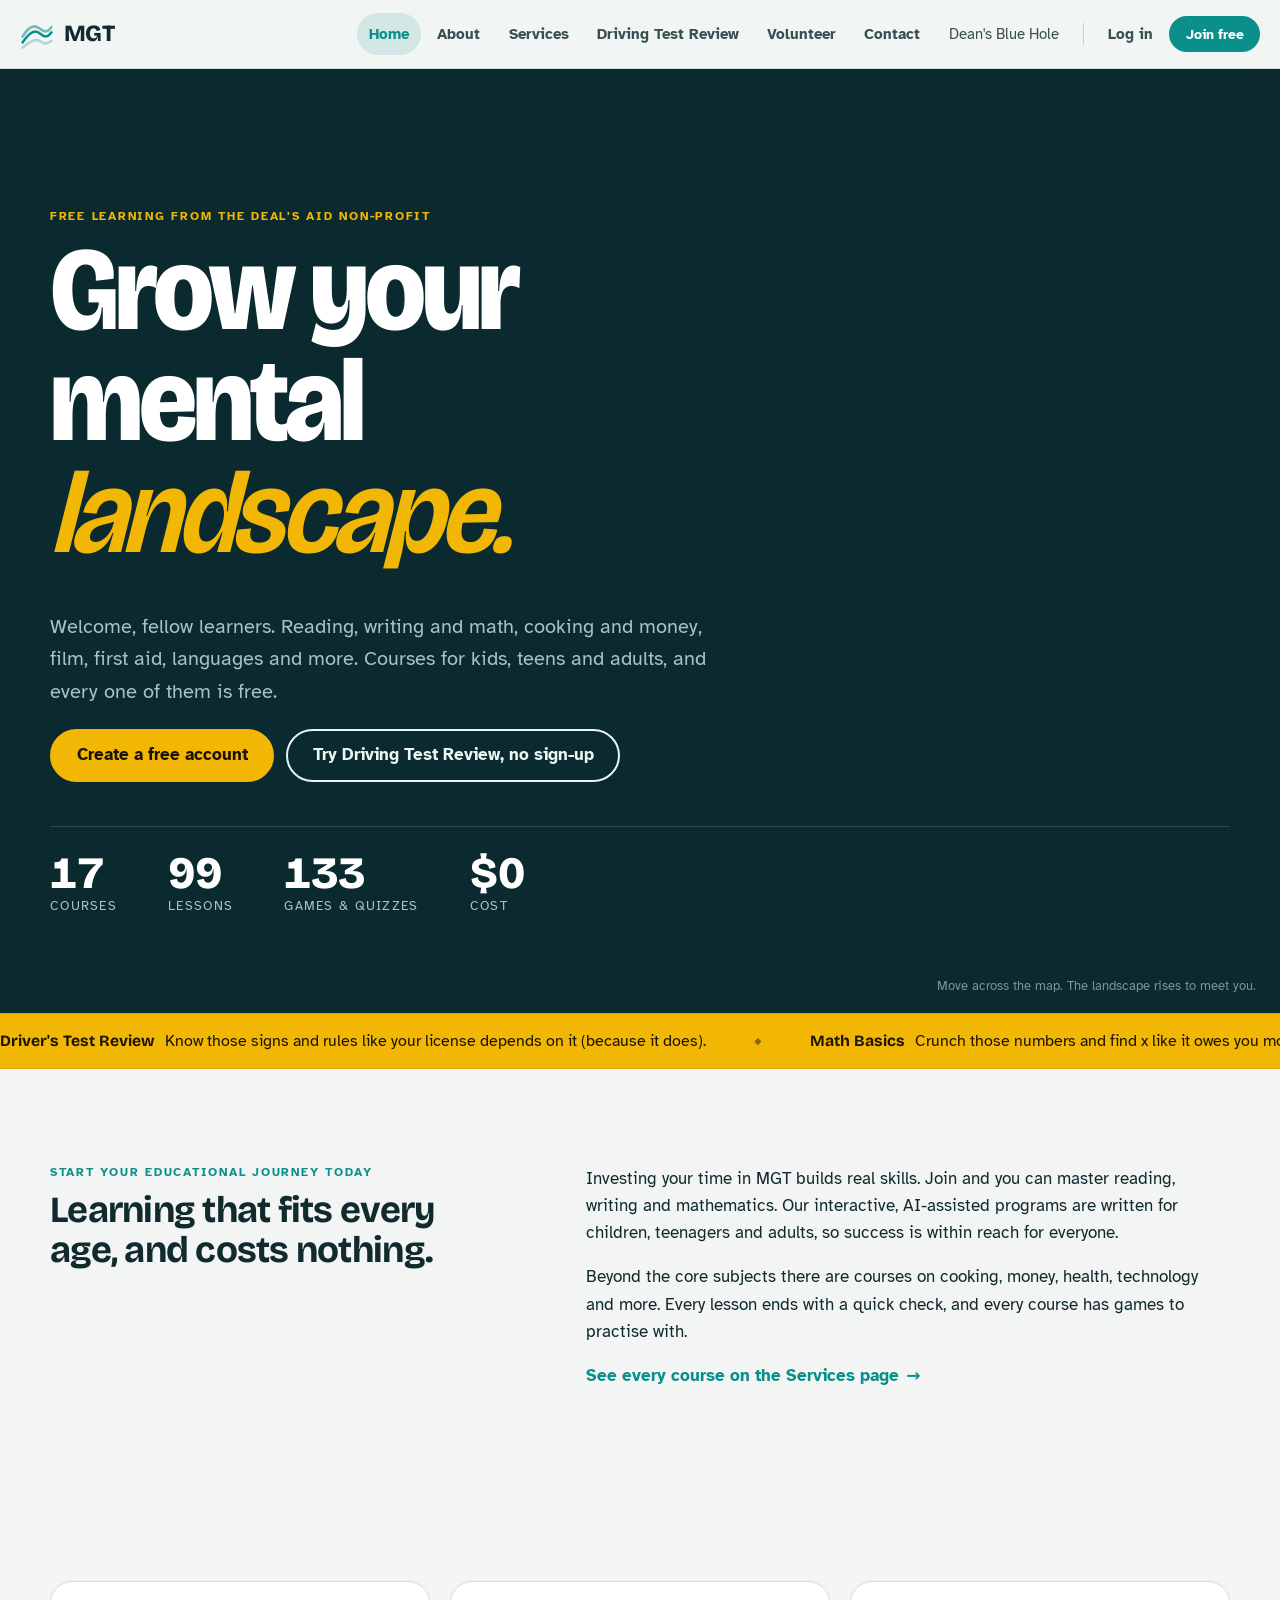
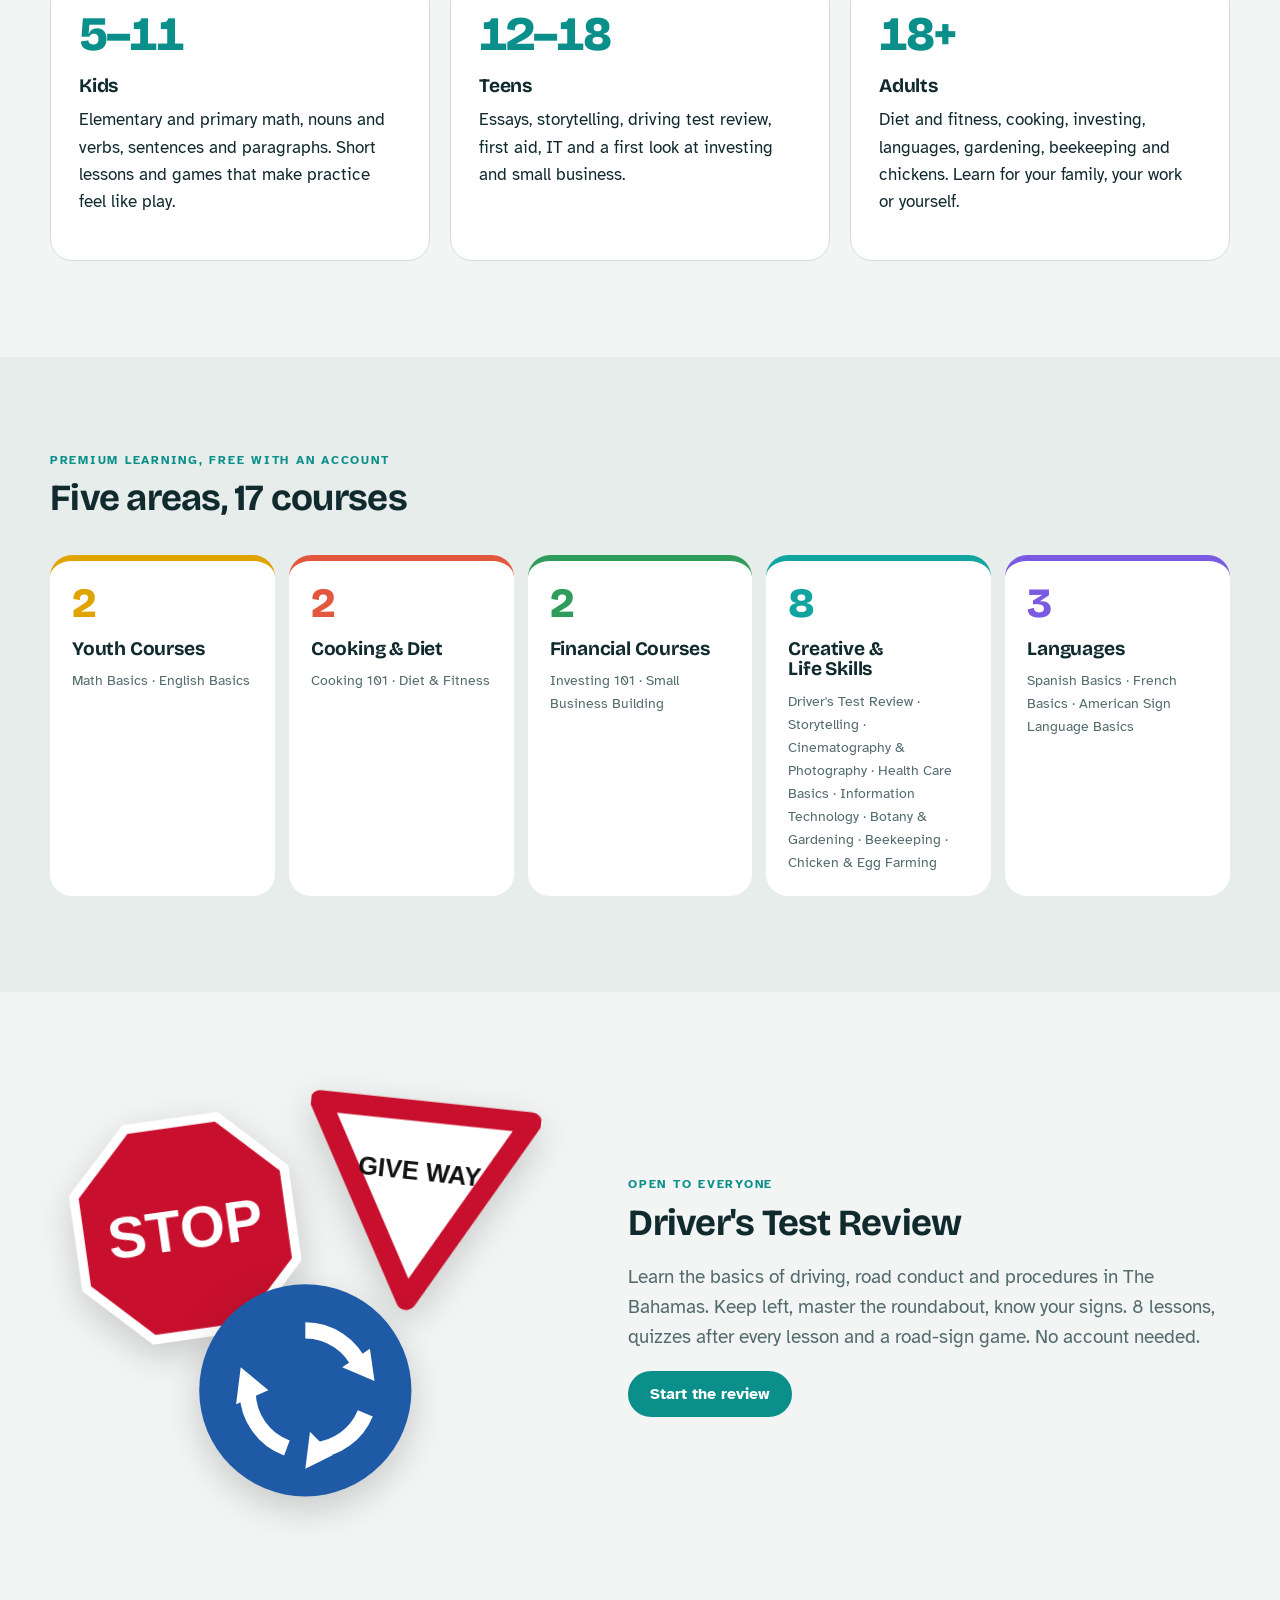
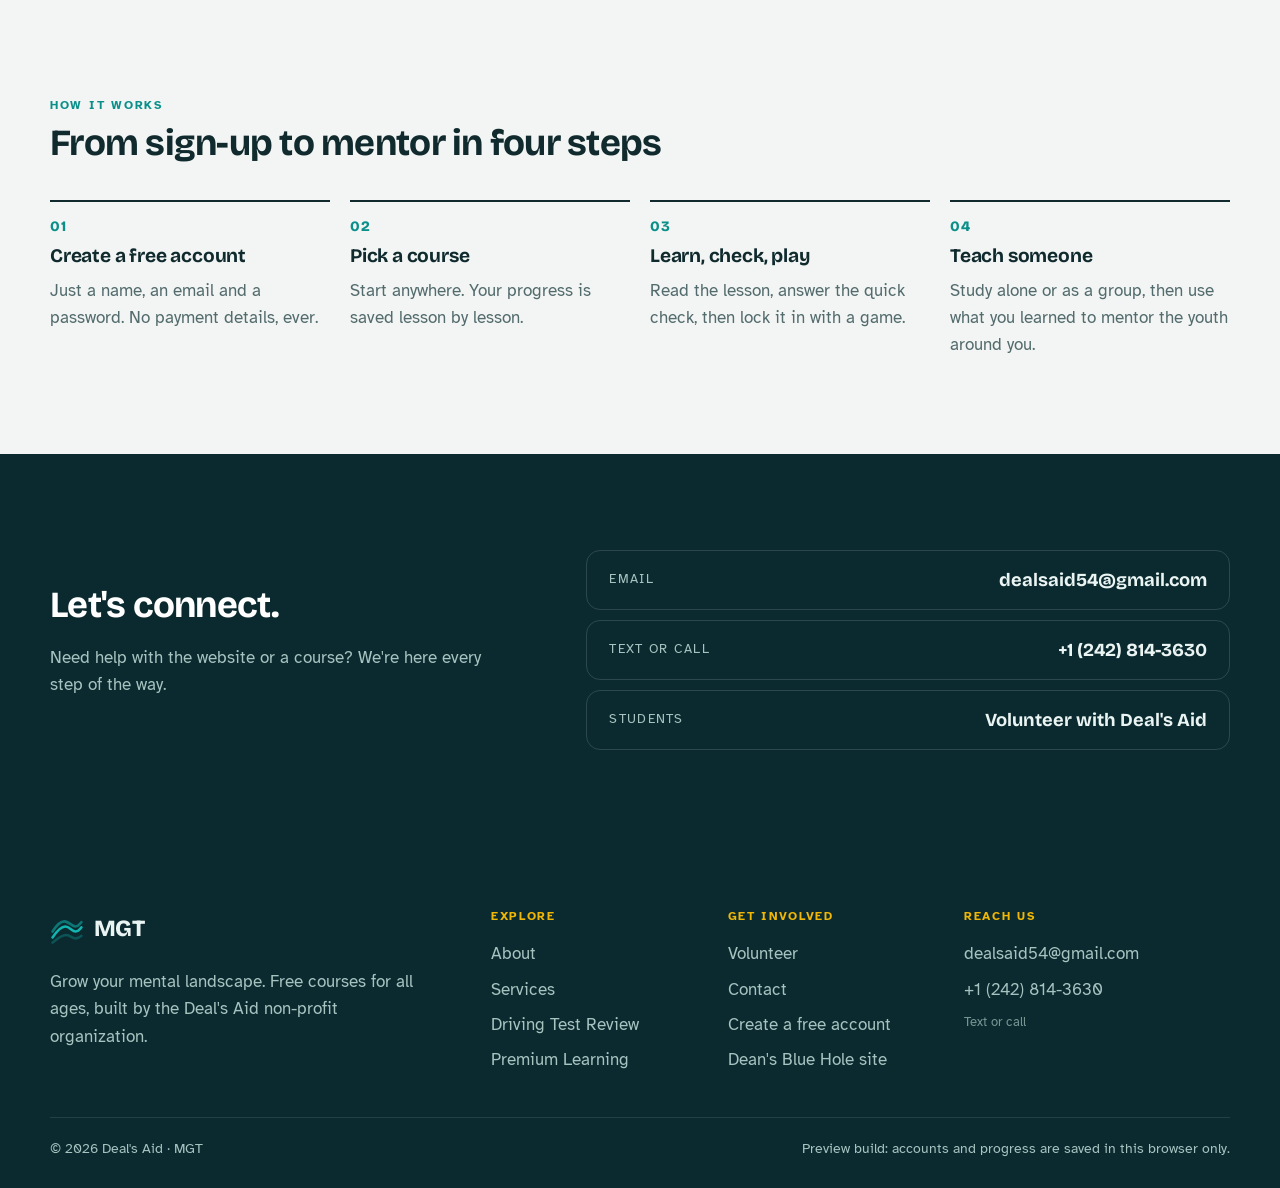
==== learn/index.html @ 65dcae87 "Add MGT Learning courses at /learn with a Learn Free tab Co-Authored-By: Claude Opus 5.5 <noreply@an" ====
<!DOCTYPE html>
<html lang="en">
<head>
<meta charset="utf-8">
<meta name="viewport" content="width=device-width, initial-scale=1">
<title>MGT Learning</title>
<meta name="description" content="Free courses for all ages from the Deal's Aid non-profit: reading, writing, math, cooking, financial literacy, languages and more.">
<link rel="preconnect" href="https://fonts.googleapis.com">
<link rel="preconnect" href="https://fonts.gstatic.com" crossorigin>
<link rel="stylesheet" href="https://fonts.googleapis.com/css2?family=Atkinson+Hyperlegible:ital,wght@0,400;0,700;1,400&family=Bricolage+Grotesque:opsz,wdth,wght@12..96,75..100,400..800&display=swap">
<link rel="stylesheet" href="css/site.css">
</head>
<body>
<header id="site-header"></header>
<main id="view" tabindex="-1"></main>
<script src="js/courses-1.js"></script>
<script src="js/courses-2.js"></script>
<script src="js/courses-3.js"></script>
<script src="js/app.js"></script>
</body>
</html>
---- learn/css/site.css ----
/* MGT — "mental landscape": topographic contour lines over Bahamian sea and sand.
   Layout idea: deep-sea bands carry living contour maps; light pages read like a well-kept field notebook. */
:root {
  --bg: #F2F5F3;
  --surface: #FFFFFF;
  --soft: #E6EDEA;
  --text: #102A2E;
  --muted: #536B6D;
  --line: #CFDCD8;
  --band: #0A2A2F;
  --band-2: #0F3A40;
  --on-band: #EAF4F2;
  --on-band-muted: #A7C3C0;
  --aqua: #12B5B0;
  --accent: #0A8F8B;
  --gold: #F2B705;
  --ok: #1E8A4F;
  --bad: #C2352B;
  --c-youth: #E0A400;
  --c-wellness: #E2583E;
  --c-money: #2E9D5B;
  --c-creative: #12A5A0;
  --c-lang: #7A5AE0;
  --font-display: "Bricolage Grotesque", "Avenir Next", "Segoe UI", system-ui, sans-serif;
  --font-body: "Atkinson Hyperlegible", "Segoe UI", system-ui, -apple-system, sans-serif;
  --r: 14px;
  --r-lg: 22px;
  --shadow: 0 1px 2px rgba(10, 42, 47, .06), 0 8px 24px -12px rgba(10, 42, 47, .18);
  --ease: cubic-bezier(.2, .8, .2, 1);
  color-scheme: light;
}
@media (prefers-color-scheme: dark) {
  :root:not([data-theme="light"]) {
    --bg: #07191C; --surface: #0D2428; --soft: #112E33; --text: #E4F0EE; --muted: #93AFAD; --line: #1E3F44;
    --band: #041215; --band-2: #0A2529; --accent: #2CCBC5; --ok: #45C07B; --bad: #F06A5E;
    --c-youth: #F2BE2E; --c-wellness: #F27A62; --c-money: #4CC17C; --c-creative: #2CCBC5; --c-lang: #A08BF5;
    --shadow: 0 1px 2px rgba(0,0,0,.3), 0 10px 30px -14px rgba(0,0,0,.6);
    color-scheme: dark;
  }
}
:root[data-theme="dark"] {
  --bg: #07191C; --surface: #0D2428; --soft: #112E33; --text: #E4F0EE; --muted: #93AFAD; --line: #1E3F44;
  --band: #041215; --band-2: #0A2529; --accent: #2CCBC5; --ok: #45C07B; --bad: #F06A5E;
  --c-youth: #F2BE2E; --c-wellness: #F27A62; --c-money: #4CC17C; --c-creative: #2CCBC5; --c-lang: #A08BF5;
  --shadow: 0 1px 2px rgba(0,0,0,.3), 0 10px 30px -14px rgba(0,0,0,.6);
  color-scheme: dark;
}

*, *::before, *::after { box-sizing: border-box; }
html { -webkit-text-size-adjust: 100%; scroll-behavior: smooth; }
body { margin: 0; background: var(--bg); color: var(--text); font: 17px/1.6 var(--font-body); -webkit-font-smoothing: antialiased; }
img, svg, canvas { max-width: 100%; }
a { color: inherit; }
h1, h2, h3 { font-family: var(--font-display); line-height: 1.08; letter-spacing: -0.02em; text-wrap: balance; margin: 0 0 .5em; }
h1 { font-size: clamp(2.2rem, 5vw, 3.6rem); font-weight: 750; font-variation-settings: "opsz" 96; }
h2 { font-size: clamp(1.6rem, 3vw, 2.3rem); font-weight: 700; }
h3 { font-size: 1.2rem; font-weight: 700; letter-spacing: -0.01em; }
p { margin: 0 0 1em; }
:focus-visible { outline: 3px solid var(--gold); outline-offset: 2px; border-radius: 6px; }
.sr { position: absolute; width: 1px; height: 1px; overflow: hidden; clip: rect(0 0 0 0); white-space: nowrap; }
.mono { font-variant-numeric: tabular-nums; font-family: ui-monospace, "SF Mono", Menlo, monospace; font-size: .9em; }
.muted { color: var(--muted); }
.wrap { width: min(1180px, 100% - 40px); margin-inline: auto; }
.sec { padding-block: clamp(48px, 8vw, 96px); }
.sec-tight { padding-block: 36px; }
.row { display: flex; flex-wrap: wrap; gap: 12px; align-items: center; }
.row.center { justify-content: center; }
.eyebrow { font: 700 .78rem/1.2 var(--font-body); letter-spacing: .14em; text-transform: uppercase; color: var(--accent); margin-bottom: .9em; }
.band .eyebrow { color: var(--gold); }
.lead { font-size: 1.18rem; color: var(--muted); max-width: 62ch; }
.on-dark-p { color: var(--on-band-muted); }
.prose { max-width: 66ch; }
.prose p, .prose li { color: var(--text); }
.link-arrow { font-weight: 700; color: var(--accent); text-decoration: none; display: inline-flex; gap: .4em; align-items: center; }
.link-arrow::after { content: "→"; transition: transform .25s var(--ease); }
.link-arrow:hover::after { transform: translateX(4px); }

/* buttons */
.btn { --b: var(--accent); appearance: none; border: 2px solid var(--b); background: var(--b); color: #fff; font: 700 1rem/1 var(--font-body); padding: .8em 1.25em; border-radius: 999px; cursor: pointer; text-decoration: none; display: inline-flex; align-items: center; gap: .5em; transition: transform .2s var(--ease), background .2s, box-shadow .2s; }
.btn:hover { transform: translateY(-2px); box-shadow: 0 8px 20px -10px var(--b); }
.btn:active { transform: translateY(0) scale(.98); }
.btn:disabled { opacity: .65; cursor: default; transform: none; box-shadow: none; }
.btn.ghost { background: transparent; color: var(--b); }
.btn.on-dark { --b: var(--on-band); }
.btn.big { font-size: 1.06rem; padding: .95em 1.45em; }
.btn.sm { font-size: .9rem; padding: .6em 1em; }
.btn.danger { --b: var(--bad); }
.band .btn:not(.ghost) { --b: var(--gold); color: #1a1400; }
[data-theme="dark"] .btn:not(.ghost), :root:not([data-theme="light"]) .btn:not(.ghost) { color: #fff; }
@media (prefers-color-scheme: dark) { :root:not([data-theme="light"]) .btn:not(.ghost) { color: #04201f; } }
:root[data-theme="dark"] .btn:not(.ghost) { color: #04201f; }
.band .btn:not(.ghost) { color: #1a1400 !important; }

/* header */
#site-header { position: sticky; top: 0; z-index: 50; background: color-mix(in srgb, var(--bg) 86%, transparent); backdrop-filter: blur(14px) saturate(1.4); -webkit-backdrop-filter: blur(14px) saturate(1.4); border-bottom: 1px solid var(--line); }
body[data-area="member"] #site-header { background: color-mix(in srgb, var(--band) 92%, transparent); border-color: rgba(255,255,255,.08); color: var(--on-band); }
.bar { width: min(1240px, 100% - 32px); margin-inline: auto; display: flex; align-items: center; gap: 20px; min-height: 68px; }
.logo { display: inline-flex; align-items: center; gap: 10px; text-decoration: none; font-family: var(--font-display); }
.logo-mark { width: 34px; height: 34px; fill: none; stroke: var(--accent); stroke-width: 3; stroke-linecap: round; }
body[data-area="member"] .logo-mark, .foot .logo-mark { stroke: var(--aqua); }
.logo-word { font-weight: 800; font-size: 1.45rem; letter-spacing: -0.03em; }
.logo-tag { font: 700 .66rem/1 var(--font-body); letter-spacing: .14em; text-transform: uppercase; background: var(--gold); color: #1a1400; padding: .35em .6em; border-radius: 999px; }
.nav { display: flex; align-items: center; gap: 4px; margin-left: auto; }
.nav > a:not(.btn), .mega summary { text-decoration: none; padding: .55em .8em; border-radius: 999px; font-weight: 700; font-size: .95rem; color: inherit; opacity: .82; transition: opacity .2s, background .2s; cursor: pointer; }
.nav > a:not(.btn):hover, .mega summary:hover { opacity: 1; background: color-mix(in srgb, currentColor 8%, transparent); }
.nav > a[aria-current="page"] { opacity: 1; background: color-mix(in srgb, var(--accent) 14%, transparent); color: var(--accent); }
body[data-area="member"] .nav > a[aria-current="page"] { color: var(--gold); background: rgba(242,183,5,.12); }
.nav .quiet { font-weight: 400 !important; }
.nav-sep { width: 1px; height: 22px; background: currentColor; opacity: .18; margin: 0 8px; }
body[data-area="member"] .nav .btn.ghost { --b: var(--on-band); }
.nav-toggle { display: none; margin-left: auto; background: none; border: 0; width: 44px; height: 44px; cursor: pointer; color: inherit; position: relative; }
.nav-toggle span:not(.sr) { position: absolute; left: 11px; right: 11px; height: 2px; background: currentColor; border-radius: 2px; transition: transform .3s var(--ease); }
.nav-toggle span:nth-child(1) { top: 17px; } .nav-toggle span:nth-child(2) { top: 25px; }
.nav-toggle[aria-expanded="true"] span:nth-child(1) { transform: translateY(4px) rotate(45deg); }
.nav-toggle[aria-expanded="true"] span:nth-child(2) { transform: translateY(-4px) rotate(-45deg); }
.mega { position: relative; }
.mega summary { list-style: none; } .mega summary::-webkit-details-marker { display: none; }
.mega summary::after { content: ""; display: inline-block; width: 6px; height: 6px; border-right: 2px solid currentColor; border-bottom: 2px solid currentColor; transform: rotate(45deg); margin-left: 8px; vertical-align: 3px; }
.mega-panel { position: absolute; top: calc(100% + 12px); left: 50%; transform: translateX(-50%); width: min(880px, 92vw); background: var(--surface); color: var(--text); border: 1px solid var(--line); border-radius: var(--r-lg); box-shadow: var(--shadow); padding: 24px; display: grid; grid-template-columns: repeat(5, 1fr); gap: 20px; animation: drop .25s var(--ease); }
.mm-h { font: 700 .72rem/1 var(--font-body); letter-spacing: .14em; text-transform: uppercase; color: var(--muted); margin-bottom: 10px; }
.mm-col a { display: block; text-decoration: none; padding: 5px 0; font-weight: 700; font-size: .93rem; }
.mm-col a:hover { color: var(--accent); }
@keyframes drop { from { opacity: 0; transform: translate(-50%, -6px); } }

@media (max-width: 980px) {
  .nav-toggle { display: block; }
  .nav { position: fixed; inset: 68px 0 auto 0; flex-direction: column; align-items: stretch; background: var(--surface); color: var(--text); padding: 12px 20px 24px; border-bottom: 1px solid var(--line); box-shadow: var(--shadow); max-height: calc(100vh - 68px); overflow: auto; transform: translateY(-8px); opacity: 0; pointer-events: none; transition: .25s var(--ease); }
  .nav.open { transform: none; opacity: 1; pointer-events: auto; }
  .nav > a:not(.btn), .mega summary { padding: .85em .6em; border-radius: 10px; }
  .nav-sep { width: auto; height: 1px; margin: 8px 0; }
  .nav .btn { justify-content: center; margin-top: 6px; }
  body[data-area="member"] .nav .btn.ghost { --b: var(--accent); }
  .mega-panel { position: static; transform: none; width: auto; grid-template-columns: 1fr 1fr; box-shadow: none; padding: 12px 6px; border: 0; animation: none; }
}

/* entry animation */
#view.enter > * { animation: viewIn .5s var(--ease) both; }
#view.enter > *:nth-child(2) { animation-delay: .05s; } #view.enter > *:nth-child(3) { animation-delay: .1s; }
@keyframes viewIn { from { opacity: .001; transform: translateY(12px); } }

/* bands */
.band { background: var(--band); color: var(--on-band); position: relative; overflow: hidden; isolation: isolate; }
.band h1, .band h2 { color: #fff; }
.band-soft { background: var(--soft); }

/* hero */
.hero { padding: clamp(64px, 11vw, 140px) 0 clamp(56px, 8vw, 96px); }
#hero-topo { position: absolute; inset: 0; width: 100%; height: 100%; z-index: -1; }
.hero::after { content: ""; position: absolute; inset: 0; z-index: -1; background: radial-gradient(80% 90% at 15% 60%, var(--band) 30%, transparent 75%); pointer-events: none; }
.hero-in { position: relative; }
.hero-h { font-size: clamp(3rem, 9.5vw, 7.4rem); font-weight: 800; letter-spacing: -0.035em; line-height: .94; margin-bottom: .35em; font-variation-settings: "opsz" 96, "wdth" 92; max-width: 11ch; }
.hero-h span { display: inline-block; }
.hero-h .hl { color: var(--gold); font-style: italic; font-weight: 600; }
.hero-p { font-size: clamp(1.1rem, 1.6vw, 1.3rem); max-width: 52ch; color: var(--on-band-muted); }
.hero-hint { position: absolute; right: 24px; bottom: 16px; margin: 0; font-size: .8rem; color: var(--on-band-muted); opacity: .7; }
.hero-stats { display: flex; flex-wrap: wrap; gap: clamp(20px, 4vw, 52px); margin: 44px 0 0; padding-top: 24px; border-top: 1px solid rgba(255,255,255,.14); }
.hero-stats div { display: flex; flex-direction: column-reverse; }
.hero-stats dt { font-size: .8rem; letter-spacing: .1em; text-transform: uppercase; color: var(--on-band-muted); }
.hero-stats dd { margin: 0; font: 800 clamp(2rem, 4vw, 2.8rem)/1 var(--font-display); color: #fff; font-variant-numeric: tabular-nums; }
.hero-stats small { font-size: .45em; color: var(--on-band-muted); font-weight: 600; }
.rise { animation: rise .9s var(--ease) both; animation-delay: calc(var(--d) * 90ms + 80ms); }
@keyframes rise { from { opacity: .001; transform: translateY(26px); filter: blur(4px); } }

/* ticker */
.ticker { overflow: hidden; background: var(--gold); color: #1a1400; border-block: 1px solid rgba(0,0,0,.08); }
.ticker-track { display: flex; gap: 48px; width: max-content; padding: 14px 0; animation: tick 70s linear infinite; }
.ticker:hover .ticker-track { animation-play-state: paused; }
.ticker span { white-space: nowrap; font-size: .98rem; }
.ticker b { font-family: var(--font-display); margin-right: .4em; }
.ticker span::after { content: "◆"; margin-left: 48px; font-size: .6em; vertical-align: 2px; opacity: .5; }
@keyframes tick { to { transform: translateX(-50%); } }

/* split + sections */
.split { display: grid; grid-template-columns: minmax(0, 5fr) minmax(0, 7fr); gap: clamp(28px, 6vw, 90px); align-items: start; }
.sec-head { max-width: 760px; margin-bottom: 36px; }
@media (max-width: 820px) { .split { grid-template-columns: 1fr; } }

.aud { display: grid; grid-template-columns: repeat(3, 1fr); gap: 20px; }
.aud-card { background: var(--surface); border: 1px solid var(--line); border-radius: var(--r-lg); padding: 28px; transition: transform .3s var(--ease), box-shadow .3s; }
.aud-card:hover { transform: translateY(-4px); box-shadow: var(--shadow); }
.aud-n { display: block; font: 800 3rem/1 var(--font-display); color: var(--accent); letter-spacing: -0.04em; margin-bottom: 18px; font-variant-numeric: tabular-nums; }
@media (max-width: 820px) { .aud { grid-template-columns: 1fr; } }

.cat-grid { display: grid; grid-template-columns: repeat(5, 1fr); gap: 14px; }
.cat-tile { text-decoration: none; background: var(--surface); border-radius: var(--r-lg); padding: 22px; border-top: 6px solid var(--cc); display: flex; flex-direction: column; transition: transform .3s var(--ease), box-shadow .3s; }
.cat-tile:hover { transform: translateY(-5px) rotate(-.4deg); box-shadow: var(--shadow); }
.cat-count { font: 800 2.6rem/1 var(--font-display); color: var(--cc); margin-bottom: 14px; }
.cat-tile p { font-size: .9rem; color: var(--muted); margin: 0; }
@media (max-width: 1000px) { .cat-grid { grid-template-columns: repeat(2, 1fr); } }
@media (max-width: 480px) { .cat-grid { grid-template-columns: 1fr; } }

.drive-feature { display: grid; grid-template-columns: 1fr 1.2fr; gap: clamp(28px, 6vw, 80px); align-items: center; }
.drive-art { position: relative; aspect-ratio: 1.2; }
.drive-art .sign { position: absolute; width: 46%; filter: drop-shadow(0 12px 18px rgba(0,0,0,.18)); transition: transform .5s var(--ease); }
.drive-art .sign:nth-child(1) { left: 4%; top: 6%; transform: rotate(-8deg); animation: bob 6s ease-in-out infinite; }
.drive-art .sign:nth-child(2) { right: 4%; top: 0; transform: rotate(6deg); animation: bob 7s ease-in-out -2s infinite; }
.drive-art .sign:nth-child(3) { left: 28%; bottom: 0; animation: bob 6.5s ease-in-out -4s infinite; }
.drive-feature:hover .sign:nth-child(3) { transform: rotate(120deg); }
@keyframes bob { 50% { translate: 0 -10px; } }
@media (max-width: 820px) { .drive-feature { grid-template-columns: 1fr; } .drive-art { max-width: 380px; } }

.steps { list-style: none; padding: 0; margin: 0; display: grid; grid-template-columns: repeat(4, 1fr); gap: 20px; counter-reset: s; }
.steps li { counter-increment: s; border-top: 2px solid var(--text); padding-top: 18px; }
.steps li::before { content: "0" counter(s); font: 800 .9rem/1 var(--font-display); color: var(--accent); display: block; margin-bottom: 12px; letter-spacing: .05em; }
.steps p { color: var(--muted); margin: 0; }
.steps.compact { grid-template-columns: 1fr 1fr; }
@media (max-width: 900px) { .steps { grid-template-columns: 1fr 1fr; } }
@media (max-width: 520px) { .steps, .steps.compact { grid-template-columns: 1fr; } }

.cta-band { align-items: center; }
.contact-mini { display: grid; gap: 10px; }
.contact-mini a { display: flex; justify-content: space-between; gap: 16px; flex-wrap: wrap; text-decoration: none; padding: 18px 22px; border: 1px solid rgba(255,255,255,.14); border-radius: var(--r); font: 700 1.15rem/1.2 var(--font-display); transition: background .25s, border-color .25s, transform .25s var(--ease); overflow-wrap: anywhere; }
.contact-mini a span { font: 400 .8rem/1.6 var(--font-body); letter-spacing: .1em; text-transform: uppercase; color: var(--on-band-muted); }
.contact-mini a:hover { background: rgba(255,255,255,.06); border-color: var(--gold); transform: translateX(4px); }

/* footer */
.foot { background: var(--band); color: var(--on-band); padding-top: 64px; }
.foot-grid { display: grid; grid-template-columns: 2fr 1fr 1fr 1.3fr; gap: 32px; padding-bottom: 40px; }
.foot-grid a:not(.logo) { display: block; text-decoration: none; color: var(--on-band-muted); padding: 4px 0; overflow-wrap: anywhere; }
.foot-grid a:not(.logo):hover { color: #fff; }
.foot-h { font: 700 .75rem/1 var(--font-body); letter-spacing: .14em; text-transform: uppercase; color: var(--gold); margin-bottom: 14px; }
.foot-note { color: var(--on-band-muted); max-width: 34ch; margin-top: 14px; }
.foot-small { font-size: .8rem; color: var(--on-band-muted); opacity: .7; }
.foot-base { display: flex; flex-wrap: wrap; justify-content: space-between; gap: 12px; border-top: 1px solid rgba(255,255,255,.1); padding: 20px 0 28px; font-size: .85rem; color: var(--on-band-muted); }
@media (max-width: 820px) { .foot-grid { grid-template-columns: 1fr 1fr; } }
@media (max-width: 480px) { .foot-grid { grid-template-columns: 1fr; } }

/* page heads */
.page-head { padding: clamp(56px, 9vw, 112px) 0 clamp(44px, 7vw, 80px); }
.page-head h1 { max-width: 18ch; }
canvas.topo-head { position: absolute; inset: 0; width: 100%; height: 100%; z-index: -1; opacity: .5; --cc: var(--aqua); }
.page-head::after, .course-head::after, .m-hero::after, .auth-art::after { content: ""; position: absolute; inset: 0; z-index: -1; background: linear-gradient(90deg, var(--band) 25%, transparent 90%); }

.values { display: grid; grid-template-columns: repeat(3, 1fr); gap: 24px; }
.values article { background: var(--surface); border-radius: var(--r-lg); padding: 30px; }
.v-n { font: 800 .9rem/1 var(--font-display); color: var(--accent); display: block; margin-bottom: 24px; }
.values p { color: var(--muted); margin: 0; }
@media (max-width: 820px) { .values { grid-template-columns: 1fr; } }
.big-stats { display: grid; grid-template-columns: repeat(4, 1fr); gap: 20px; margin: 0; }
.big-stats div { display: flex; flex-direction: column-reverse; border-left: 3px solid var(--accent); padding-left: 18px; }
.big-stats dt { color: var(--muted); }
.big-stats dd { margin: 0; font: 800 clamp(2.2rem, 5vw, 3.6rem)/1 var(--font-display); letter-spacing: -0.03em; font-variant-numeric: tabular-nums; }
@media (max-width: 700px) { .big-stats { grid-template-columns: 1fr 1fr; } }

/* cards / forms */
.card { background: var(--surface); border: 1px solid var(--line); border-radius: var(--r-lg); padding: clamp(20px, 3vw, 32px); }
.card.soft { background: var(--soft); border-color: transparent; }
.card.caution { border-left: 4px solid var(--c-wellness); }
.card > :last-child { margin-bottom: 0; }
.ticks { list-style: none; padding: 0; margin: 0 0 1.4em; display: grid; gap: 10px; }
.ticks li { position: relative; padding-left: 30px; }
.ticks li::before { content: ""; position: absolute; left: 0; top: .3em; width: 18px; height: 18px; border-radius: 50%; background: var(--accent) url("data:image/svg+xml,%3Csvg xmlns='http://www.w3.org/2000/svg' viewBox='0 0 20 20'%3E%3Cpath d='M5 10.5l3 3 7-7' fill='none' stroke='white' stroke-width='2.5' stroke-linecap='round' stroke-linejoin='round'/%3E%3C/svg%3E") center/14px no-repeat; }
.band .ticks li::before, .auth-art .ticks li::before { background-color: var(--gold); }
.form { display: grid; gap: 18px; }
.field { display: grid; gap: 6px; border: 0; padding: 0; margin: 0; }
.field label, .field legend { font-weight: 700; font-size: .95rem; }
.field small { color: var(--muted); }
input, textarea { font: inherit; color: var(--text); background: var(--bg); border: 1.5px solid var(--line); border-radius: 12px; padding: .75em .9em; width: 100%; transition: border-color .2s, box-shadow .2s; }
input:focus, textarea:focus { outline: none; border-color: var(--accent); box-shadow: 0 0 0 4px color-mix(in srgb, var(--accent) 20%, transparent); }
input[type="checkbox"] { width: auto; accent-color: var(--accent); }
input[type="range"] { padding: 0; accent-color: var(--accent); border: 0; background: none; }
.checks { display: flex; flex-wrap: wrap; gap: 8px 20px; }
.checks label { font-weight: 400; display: flex; gap: 8px; align-items: center; }
.form-err { color: var(--bad); font-weight: 700; margin: 0; }
.ready { background: var(--soft); border-radius: var(--r); padding: 16px 18px; animation: viewIn .4s var(--ease); }
.notice { background: color-mix(in srgb, var(--gold) 22%, var(--surface)); border: 1px solid color-mix(in srgb, var(--gold) 60%, transparent); padding: 12px 16px; border-radius: 12px; margin: 20px 0 0; }

.contact h1 { font-size: clamp(2.6rem, 7vw, 5rem); }
.contact-cards { display: grid; gap: 12px; margin-top: 28px; }
.contact-card { text-decoration: none; display: grid; gap: 4px; transition: transform .25s var(--ease), border-color .25s; }
.contact-card strong { font: 700 1.3rem/1.2 var(--font-display); overflow-wrap: anywhere; }
.contact-card .eyebrow { margin: 0; }
.contact-card:hover { transform: translateY(-3px); border-color: var(--accent); }
.roles { display: grid; gap: 16px; }

/* services */
.plan-sec { display: grid; grid-template-columns: 1.4fr 1fr; gap: 24px; }
.plan { border: 2px solid var(--accent); position: relative; overflow: hidden; }
.plan::before { content: ""; position: absolute; right: -60px; top: -60px; width: 200px; height: 200px; border-radius: 50%; background: radial-gradient(circle, color-mix(in srgb, var(--gold) 45%, transparent), transparent 70%); }
.price { display: inline-block; background: var(--gold); color: #1a1400; font-size: .55em; padding: .2em .6em; border-radius: 999px; vertical-align: middle; margin-left: .3em; transform: rotate(-4deg); }
.plan-side { display: grid; gap: 16px; }
@media (max-width: 820px) { .plan-sec { grid-template-columns: 1fr; } }
.cat-block { display: grid; grid-template-columns: 1fr 2fr; gap: 28px; padding: 32px 0; border-top: 1px solid var(--line); }
.cat-block-h h3 { font-size: 1.5rem; color: var(--cc); }
.cat-block-h p { color: var(--muted); font-size: .95rem; }
.catalog { list-style: none; margin: 0; padding: 0; display: grid; gap: 8px; }
.catalog a { display: grid; grid-template-columns: 220px 1fr auto; gap: 16px; align-items: baseline; text-decoration: none; padding: 14px 16px; border-radius: 12px; background: var(--surface); border: 1px solid var(--line); transition: border-color .2s, transform .25s var(--ease); }
.catalog a:hover { border-color: var(--cc); transform: translateX(4px); }
.catalog b { font-family: var(--font-display); }
.catalog span { color: var(--muted); }
.catalog em { font-style: normal; font-size: .82rem; color: var(--muted); white-space: nowrap; }
@media (max-width: 820px) { .cat-block { grid-template-columns: 1fr; } .catalog a { grid-template-columns: 1fr; gap: 4px; } }
.faq { display: grid; gap: 10px; max-width: 820px; }
.faq details { background: var(--surface); border-radius: var(--r); padding: 4px 20px; border: 1px solid var(--line); }
.faq summary { cursor: pointer; font-weight: 700; padding: 14px 0; list-style: none; display: flex; justify-content: space-between; gap: 12px; }
.faq summary::after { content: "+"; font: 700 1.4rem/1 var(--font-display); color: var(--accent); transition: transform .3s var(--ease); }
.faq details[open] summary::after { transform: rotate(45deg); }
.faq details p { color: var(--muted); animation: viewIn .35s var(--ease); }

/* auth */
.auth { display: grid; grid-template-columns: 1fr 1fr; min-height: calc(100vh - 68px); }
.auth-art { display: flex; align-items: flex-end; padding: clamp(32px, 6vw, 72px); }
.auth-copy h2 { font-size: clamp(2rem, 4vw, 3.2rem); max-width: 12ch; }
.auth-form { display: grid; place-items: center; padding: clamp(32px, 6vw, 72px) 20px; }
.auth-form .form { width: min(420px, 100%); }
.auth-form h1 { font-size: 2.1rem; }
.switch { margin: 0; color: var(--muted); }
.switch a { color: var(--accent); font-weight: 700; }
.demo-note { font-size: .82rem; color: var(--muted); margin: 0; }
@media (max-width: 820px) { .auth { grid-template-columns: 1fr; } .auth-art { min-height: 260px; } }

/* member home */
.m-hero { padding: clamp(44px, 7vw, 80px) 0; }
.m-hero-in { display: grid; grid-template-columns: 1.4fr 1fr; gap: 32px; align-items: end; }
.m-hero h1 { font-size: clamp(2.2rem, 5vw, 3.8rem); max-width: 16ch; }
.m-hero .hero-stats { margin-top: 24px; }
.continue { position: relative; display: grid; gap: 4px; text-decoration: none; background: var(--surface); color: var(--text); border-radius: var(--r-lg); padding: 24px 90px 24px 24px; border-left: 6px solid var(--cc); transition: transform .3s var(--ease), box-shadow .3s; box-shadow: 0 20px 40px -24px rgba(0,0,0,.6); }
.continue:hover { transform: translateY(-4px) rotate(-.5deg); }
.continue .eyebrow { margin: 0 0 4px; color: var(--accent); }
.continue strong { font: 750 1.45rem/1.15 var(--font-display); }
.continue > span:not(.eyebrow) { color: var(--muted); font-size: .92rem; }
.continue .ring { position: absolute; right: 22px; top: 50%; transform: translateY(-50%); }
@media (max-width: 820px) { .m-hero-in { grid-template-columns: 1fr; } }
.filters { display: flex; flex-wrap: wrap; gap: 8px; padding-top: 28px; }
.fchip { --cc: var(--text); appearance: none; border: 1.5px solid var(--line); background: var(--surface); color: var(--text); border-radius: 999px; padding: .5em 1em; font: 700 .9rem var(--font-body); cursor: pointer; transition: all .2s; }
.fchip:hover { border-color: var(--cc); }
.fchip[aria-pressed="true"] { background: var(--cc); border-color: var(--cc); color: var(--bg); }
.m-cat-h { display: grid; grid-template-columns: auto 1fr auto; gap: 8px 28px; align-items: baseline; margin-bottom: 20px; }
.m-cat-h h2 { margin: 0; font-size: 1.7rem; position: relative; padding-left: 18px; }
.m-cat-h h2::before { content: ""; position: absolute; left: 0; top: .2em; bottom: .2em; width: 6px; border-radius: 3px; background: var(--cc); }
.m-cat-h p { margin: 0; color: var(--muted); font-size: .95rem; max-width: 70ch; }
@media (max-width: 820px) { .m-cat-h { grid-template-columns: 1fr; } }

.cgrid { display: grid; grid-template-columns: repeat(auto-fill, minmax(250px, 1fr)); gap: 16px; }
.ccard { position: relative; display: flex; flex-direction: column; text-decoration: none; background: var(--surface); border: 1px solid var(--line); border-radius: var(--r-lg); overflow: hidden; transition: transform .35s var(--ease), box-shadow .35s, border-color .35s; }
.ccard .topo { display: block; width: 100%; height: 110px; background: color-mix(in srgb, var(--cc) 10%, var(--surface)); transition: transform .8s var(--ease); }
.ccard:hover { transform: translateY(-6px); box-shadow: var(--shadow); border-color: color-mix(in srgb, var(--cc) 60%, var(--line)); }
.ccard:hover .topo { transform: scale(1.08) translateY(-4px); }
.ccard-body { padding: 18px 20px 18px; display: flex; flex-direction: column; flex: 1; position: relative; background: var(--surface); }
.ccard h3 { font-size: 1.3rem; margin: 8px 0 6px; }
.ccard p { color: var(--muted); font-size: .92rem; margin-bottom: 14px; }
.ccard-meta { margin-top: auto; display: flex; justify-content: space-between; align-items: center; gap: 8px; font-size: .82rem; color: var(--muted); }
.chip { display: inline-block; align-self: flex-start; font: 700 .7rem/1 var(--font-body); letter-spacing: .1em; text-transform: uppercase; padding: .45em .7em; border-radius: 999px; background: color-mix(in srgb, var(--cc, var(--accent)) 16%, transparent); color: var(--cc, var(--accent)); }
.band .chip { background: color-mix(in srgb, var(--cc) 28%, transparent); color: #fff; }

.ring { flex: none; }
.ring circle { fill: none; stroke-width: 4; }
.ring-bg { stroke: color-mix(in srgb, var(--cc, var(--accent)) 18%, transparent); }
.ring-fg { stroke: var(--cc, var(--accent)); stroke-linecap: round; transform: rotate(-90deg); transform-origin: center; animation: ringIn 1.2s var(--ease) both; }
.ring text { font: 800 11px var(--font-display); fill: currentColor; text-anchor: middle; font-variant-numeric: tabular-nums; }
.course-stats .ring text { font-size: 26px; fill: #fff; }
.continue .ring text { font-size: 14px; }
@keyframes ringIn { from { stroke-dashoffset: var(--c); } }

.lang-grid { display: grid; grid-template-columns: repeat(3, 1fr); gap: 20px; }
.lang-card { text-decoration: none; background: var(--surface); border: 1px solid var(--line); border-radius: var(--r-lg); padding: 28px; display: flex; flex-direction: column; transition: transform .35s var(--ease), box-shadow .35s; }
.lang-card:hover { transform: translateY(-6px) rotate(-.6deg); box-shadow: var(--shadow); }
.lang-hello { font: 800 clamp(2.4rem, 5vw, 3.4rem)/1 var(--font-display); color: var(--c-lang); letter-spacing: -0.04em; margin-bottom: 20px; }
.lang-card p { color: var(--muted); }
.asl-wave { font-size: .5em; color: var(--on-band-muted); font-weight: 400; }
@media (max-width: 820px) { .lang-grid { grid-template-columns: 1fr; } }

/* account */
.acct-head { display: flex; gap: 20px; align-items: center; margin: 24px 0 28px; }
.acct-head h1 { margin: 0; font-size: 2.4rem; }
.avatar { width: 72px; height: 72px; border-radius: 50%; background: var(--gold); color: #1a1400; display: grid; place-items: center; font: 800 2rem var(--font-display); flex: none; }
.prog-list { list-style: none; padding: 0; margin: 0; display: grid; gap: 12px; }
.prog-list li { display: grid; grid-template-columns: 240px 1fr 60px; gap: 16px; align-items: center; }
.prog-list a { font-weight: 700; text-decoration: none; }
.prog-list a:hover { color: var(--accent); }
.bar-track { height: 8px; background: color-mix(in srgb, var(--cc, var(--accent)) 16%, transparent); border-radius: 99px; overflow: hidden; }
.bar-track span { display: block; height: 100%; background: var(--cc, var(--accent)); border-radius: 99px; transition: width .8s var(--ease); }
.danger-zone { margin-top: 20px; }
.confirm { margin-top: 16px; padding: 16px; border-radius: 12px; background: color-mix(in srgb, var(--bad) 10%, var(--surface)); }
@media (max-width: 640px) { .prog-list li { grid-template-columns: 1fr 50px; } .prog-list .bar-track { grid-column: 1 / -1; grid-row: 2; } }

/* crumbs */
.crumbs { display: flex; flex-wrap: wrap; gap: 8px; font-size: .88rem; margin-bottom: 18px; color: var(--muted); }
.band .crumbs { color: var(--on-band-muted); }
.crumbs a { text-decoration: none; font-weight: 700; color: inherit; }
.crumbs a:hover { color: var(--accent); }
.band .crumbs a:hover { color: var(--gold); }
.crumbs .sep { opacity: .5; }

/* course page */
.course-head { padding: clamp(40px, 6vw, 72px) 0; }
.course-head canvas.topo-head { --cc: var(--cc); opacity: .7; }
.course-head::after { background: linear-gradient(90deg, var(--band) 35%, color-mix(in srgb, var(--band) 30%, transparent) 100%); }
.course-head-in { display: grid; grid-template-columns: 1fr auto; gap: 40px; align-items: end; }
.course-head h1 { font-size: clamp(2.4rem, 6vw, 4.6rem); margin-top: 14px; margin-bottom: .2em; }
.course-tag { font: 600 italic clamp(1.1rem, 2vw, 1.35rem)/1.3 var(--font-display); color: var(--cc); margin-bottom: 14px; filter: brightness(1.25); }
.course-stats { display: grid; justify-items: center; gap: 18px; }
.course-stats .ring circle { stroke-width: 7; }
.course-stats .ring-bg { stroke: rgba(255,255,255,.12); }
.course-stats dl { display: flex; gap: 22px; margin: 0; }
.course-stats dl div { display: flex; flex-direction: column-reverse; text-align: center; }
.course-stats dt { font-size: .72rem; letter-spacing: .1em; text-transform: uppercase; color: var(--on-band-muted); }
.course-stats dd { margin: 0; font: 700 1.05rem var(--font-display); color: #fff; }
@media (max-width: 820px) { .course-head-in { grid-template-columns: 1fr; } .course-stats { justify-items: start; grid-template-columns: auto 1fr; align-items: center; } }
.finished { margin-top: 24px; padding: 18px 22px; border-radius: var(--r); background: color-mix(in srgb, var(--cc) 16%, var(--surface)); border: 1.5px solid var(--cc); animation: viewIn .6s var(--ease); }
.course-body { display: grid; grid-template-columns: minmax(0, 1fr) 340px; gap: 40px; align-items: start; }
@media (max-width: 960px) { .course-body { grid-template-columns: 1fr; } }
.units { display: grid; gap: 28px; }
.unit h3 { display: flex; align-items: baseline; gap: 14px; font-size: 1.4rem; margin-bottom: 14px; }
.unit-n { font: 700 .74rem/1 var(--font-body); letter-spacing: .12em; text-transform: uppercase; color: var(--cc, var(--accent)); white-space: nowrap; }
.course-body { --cc: inherit; }
.lessons { list-style: none; margin: 0; padding: 0; display: grid; gap: 8px; }
.lessons a { display: grid; grid-template-columns: 40px 1fr auto; gap: 16px; align-items: center; text-decoration: none; background: var(--surface); border: 1px solid var(--line); border-radius: var(--r); padding: 14px 18px; transition: border-color .2s, transform .25s var(--ease), box-shadow .25s; }
.lessons a:hover { border-color: var(--accent); transform: translateX(4px); box-shadow: var(--shadow); }
.ln { width: 36px; height: 36px; border-radius: 50%; display: grid; place-items: center; font: 800 .95rem var(--font-display); border: 2px solid var(--line); color: var(--muted); }
.is-done .ln { background: var(--ok); border-color: var(--ok); }
.ln svg { width: 20px; height: 20px; fill: none; stroke: #fff; stroke-width: 2.6; stroke-linecap: round; stroke-linejoin: round; }
.lt { display: grid; gap: 2px; }
.lt span { color: var(--muted); font-size: .9rem; display: -webkit-box; -webkit-line-clamp: 2; -webkit-box-orient: vertical; overflow: hidden; }
.lq { font-size: .78rem; color: var(--muted); white-space: nowrap; }
@media (max-width: 560px) { .lessons a { grid-template-columns: 36px 1fr; } .lq { display: none; } }
.course-side { display: grid; gap: 16px; position: sticky; top: 90px; }
.side-h { font-size: 1.3rem; margin: 0; }
.games { display: grid; gap: 10px; }
.game-card { display: grid; gap: 4px; text-decoration: none; padding: 18px 20px; border-radius: var(--r); background: var(--band); color: var(--on-band); position: relative; overflow: hidden; transition: transform .3s var(--ease); }
.game-card::after { content: "Play →"; position: absolute; right: 18px; top: 18px; font-weight: 700; font-size: .85rem; color: var(--gold); transition: transform .3s var(--ease); }
.game-card:hover { transform: translateY(-3px); }
.game-card:hover::after { transform: translateX(4px); }
.game-card b { font: 700 1.15rem/1.2 var(--font-display); color: #fff; padding-right: 60px; }
.game-card > span:not(.g-type) { font-size: .88rem; color: var(--on-band-muted); }
.g-type { font: 700 .7rem/1 var(--font-body); letter-spacing: .14em; text-transform: uppercase; color: var(--aqua); }
.g-best { font-size: .78rem !important; color: var(--gold) !important; }

/* lesson page */
.lesson-top { border-bottom: 1px solid var(--line); background: var(--surface); padding: 18px 0 14px; }
.lesson-top .crumbs { margin-bottom: 10px; }
.lesson-progress { display: flex; align-items: center; gap: 14px; font-size: .85rem; color: var(--muted); }
.lesson-progress .bar-track { flex: 1; max-width: 420px; }
.lesson-wrap { display: grid; grid-template-columns: 270px minmax(0, 1fr); gap: clamp(28px, 5vw, 64px); padding-block: 40px 80px; }
.lesson-nav { position: sticky; top: 90px; align-self: start; max-height: calc(100vh - 110px); overflow: auto; font-size: .9rem; padding-right: 6px; }
.lesson-nav .back { font: 700 1.05rem var(--font-display); text-decoration: none; display: block; margin-bottom: 14px; }
.lesson-nav .back::before { content: "← "; color: var(--cc); }
.ln-unit { font: 700 .7rem/1.3 var(--font-body); letter-spacing: .1em; text-transform: uppercase; color: var(--muted); margin: 18px 0 6px; }
.lesson-nav ol { list-style: none; margin: 0; padding: 0; }
.lesson-nav li a { display: flex; gap: 10px; align-items: baseline; text-decoration: none; padding: 6px 8px; border-radius: 8px; color: var(--muted); transition: background .2s, color .2s; }
.lesson-nav li a:hover { background: var(--soft); color: var(--text); }
.lesson-nav li a.cur { background: color-mix(in srgb, var(--cc) 14%, transparent); color: var(--text); font-weight: 700; }
.dot { flex: none; width: 9px; height: 9px; border-radius: 50%; border: 2px solid currentColor; transform: translateY(-1px); }
.lesson-nav a.done .dot { background: var(--ok); border-color: var(--ok); }
.dot.g { border-radius: 2px; transform: rotate(45deg); border-color: var(--cc); }
@media (max-width: 900px) { .lesson-wrap { grid-template-columns: 1fr; } .lesson-nav { position: static; max-height: none; order: 2; border-top: 1px solid var(--line); padding-top: 20px; } }
.lesson { max-width: 760px; }
.lesson h1 { font-size: clamp(2.1rem, 4.5vw, 3.2rem); }
.lesson-body { font-size: 1.06rem; }
.lesson-body h3 { font-size: 1.35rem; margin-top: 1.6em; }
.lesson-body ul, .lesson-body ol { padding-left: 1.3em; display: grid; gap: .35em; margin: 0 0 1.2em; }
.lesson-body strong { color: var(--text); }
.lesson-body table { border-collapse: collapse; width: 100%; margin: 0 0 1.4em; font-size: .95rem; }
.tbl { overflow-x: auto; }
.lesson-body th, .lesson-body td { text-align: left; padding: 10px 12px; border-bottom: 1px solid var(--line); vertical-align: top; }
.lesson-body th { font-family: var(--font-display); background: var(--soft); }
.tip, .warn, .ex { border-radius: var(--r); padding: 16px 20px; margin: 0 0 1.3em; }
.tip { background: color-mix(in srgb, var(--cc, var(--accent)) 12%, var(--surface)); border-left: 4px solid var(--cc, var(--accent)); }
.warn { background: color-mix(in srgb, var(--bad) 9%, var(--surface)); border-left: 4px solid var(--bad); }
.ex { background: var(--soft); font-variant-numeric: tabular-nums; }
.tip > :last-child, .warn > :last-child, .ex > :last-child { margin-bottom: 0; }
.tip b:first-child, .warn b:first-child, .ex b:first-child { display: block; font-family: var(--font-display); margin-bottom: 4px; }
.vocab { display: grid; grid-template-columns: repeat(auto-fill, minmax(200px, 1fr)); gap: 8px; margin: 0 0 1.3em; padding: 0 !important; list-style: none; }
.vocab li { background: var(--surface); border: 1px solid var(--line); border-radius: 10px; padding: 10px 14px; display: grid; }
.vocab li b { font-family: var(--font-display); font-size: 1.1rem; color: var(--cc, var(--accent)); }
.vocab li span { color: var(--muted); font-size: .92rem; }
.lesson-body details { background: var(--surface); border: 1px solid var(--line); border-radius: 10px; padding: 8px 14px; margin-bottom: 8px; }
.lesson-body details summary { cursor: pointer; font-weight: 700; }
.lesson-body .sign-row { display: flex; flex-wrap: wrap; gap: 18px; margin: 0 0 1.3em; }
.lesson-body .sign-row figure { margin: 0; width: 120px; text-align: center; font-size: .85rem; color: var(--muted); }
.lesson-body .sign-row .sign { width: 84px; height: 84px; display: block; margin: 0 auto 6px; }

.check { margin-top: 48px; padding-top: 32px; border-top: 2px dashed var(--line); }
.quiz { display: grid; gap: 18px; }
.qq { border: 1px solid var(--line); background: var(--surface); border-radius: var(--r-lg); padding: 20px 22px; margin: 0; min-width: 0; }
.qq legend { display: contents; }
.qq legend > span:last-child { display: block; font-weight: 700; font-size: 1.08rem; margin-bottom: 14px; }
.qn { float: left; width: 28px; height: 28px; border-radius: 50%; background: var(--cc, var(--accent)); color: #fff; display: grid; place-items: center; font: 800 .85rem var(--font-display); margin: 0 12px 6px 0; }
.qq .sign { width: 96px; height: 96px; display: block; margin: 4px 0 14px; clear: both; }
.opts { display: grid; gap: 8px; clear: both; }
.opt { appearance: none; text-align: left; font: inherit; color: var(--text); background: var(--bg); border: 1.5px solid var(--line); border-radius: 12px; padding: 12px 16px; cursor: pointer; transition: border-color .2s, background .2s, transform .2s var(--ease); }
.opt:hover:not(:disabled) { border-color: var(--cc, var(--accent)); transform: translateX(3px); }
.opt:disabled { cursor: default; opacity: .7; }
.opt.right { opacity: 1; border-color: var(--ok); background: color-mix(in srgb, var(--ok) 14%, var(--surface)); font-weight: 700; animation: pulse .5s var(--ease); }
.opt.wrong { opacity: 1; border-color: var(--bad); background: color-mix(in srgb, var(--bad) 12%, var(--surface)); animation: shake .4s; }
.why { margin: 12px 0 0; font-size: .95rem; color: var(--muted); animation: viewIn .3s var(--ease); }
.why strong { color: var(--bad); }
.why.ok strong { color: var(--ok); }
.quiz-result { display: flex; flex-wrap: wrap; align-items: center; gap: 16px; padding: 18px 22px; border-radius: var(--r-lg); animation: viewIn .4s var(--ease); }
.quiz-result.pass { background: color-mix(in srgb, var(--ok) 14%, var(--surface)); }
.quiz-result.fail { background: color-mix(in srgb, var(--gold) 18%, var(--surface)); }
.quiz-result .score { font: 800 2rem/1 var(--font-display); }
.quiz-result .btn { margin-left: auto; }
.lesson-foot { display: flex; flex-wrap: wrap; gap: 12px; justify-content: space-between; margin-top: 40px; padding-top: 24px; border-top: 1px solid var(--line); }
@keyframes pulse { 40% { transform: scale(1.02); } }
@keyframes shake { 20%, 60% { transform: translateX(-6px); } 40%, 80% { transform: translateX(6px); } }
.pop { animation: popIt .45s var(--ease); }
@keyframes popIt { 40% { transform: scale(1.08); } }

/* games */
.game-page { max-width: 900px; }
.game-head h1 { font-size: clamp(2rem, 4.5vw, 3rem); margin-top: 10px; }
.game { margin: 28px 0 32px; }
.game-nav { margin-top: 12px; }
.g-bar { display: flex; flex-wrap: wrap; gap: 10px 28px; font-size: .95rem; color: var(--muted); margin-bottom: 16px; }
.g-bar b { color: var(--text); font-variant-numeric: tabular-nums; font-family: var(--font-display); font-size: 1.1rem; }
.g-done { margin-top: 20px; display: flex; flex-wrap: wrap; align-items: center; gap: 16px; padding: 20px 24px; border-radius: var(--r-lg); background: var(--band); color: #fff; animation: viewIn .5s var(--ease); }
.g-done strong { font: 700 1.25rem var(--font-display); }
.g-done .btn { margin-left: auto; }
.match-grid { display: grid; grid-template-columns: repeat(auto-fill, minmax(180px, 1fr)); gap: 10px; }
.tile { appearance: none; font: inherit; min-height: 92px; padding: 14px; border-radius: var(--r); border: 2px solid var(--line); background: var(--surface); color: var(--text); cursor: pointer; transition: transform .25s var(--ease), border-color .2s, background .2s, opacity .3s; animation: tileIn .45s var(--ease) both; animation-delay: calc(var(--i) * 30ms); font-size: .95rem; line-height: 1.35; }
.tile.a { font-family: var(--font-display); font-weight: 700; font-size: 1.05rem; }
.tile.b { background: var(--soft); }
.tile:hover { transform: translateY(-3px); border-color: var(--cc, var(--accent)); }
.tile.sel { border-color: var(--cc, var(--accent)); background: color-mix(in srgb, var(--cc, var(--accent)) 16%, var(--surface)); transform: translateY(-3px) scale(1.02); }
.tile.ok { border-color: var(--ok); background: color-mix(in srgb, var(--ok) 14%, var(--surface)); opacity: .55; transform: scale(.97); cursor: default; }
.tile.no { border-color: var(--bad); animation: shake .4s; }
@keyframes tileIn { from { opacity: .001; transform: translateY(14px) scale(.95); } }
.flash { display: grid; justify-items: center; gap: 14px; }
.flash .g-bar { justify-self: stretch; }
.card3d { appearance: none; border: 0; padding: 0; background: none; width: min(520px, 100%); aspect-ratio: 1.6; position: relative; perspective: 1200px; cursor: pointer; font: inherit; color: var(--text); }
.card3d .face { position: absolute; inset: 0; display: grid; place-content: center; gap: 10px; padding: 28px; text-align: center; border-radius: var(--r-lg); backface-visibility: hidden; -webkit-backface-visibility: hidden; transition: transform .6s var(--ease); font: 700 clamp(1.3rem, 3vw, 2rem)/1.25 var(--font-display); box-shadow: var(--shadow); }
.card3d .front { background: var(--surface); border: 2px solid var(--line); }
.card3d .back { background: var(--band); color: #fff; transform: rotateY(180deg); font-family: var(--font-body); font-weight: 400; font-size: clamp(1.05rem, 2.2vw, 1.3rem); }
.card3d.flipped .front { transform: rotateY(-180deg); }
.card3d.flipped .back { transform: rotateY(0); }
.card3d.is-known .front { border-color: var(--ok); }
.face small { font: 700 .7rem/1 var(--font-body); letter-spacing: .14em; text-transform: uppercase; color: var(--cc, var(--accent)); }
.back small { color: var(--gold); }
.flip-hint { margin: 0; font-size: .85rem; }
.sorter .sort-stage { min-height: 170px; display: grid; place-items: center; text-align: center; }
.sort-item { font: 700 clamp(1.3rem, 3vw, 1.9rem)/1.25 var(--font-display); background: var(--surface); border: 2px solid var(--cc, var(--accent)); border-radius: var(--r-lg); padding: 22px 30px; max-width: 560px; box-shadow: var(--shadow); }
.sort-item.in { animation: tileIn .4s var(--ease); }
.sort-item.fly { animation: flyDown .5s var(--ease) forwards; }
.sort-item.shake { animation: shake .45s; border-color: var(--bad); }
@keyframes flyDown { to { transform: translateY(80px) scale(.6); opacity: 0; } }
.sort-msg { min-height: 1.6em; margin: 12px 0 0; font-weight: 700; }
.sort-msg.ok { color: var(--ok); } .sort-msg.no { color: var(--bad); }
.bins { display: grid; grid-template-columns: repeat(var(--n), 1fr); gap: 12px; margin-top: 20px; }
.bin { appearance: none; font: inherit; color: var(--text); background: var(--soft); border: 2px dashed var(--line); border-radius: var(--r-lg); padding: 22px 14px; cursor: pointer; display: grid; gap: 6px; transition: border-color .2s, transform .2s var(--ease), background .2s; }
.bin:hover { border-color: var(--cc, var(--accent)); border-style: solid; transform: translateY(-3px); background: color-mix(in srgb, var(--cc, var(--accent)) 10%, var(--soft)); }
.bin b { font-family: var(--font-display); font-size: 1.1rem; }
.bin span { font: 800 1.6rem var(--font-display); color: var(--cc, var(--accent)); font-variant-numeric: tabular-nums; }
@media (max-width: 560px) { .bins { grid-template-columns: 1fr; } }
.order-list { list-style: none; margin: 0 0 18px; padding: 0; display: grid; gap: 8px; }
.order-list li { display: grid; grid-template-columns: 36px 1fr auto; gap: 14px; align-items: center; background: var(--surface); border: 2px solid var(--line); border-radius: var(--r); padding: 12px 14px; transition: border-color .2s; }
.order-list li.moved { animation: pulse .35s var(--ease); border-color: var(--cc, var(--accent)); }
.order-list li.ok { border-color: var(--ok); }
.order-list li.no { border-color: var(--bad); }
.on { font: 800 1.1rem var(--font-display); color: var(--cc, var(--accent)); text-align: center; }
.oc { display: flex; gap: 6px; }
.oc button { width: 40px; height: 40px; border-radius: 10px; border: 1.5px solid var(--line); background: var(--bg); color: var(--text); font-size: 1.1rem; cursor: pointer; }
.oc button:hover:not(:disabled) { border-color: var(--accent); }
.oc button:disabled { opacity: .3; cursor: default; }
.levels { display: flex; flex-wrap: wrap; gap: 10px; margin-bottom: 24px; }
.levels .btn { --b: var(--cc, var(--accent)); }
.math-q { display: flex; flex-wrap: wrap; gap: 14px; align-items: center; justify-content: center; padding: 36px 20px; background: var(--surface); border: 1px solid var(--line); border-radius: var(--r-lg); }
.eq { font: 800 clamp(2.2rem, 7vw, 4rem)/1 var(--font-display); letter-spacing: -0.03em; font-variant-numeric: tabular-nums; width: 100%; text-align: center; }
.eq.in { animation: tileIn .35s var(--ease); }
.eq.shake { animation: shake .4s; color: var(--bad); }
.math-q input { width: 160px; font: 700 1.6rem var(--font-display); text-align: center; }
.mathg .sort-msg { text-align: center; }
.calc { display: grid; grid-template-columns: 300px 1fr; gap: 28px; }
.calc-in { display: grid; gap: 16px; align-content: start; }
.calc-in output { font-weight: 700; color: var(--accent); }
.calc-out { background: var(--surface); border: 1px solid var(--line); border-radius: var(--r-lg); padding: 24px; }
.calc-nums { display: grid; grid-template-columns: 1fr 1fr 1.3fr; gap: 14px; margin: 0 0 18px; }
.calc-nums div { display: flex; flex-direction: column-reverse; }
.calc-nums dt { font-size: .8rem; color: var(--muted); text-transform: uppercase; letter-spacing: .08em; }
.calc-nums dd { margin: 0; font: 800 1.4rem var(--font-display); font-variant-numeric: tabular-nums; }
.calc-nums .big dd { font-size: 2rem; color: var(--c-money); }
.calc-chart { width: 100%; height: 220px; display: block; }
.a-tot { fill: color-mix(in srgb, var(--c-money) 30%, transparent); }
.a-in { fill: color-mix(in srgb, var(--muted) 30%, transparent); }
.l-tot { fill: none; stroke: var(--c-money); stroke-width: 2.5; vector-effect: non-scaling-stroke; }
@media (max-width: 760px) { .calc { grid-template-columns: 1fr; } .calc-nums { grid-template-columns: 1fr 1fr; } .calc-nums .big { grid-column: 1 / -1; } }

.confetti { position: fixed; inset: 0; width: 100vw; height: 100vh; pointer-events: none; z-index: 100; }

@media (prefers-reduced-motion: reduce) {
  *, *::before, *::after { animation-duration: .01ms !important; animation-iteration-count: 1 !important; transition-duration: .01ms !important; scroll-behavior: auto !important; }
  .ticker-track { animation: none; }
}
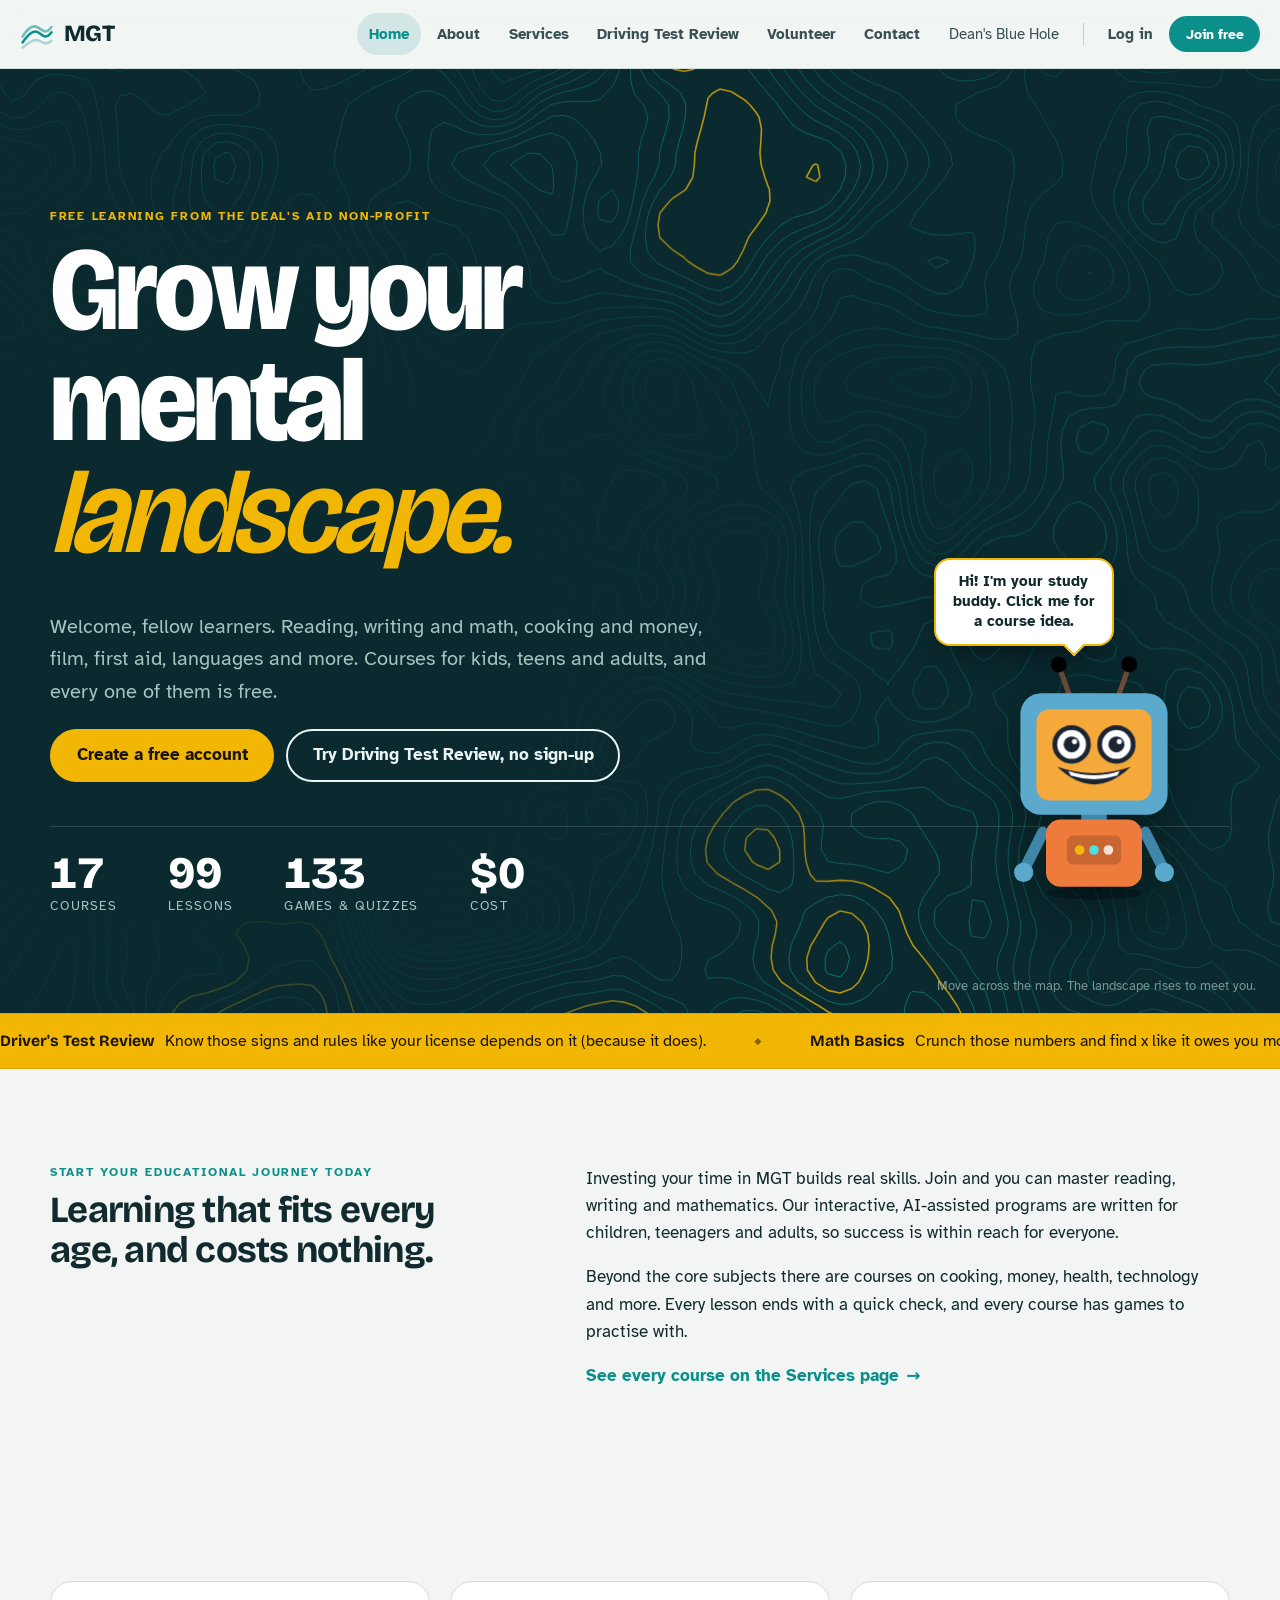
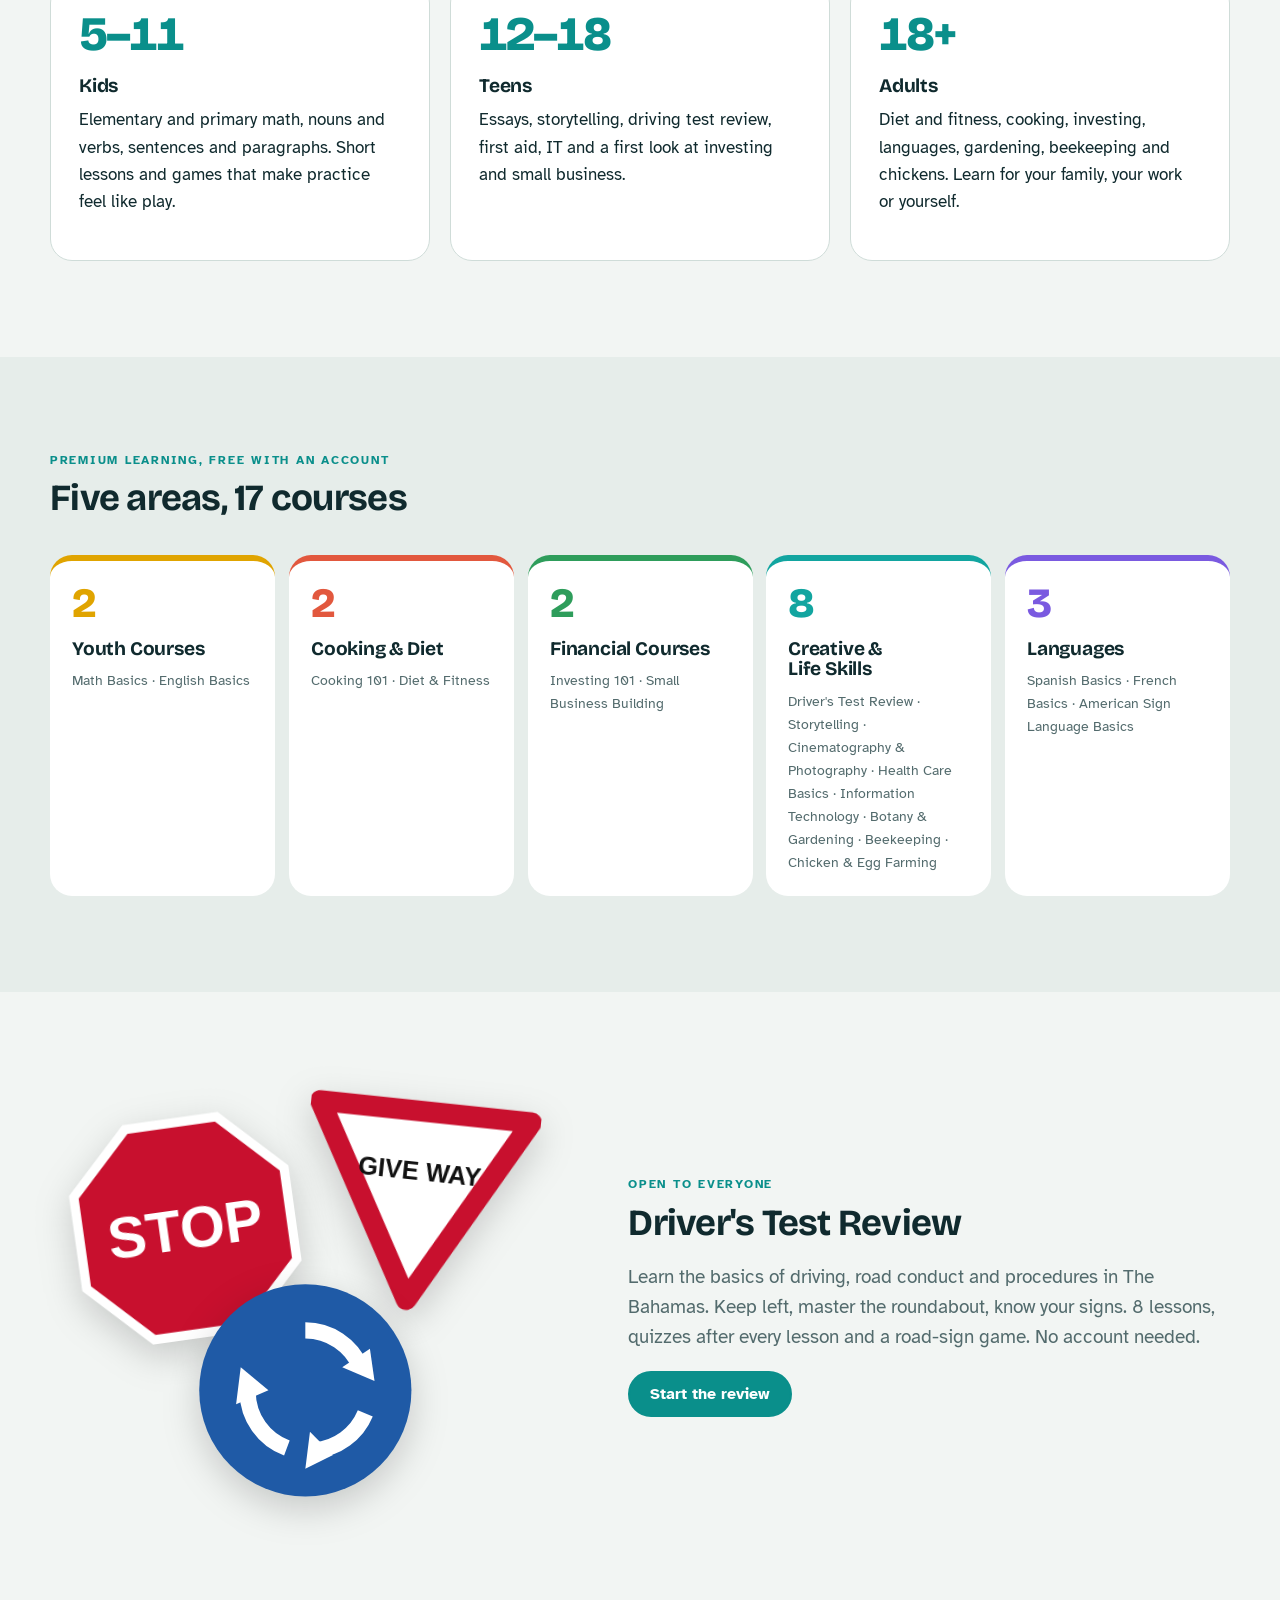
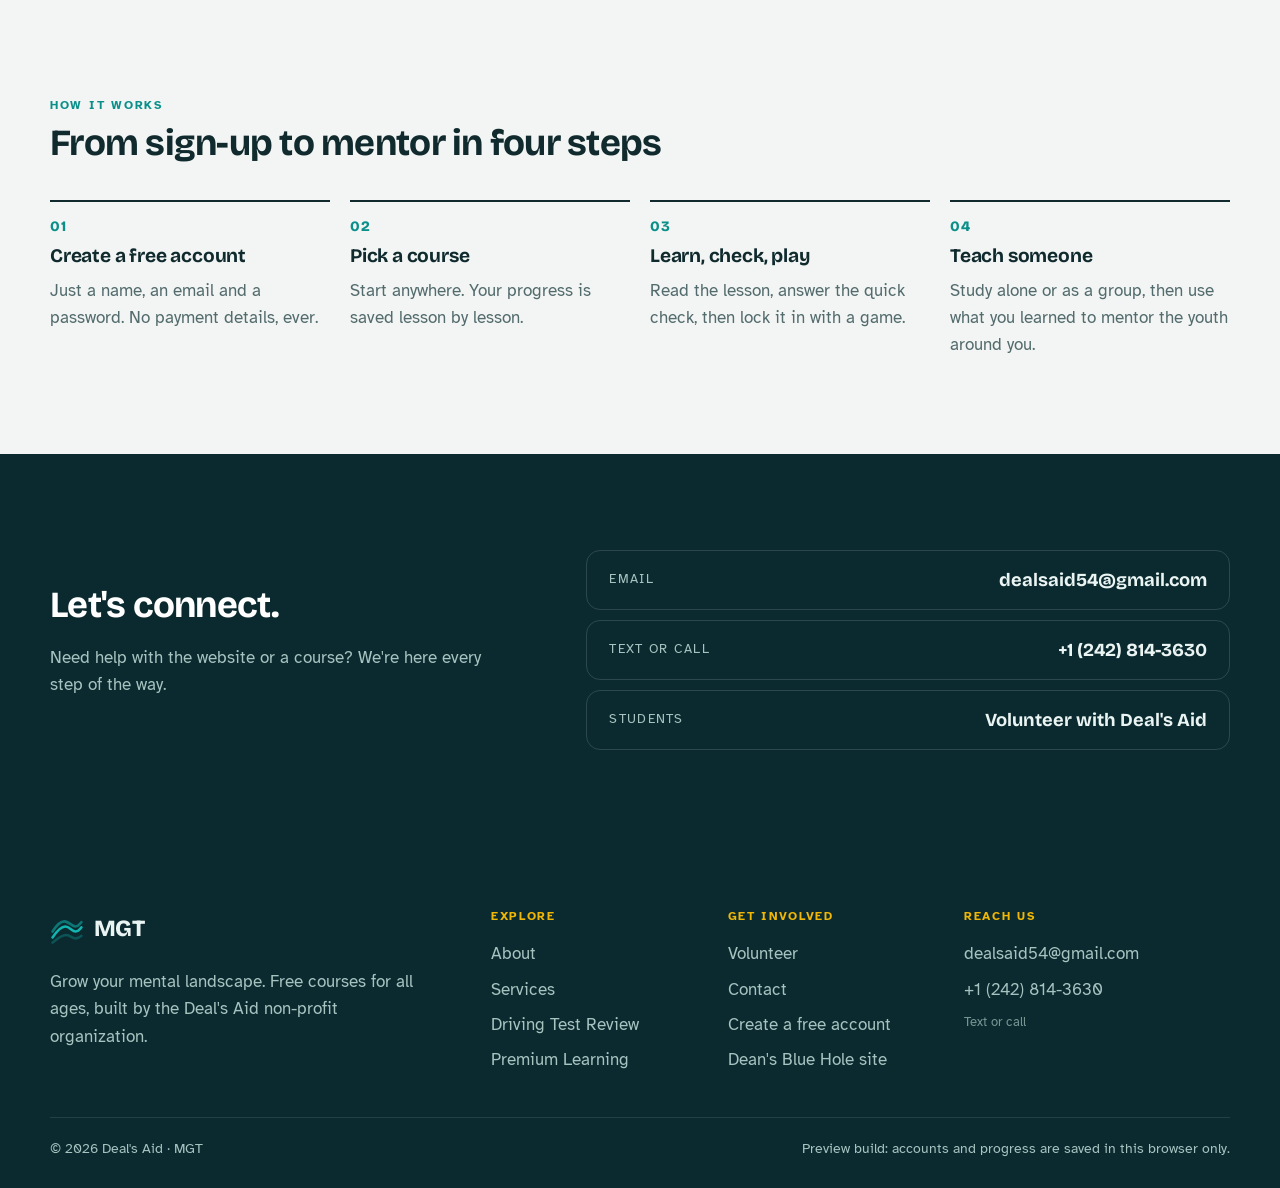
==== commit 418e67cb: "MGT courses: robot study buddy, robot favicon, growing headline, tilting cards, scroll reveals Co-Au" ====
--- a/learn/index.html
+++ b/learn/index.html
@@ -8,7 +8,10 @@
 <link rel="preconnect" href="https://fonts.googleapis.com">
 <link rel="preconnect" href="https://fonts.gstatic.com" crossorigin>
 <link rel="stylesheet" href="https://fonts.googleapis.com/css2?family=Atkinson+Hyperlegible:ital,wght@0,400;0,700;1,400&family=Bricolage+Grotesque:opsz,wdth,wght@12..96,75..100,400..800&display=swap">
+<link rel="icon" type="image/png" href="img/robot.png">
+<link rel="apple-touch-icon" href="img/robot.png">
 <link rel="stylesheet" href="css/site.css">
+<link rel="stylesheet" href="css/motion.css">
 </head>
 <body>
 <header id="site-header"></header>
@@ -17,5 +20,6 @@
 <script src="js/courses-2.js"></script>
 <script src="js/courses-3.js"></script>
 <script src="js/app.js"></script>
+<script src="js/motion.js"></script>
 </body>
 </html>
--- a/learn/css/motion.css
+++ b/learn/css/motion.css
@@ -0,0 +1,90 @@
+/* MGT motion layer: kinetic headline, tilting cards, scroll reveals, and the robot. Loaded after site.css. */
+:root { --robo-frame: #5BA9CC; --robo-frame-dark: #3F86A8; --robo-face: #F6A93B; --robo-body: #EE7A3C; --robo-ink: #1B2433; --robo-antenna: #6B4A3A; }
+
+/* ---------- kinetic headline: letters grow up out of the map ---------- */
+.hero-h .kw { display: inline-block; white-space: nowrap; }
+.hero-h .kg { display: inline-block; transform-origin: 50% 100%; animation: grow .95s cubic-bezier(.16,1,.3,1) both; animation-delay: calc(var(--i) * 38ms + 160ms); }
+@keyframes grow { 0% { opacity: 0; transform: translateY(.35em) scaleY(.2) skewX(-8deg); filter: blur(6px); } 55% { filter: blur(0); } 100% { opacity: 1; transform: none; } }
+.hero-h .kw.hl .kg { animation-name: growHl; }
+@keyframes growHl { 0% { opacity: 0; transform: translateY(.45em) scaleY(.1) rotate(-6deg); filter: blur(8px); } 60% { transform: translateY(-.06em) scaleY(1.06); filter: blur(0); } 100% { opacity: 1; transform: none; } }
+
+/* ---------- cards tilt toward the pointer, light follows ---------- */
+.tilt { transform-style: preserve-3d; will-change: transform; }
+.ccard.tilt:hover, .cat-tile.tilt:hover, .lang-card.tilt:hover, .aud-card.tilt:hover {
+  transform: perspective(900px) rotateX(var(--rx, 0deg)) rotateY(var(--ry, 0deg)) translateY(-6px);
+  transition: transform .12s linear, box-shadow .35s, border-color .35s;
+}
+.tilt::after { content: ""; position: absolute; inset: 0; border-radius: inherit; pointer-events: none; opacity: 0; transition: opacity .35s;
+  background: radial-gradient(220px circle at var(--sx, 50%) var(--sy, 30%), rgba(255,255,255,.28), transparent 65%); mix-blend-mode: soft-light; z-index: 3; }
+.tilt:hover::after { opacity: 1; }
+.cat-tile, .aud-card, .lang-card { position: relative; }
+
+/* ---------- reveal on scroll (only for things below the fold) ---------- */
+.rv { opacity: .001; transform: translateY(28px); }
+.rv.rv-in { opacity: 1; transform: none; transition: opacity .8s cubic-bezier(.16,1,.3,1), transform .9s cubic-bezier(.16,1,.3,1); transition-delay: var(--rd, 0ms); }
+
+/* ---------- the robot ---------- */
+.robo { position: relative; width: 100%; aspect-ratio: 120 / 156; cursor: pointer; -webkit-tap-highlight-color: transparent; }
+.robo svg { width: 100%; height: 100%; overflow: visible; display: block; filter: drop-shadow(0 18px 22px rgba(0,0,0,.35)); }
+.robo .r-all { transform-box: view-box; transform-origin: 60px 150px; animation: bob 4.2s ease-in-out infinite; }
+@keyframes bob { 50% { transform: translateY(-6px) rotate(1.2deg); } }
+.robo .r-bulb { animation: bulb 2.4s ease-in-out infinite; }
+.robo .r-bulb + .r-bulb { animation-delay: 1.2s; }
+@keyframes bulb { 0%, 100% { fill: #F2B705; } 50% { fill: #FFF3B0; } }
+.robo .r-lid { transform-box: fill-box; transform-origin: 50% 0; transform: scaleY(0); }
+.robo.blink .r-lid { animation: blink .18s ease-in-out; }
+@keyframes blink { 50% { transform: scaleY(1); } }
+.robo .r-arm-r { transform-box: view-box; transform-origin: 92px 114px; transition: transform .4s cubic-bezier(.16,1,.3,1); }
+.robo.wave .r-arm-r { animation: wave 1.3s ease-in-out; }
+@keyframes wave { 0%, 100% { transform: rotate(0); } 20% { transform: rotate(-150deg); } 35% { transform: rotate(-120deg); } 50% { transform: rotate(-155deg); } 65% { transform: rotate(-120deg); } 80% { transform: rotate(-150deg); } }
+.robo .r-arm-l { transform-box: view-box; transform-origin: 28px 114px; }
+.robo.cheer .r-arm-l { animation: cheerL .9s ease-in-out; }
+.robo.cheer .r-arm-r { animation: cheerR .9s ease-in-out; }
+@keyframes cheerL { 30%, 70% { transform: rotate(140deg); } }
+@keyframes cheerR { 30%, 70% { transform: rotate(-140deg); } }
+.robo.hop .r-jump { animation: hop .7s cubic-bezier(.3,1.6,.5,1); }
+.robo .r-jump { transform-box: view-box; transform-origin: 60px 150px; }
+@keyframes hop { 0% { transform: scale(1.05, .9); } 35% { transform: translateY(-26px) scale(.95, 1.06); } 70% { transform: translateY(0) scale(1.06, .92); } 100% { transform: none; } }
+.robo.spin .r-jump { animation: spin 1s cubic-bezier(.4,1.5,.5,1); }
+@keyframes spin { 0% { transform: none; } 40% { transform: translateY(-30px) rotate(200deg); } 100% { transform: rotate(360deg); } }
+.robo.sad .r-head { animation: sad 1.2s ease-in-out; transform-box: view-box; transform-origin: 60px 100px; }
+@keyframes sad { 25% { transform: rotate(-9deg) translateY(3px); } 50% { transform: rotate(7deg) translateY(3px); } 75% { transform: rotate(-4deg) translateY(2px); } }
+.robo .r-smile, .robo .r-o { transition: opacity .2s; }
+.robo .r-o { opacity: 0; }
+.robo.sad .r-smile { opacity: 0; } .robo.sad .r-o { opacity: 1; }
+.robo .r-face-glow { opacity: 0; }
+.robo.boot .r-face-glow { animation: boot 1.1s steps(6) both; }
+@keyframes boot { 0% { opacity: 1; } 30% { opacity: .2; } 45% { opacity: .9; } 70% { opacity: .1; } 100% { opacity: 0; } }
+
+.robo-say { position: absolute; z-index: 5; min-width: 180px; max-width: 250px; padding: 12px 14px; border-radius: 16px; background: var(--surface); color: var(--text);
+  font: 700 .92rem/1.35 var(--font-body); box-shadow: 0 16px 34px -12px rgba(0,0,0,.55); border: 2px solid var(--gold);
+  opacity: 0; transform: translateY(8px) scale(.92); transform-origin: 85% 100%; pointer-events: none; transition: opacity .25s, transform .35s cubic-bezier(.3,1.6,.5,1); }
+.robo-say.on { opacity: 1; transform: none; pointer-events: auto; }
+.robo-say a { color: var(--accent); }
+.robo-say::after { content: ""; position: absolute; right: 30px; bottom: -9px; width: 16px; height: 16px; background: inherit; border-right: 2px solid var(--gold); border-bottom: 2px solid var(--gold); transform: rotate(45deg); }
+
+/* in the home hero */
+.robo-slot { position: absolute; right: clamp(16px, 7vw, 120px); bottom: clamp(70px, 12%, 140px); width: clamp(150px, 15vw, 210px); z-index: 2; }
+.robo-slot .robo { animation: dropIn 1.2s cubic-bezier(.3,1.4,.5,1) .9s both; }
+@keyframes dropIn { 0% { opacity: 0; transform: translateY(-120px) rotate(-12deg); } 60% { opacity: 1; } 100% { opacity: 1; transform: none; } }
+.robo-slot .robo-say { right: 40%; bottom: 100%; margin-bottom: 4px; }
+@media (max-width: 760px) {
+  .robo-slot { width: 92px; right: 12px; bottom: 26px; }
+  .robo-slot .robo-say { right: 10%; min-width: 170px; }
+  .hero-hint { display: none; }
+}
+
+/* elsewhere: a buddy peeking up from the corner */
+.robo-buddy { position: fixed; right: max(14px, env(safe-area-inset-right, 0px)); bottom: 0; width: 78px; z-index: 60; transform: translateY(58%); transition: transform .6s cubic-bezier(.3,1.4,.5,1); }
+.robo-buddy:hover, .robo-buddy.up, .robo-buddy:focus-within { transform: translateY(6%); }
+.robo-buddy .robo-say { right: 20%; bottom: 100%; margin-bottom: 2px; }
+.robo-buddy.hidden { transform: translateY(110%); }
+.robo-buddy .r-x { position: absolute; top: -6px; left: -10px; width: 26px; height: 26px; border-radius: 50%; border: 0; background: var(--band); color: #fff; font: 700 14px/26px var(--font-body); cursor: pointer; opacity: 0; transition: opacity .2s; }
+.robo-buddy:hover .r-x, .robo-buddy:focus-within .r-x { opacity: 1; }
+@media (max-width: 560px) { .robo-buddy { width: 60px; } }
+
+@media (prefers-reduced-motion: reduce) {
+  .hero-h .kg, .robo-slot .robo, .robo .r-all, .robo .r-bulb { animation: none !important; }
+  .rv { opacity: 1; transform: none; }
+  .ccard.tilt:hover, .cat-tile.tilt:hover, .lang-card.tilt:hover, .aud-card.tilt:hover { transform: translateY(-4px); }
+}
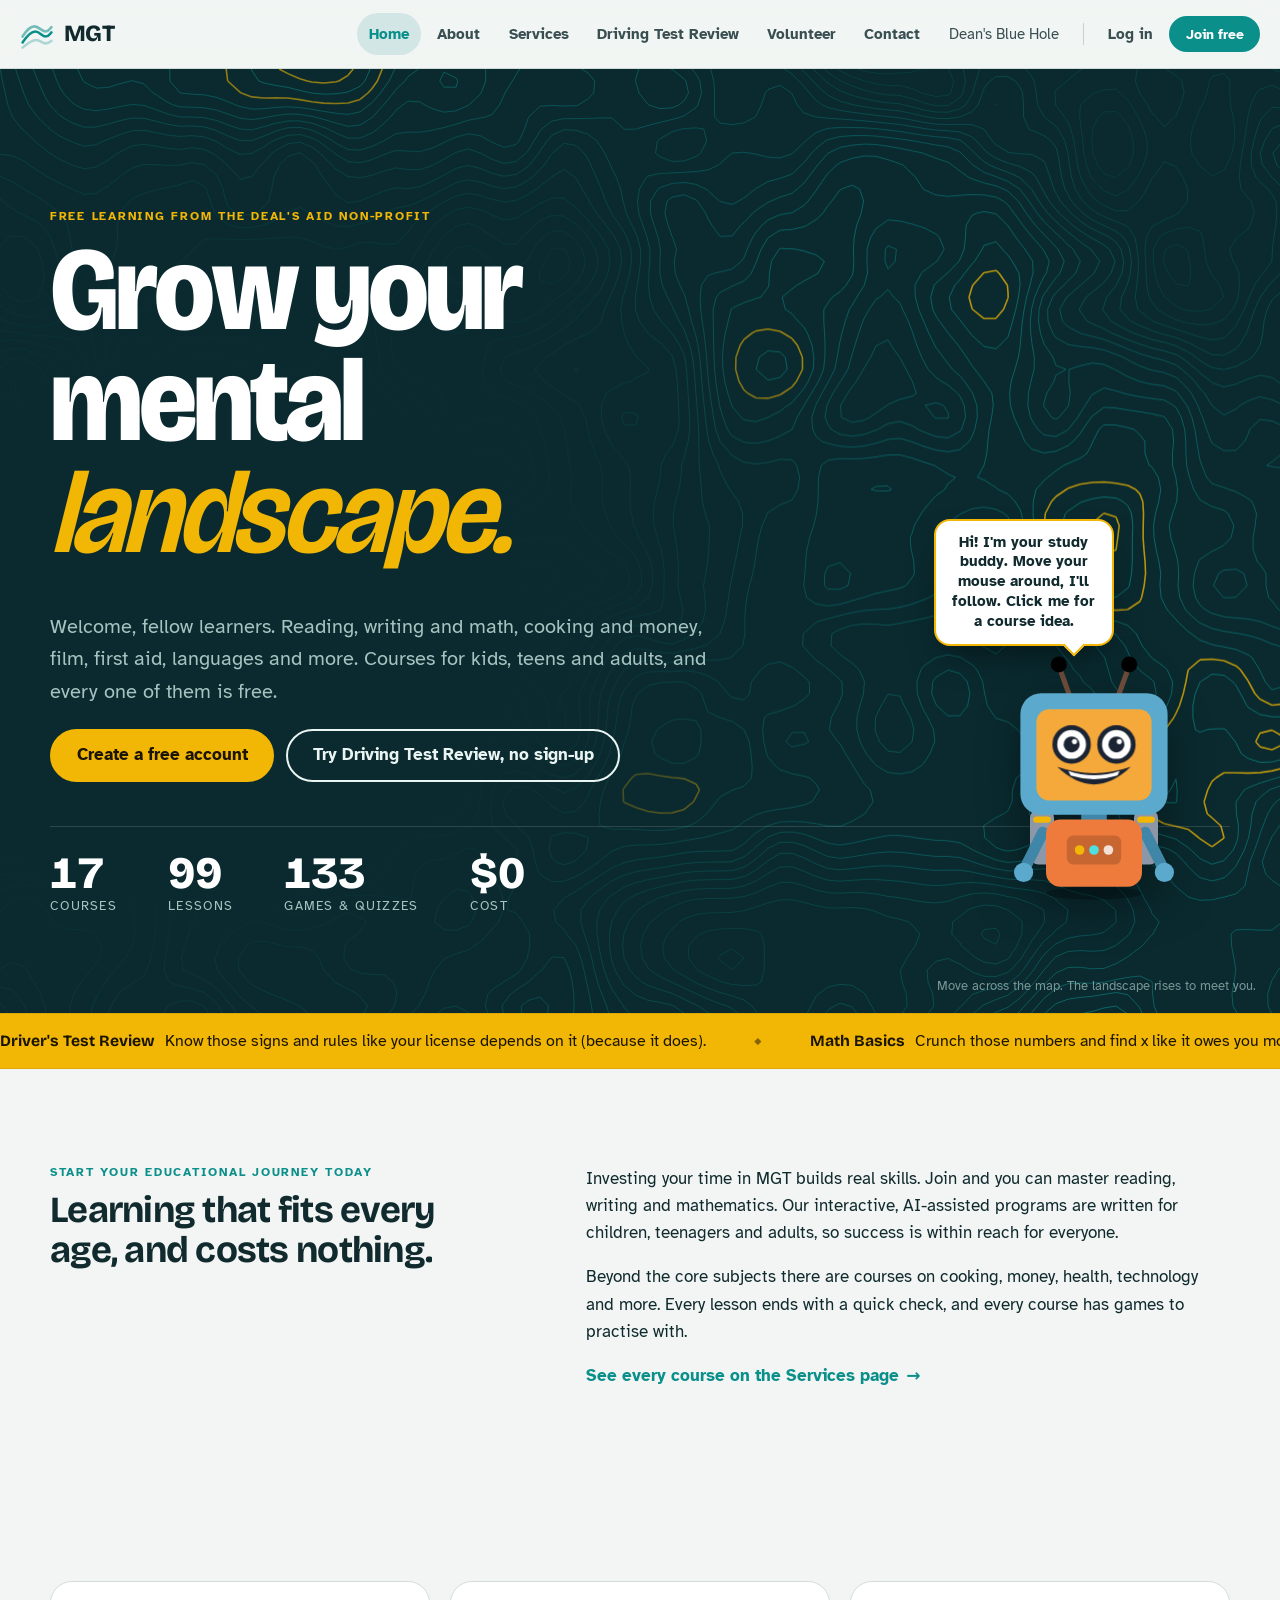
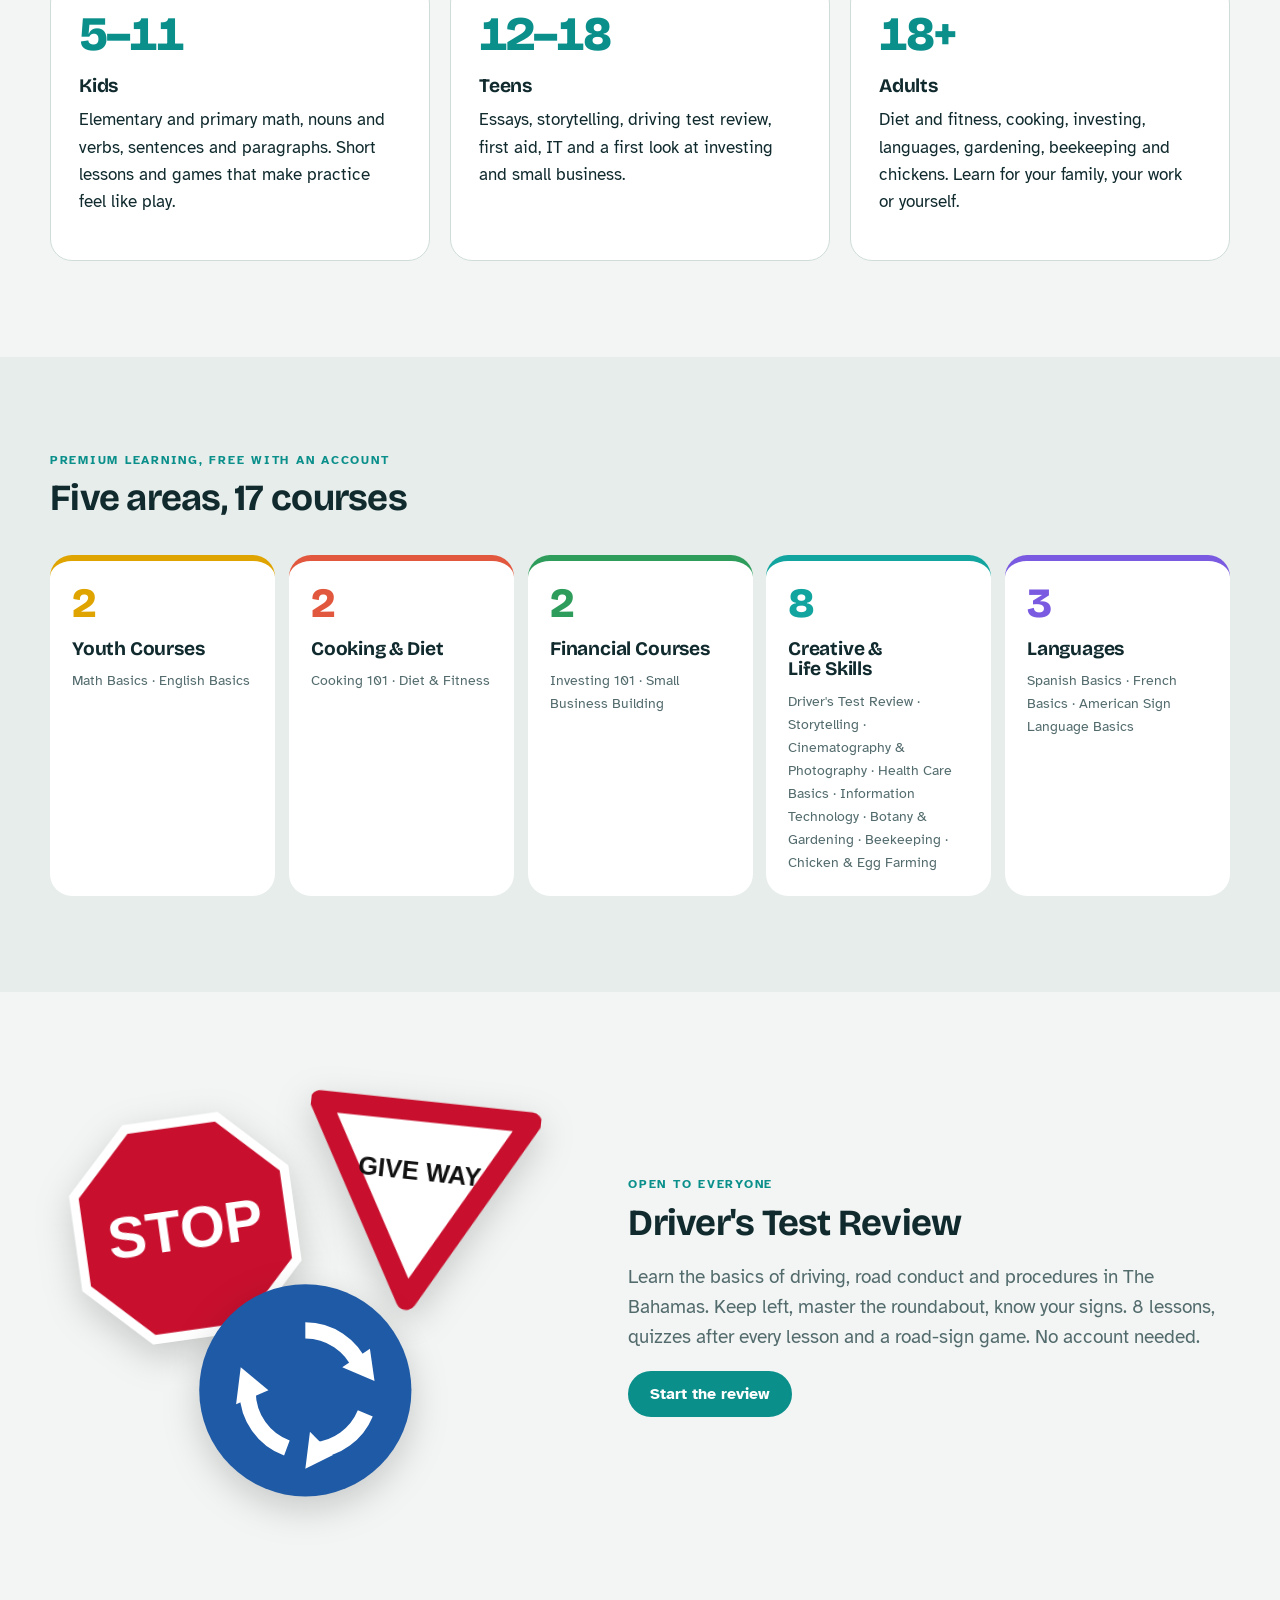
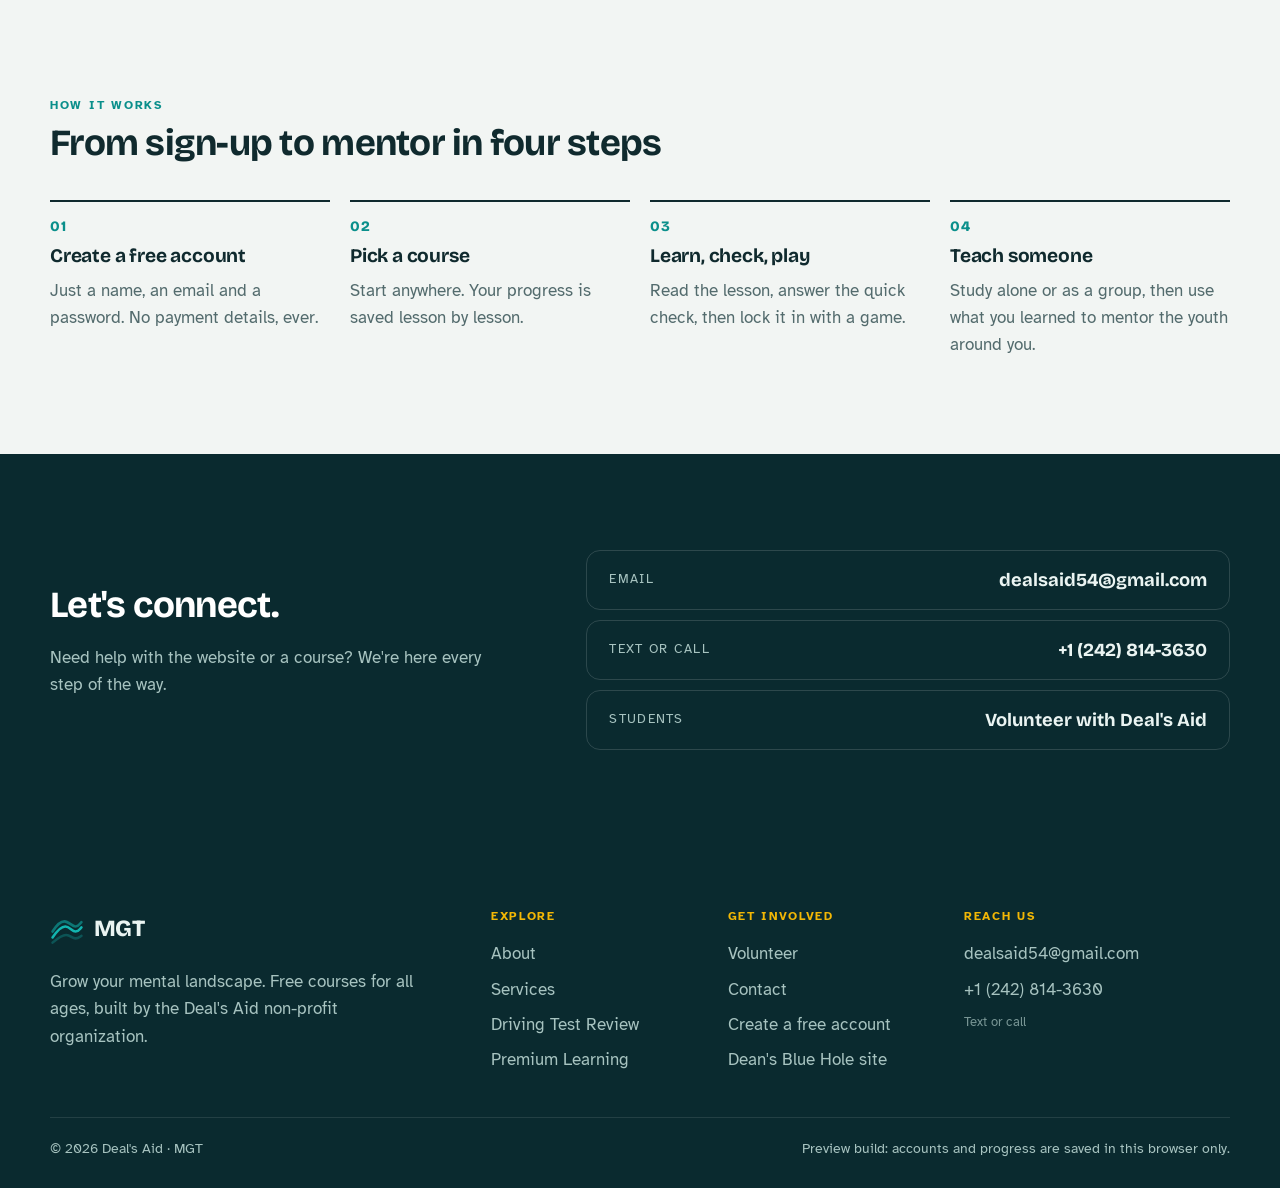
==== commit eade6fb5: "Snorkel robot on the dive hero, jetpack robot and more motion on MGT, round favicons Co-Authored-By:" ====
--- a/learn/index.html
+++ b/learn/index.html
@@ -8,7 +8,7 @@
 <link rel="preconnect" href="https://fonts.googleapis.com">
 <link rel="preconnect" href="https://fonts.gstatic.com" crossorigin>
 <link rel="stylesheet" href="https://fonts.googleapis.com/css2?family=Atkinson+Hyperlegible:ital,wght@0,400;0,700;1,400&family=Bricolage+Grotesque:opsz,wdth,wght@12..96,75..100,400..800&display=swap">
-<link rel="icon" type="image/png" href="img/robot.png">
+<link rel="icon" type="image/png" href="img/robot-round.png">
 <link rel="apple-touch-icon" href="img/robot.png">
 <link rel="stylesheet" href="css/site.css">
 <link rel="stylesheet" href="css/motion.css">
--- a/learn/css/motion.css
+++ b/learn/css/motion.css
@@ -83,8 +83,36 @@
 .robo-buddy:hover .r-x, .robo-buddy:focus-within .r-x { opacity: 1; }
 @media (max-width: 560px) { .robo-buddy { width: 60px; } }
 
+
+/* ---------- jetpack: flames only while flying ---------- */
+.robo .r-flame { opacity: 0; transform-box: fill-box; transform-origin: 50% 0; transition: opacity .2s; }
+.robo.fly .r-flame { opacity: 1; animation: flame .12s steps(2) infinite alternate; }
+@keyframes flame { from { transform: scaleY(.75) scaleX(.9); } to { transform: scaleY(1.25) scaleX(1.05); } }
+.robo.fly .r-all { animation-duration: 1.2s; }
+.robo-slot { will-change: translate; }
+.robo-slot .robo { transform-origin: 50% 70%; }
+.spark { position: absolute; z-index: 1; width: 7px; height: 7px; margin: -3px; border-radius: 50%; pointer-events: none;
+  background: radial-gradient(circle, #FFF3B0 0 35%, #F2B705 60%, transparent 70%); animation: spark .8s ease-out forwards; }
+.spark:nth-child(3n) { background: radial-gradient(circle, #e6fffd 0 35%, var(--aqua) 60%, transparent 70%); }
+@keyframes spark { to { transform: translate(var(--dx), 46px) scale(.1); opacity: 0; } }
+
+/* ---------- headings rise word by word ---------- */
+.kin .wm { display: inline-block; overflow: hidden; vertical-align: top; padding-bottom: .1em; margin-bottom: -.1em; }
+.kin .wi { display: inline-block; transform: translateY(110%) rotate(6deg); transform-origin: 0 100%; }
+.kin.kin-in .wi { transform: none; transition: transform .9s cubic-bezier(.16,1,.3,1); transition-delay: calc(var(--wi) * 60ms); }
+
+/* ---------- page change: a contour-line sweep crosses the screen ---------- */
+.wipe { position: fixed; inset: 0 -40vw; z-index: 90; pointer-events: none; transform: translateX(-120%) skewX(-14deg);
+  background:
+    repeating-radial-gradient(circle at 30% 40%, transparent 0 14px, rgba(18,181,176,.55) 15px 16px, transparent 17px 30px),
+    repeating-radial-gradient(circle at 75% 70%, transparent 0 20px, rgba(242,183,5,.4) 21px 22px, transparent 23px 40px),
+    var(--band);
+  animation: wipe .8s cubic-bezier(.6,0,.4,1) forwards; }
+@keyframes wipe { 0% { transform: translateX(-120%) skewX(-14deg); } 100% { transform: translateX(120%) skewX(-14deg); } }
+
 @media (prefers-reduced-motion: reduce) {
   .hero-h .kg, .robo-slot .robo, .robo .r-all, .robo .r-bulb { animation: none !important; }
   .rv { opacity: 1; transform: none; }
+  .kin .wi { transform: none; } .wipe, .spark { display: none; }
   .ccard.tilt:hover, .cat-tile.tilt:hover, .lang-card.tilt:hover, .aud-card.tilt:hover { transform: translateY(-4px); }
 }
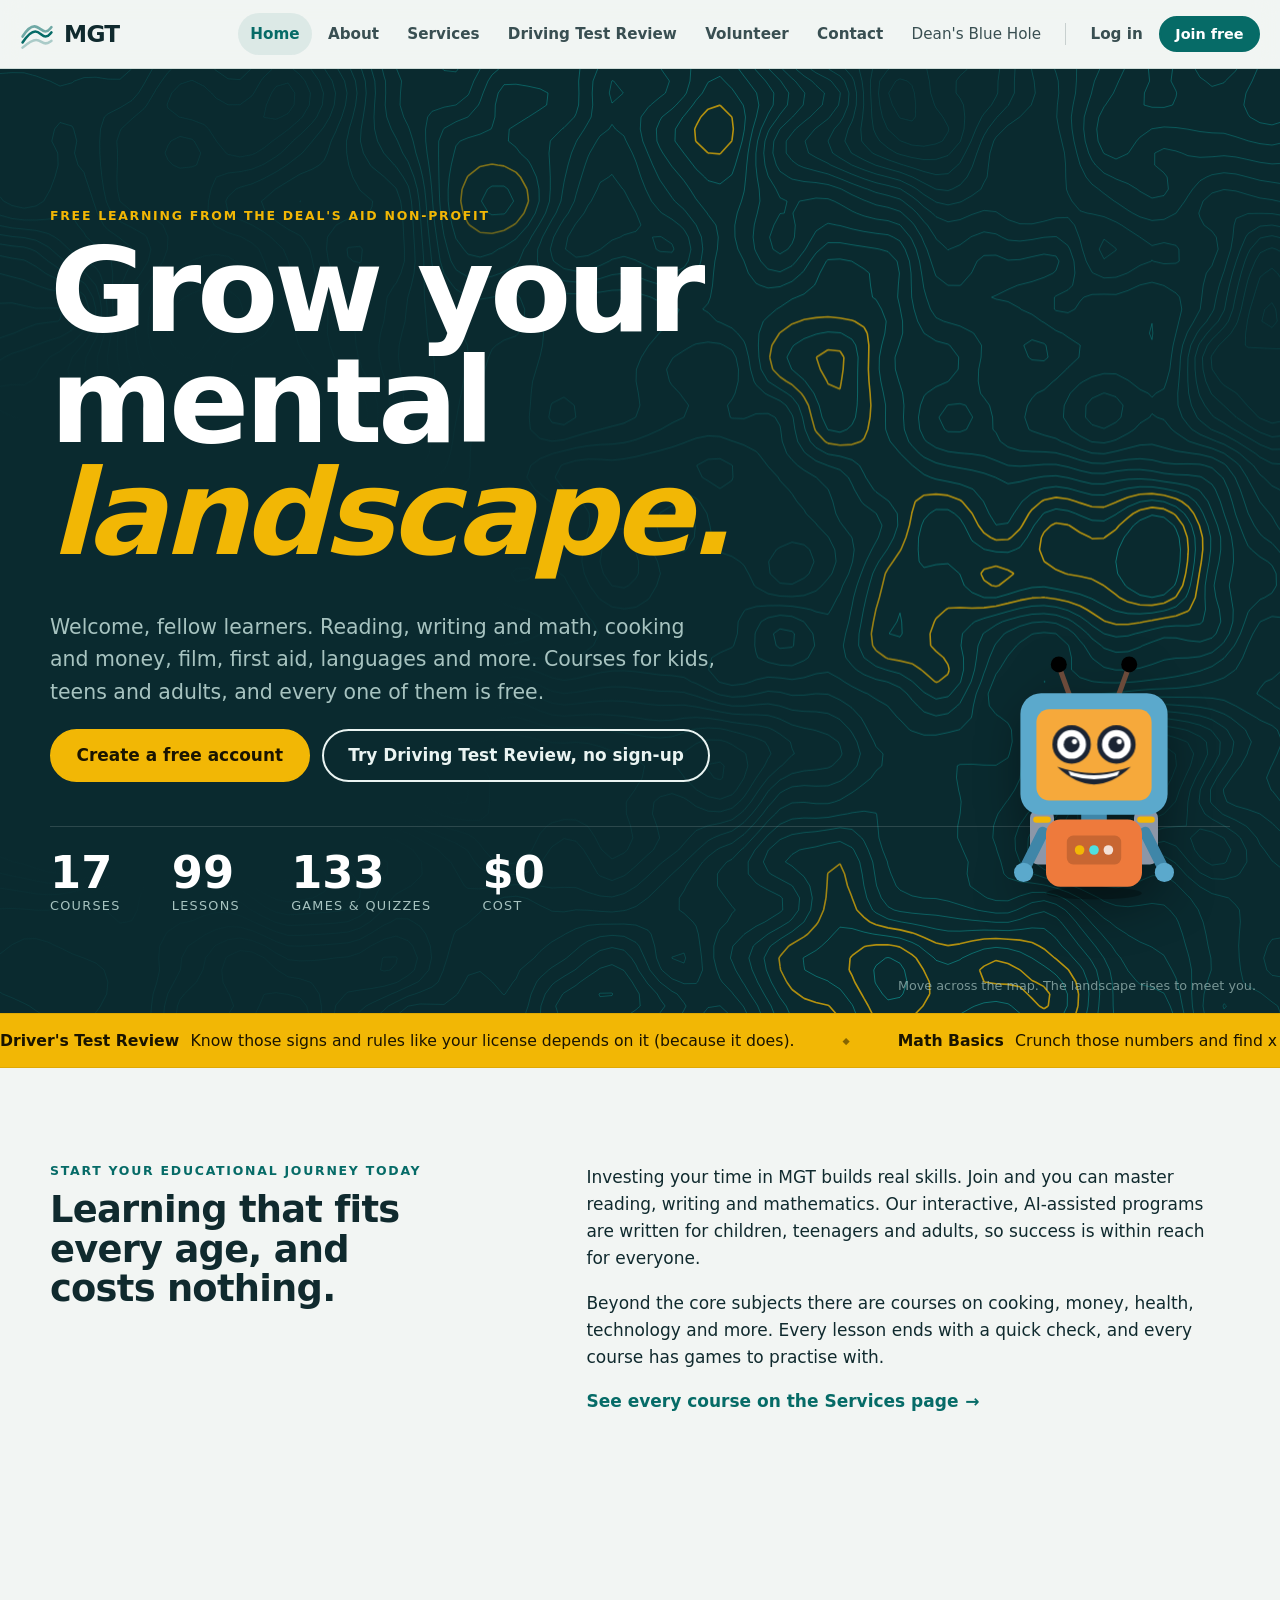
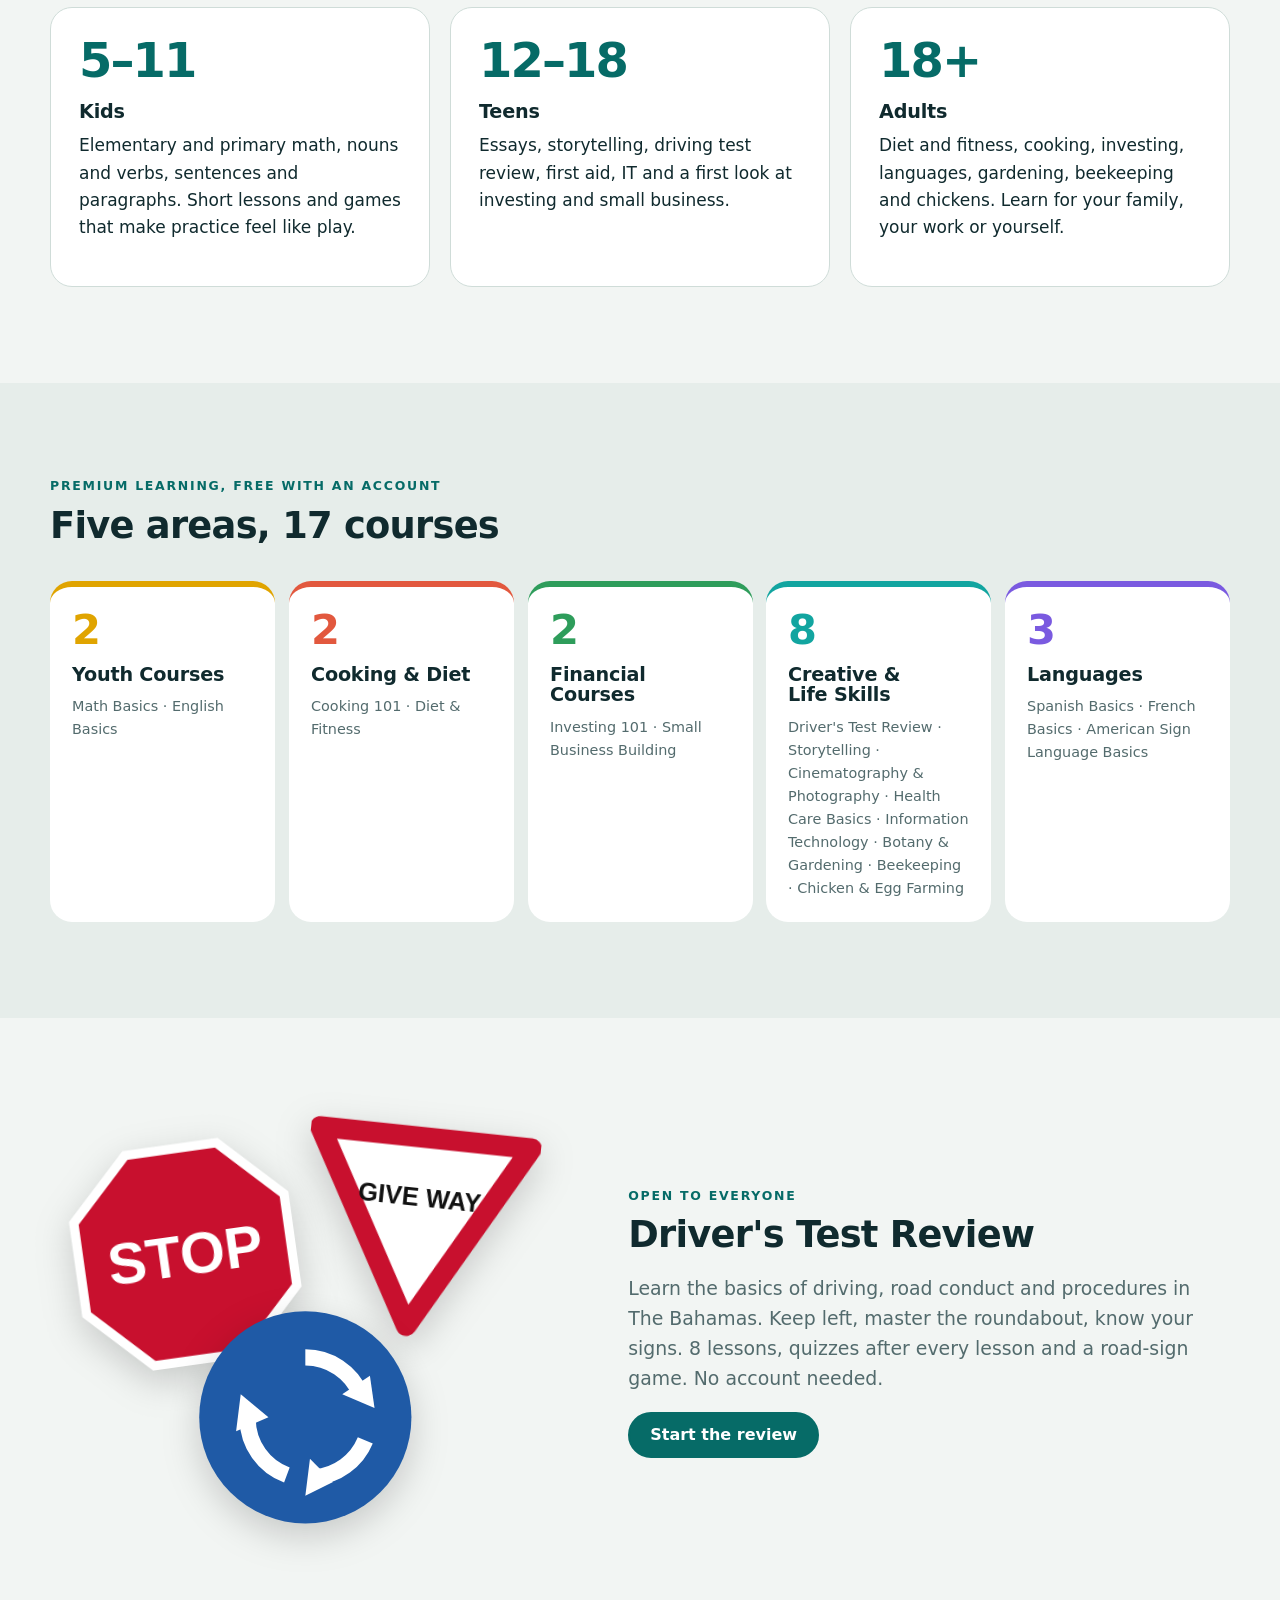
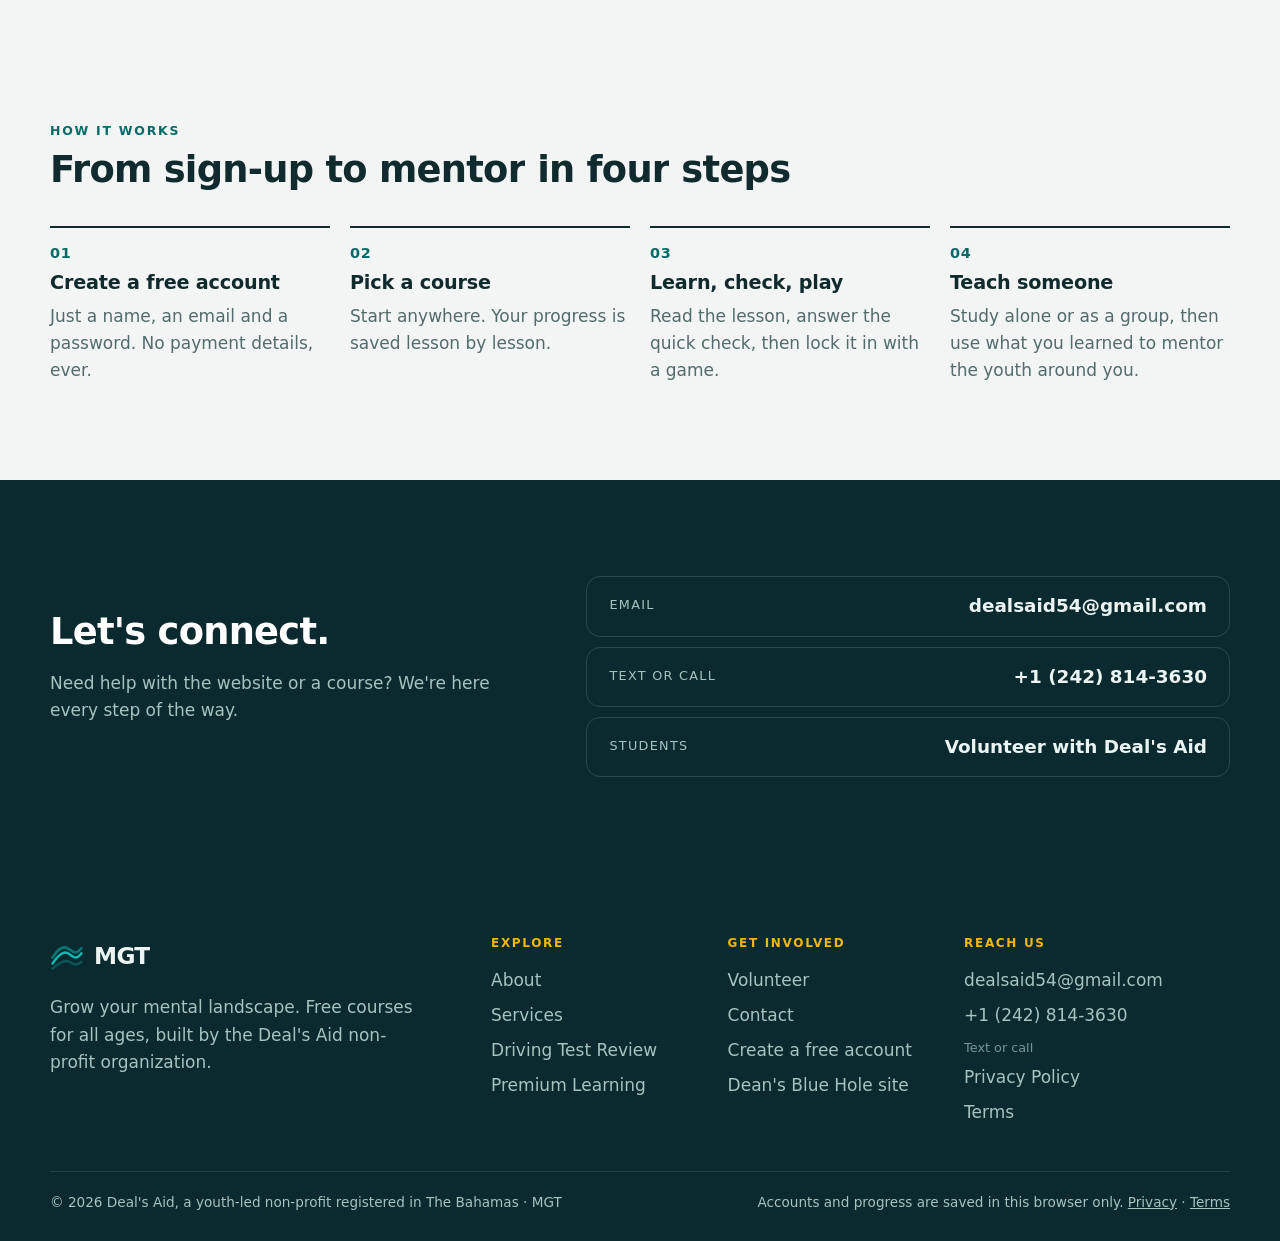
==== commit 51ee0160: "Privacy, legal and security pass - Add Privacy Policy and Terms & Giveaway Rules pages, linked from " ====
--- a/learn/index.html
+++ b/learn/index.html
@@ -3,6 +3,8 @@
 <head>
 <meta charset="utf-8">
 <meta name="viewport" content="width=device-width, initial-scale=1">
+<meta http-equiv="Content-Security-Policy" content="default-src 'self'; script-src 'self'; style-src 'self' 'unsafe-inline' https://fonts.googleapis.com; font-src https://fonts.gstatic.com; img-src 'self' data:; connect-src 'self' https://formspree.io; form-action https://formspree.io; base-uri 'self'; object-src 'none'">
+<meta name="referrer" content="strict-origin-when-cross-origin">
 <title>MGT Learning</title>
 <meta name="description" content="Free courses for all ages from the Deal's Aid non-profit: reading, writing, math, cooking, financial literacy, languages and more.">
 <link rel="preconnect" href="https://fonts.googleapis.com">
--- a/learn/css/site.css
+++ b/learn/css/site.css
@@ -12,7 +12,7 @@
   --on-band: #EAF4F2;
   --on-band-muted: #A7C3C0;
   --aqua: #12B5B0;
-  --accent: #0A8F8B;
+  --accent: #066B67;  /* deep enough for 4.5:1 text contrast on the light page */
   --gold: #F2B705;
   --ok: #1E8A4F;
   --bad: #C2352B;
@@ -103,7 +103,7 @@
 .nav { display: flex; align-items: center; gap: 4px; margin-left: auto; }
 .nav > a:not(.btn), .mega summary { text-decoration: none; padding: .55em .8em; border-radius: 999px; font-weight: 700; font-size: .95rem; color: inherit; opacity: .82; transition: opacity .2s, background .2s; cursor: pointer; }
 .nav > a:not(.btn):hover, .mega summary:hover { opacity: 1; background: color-mix(in srgb, currentColor 8%, transparent); }
-.nav > a[aria-current="page"] { opacity: 1; background: color-mix(in srgb, var(--accent) 14%, transparent); color: var(--accent); }
+.nav > a[aria-current="page"] { opacity: 1; background: color-mix(in srgb, var(--accent) 9%, transparent); color: var(--accent); }
 body[data-area="member"] .nav > a[aria-current="page"] { color: var(--gold); background: rgba(242,183,5,.12); }
 .nav .quiet { font-weight: 400 !important; }
 .nav-sep { width: 1px; height: 22px; background: currentColor; opacity: .18; margin: 0 8px; }
@@ -281,7 +281,7 @@
 .plan-side { display: grid; gap: 16px; }
 @media (max-width: 820px) { .plan-sec { grid-template-columns: 1fr; } }
 .cat-block { display: grid; grid-template-columns: 1fr 2fr; gap: 28px; padding: 32px 0; border-top: 1px solid var(--line); }
-.cat-block-h h3 { font-size: 1.5rem; color: var(--cc); }
+.cat-block-h h3 { font-size: 1.5rem; color: var(--text); border-left: 6px solid var(--cc); padding-left: 12px; }  /* colour as a bar, text stays readable */
 .cat-block-h p { color: var(--muted); font-size: .95rem; }
 .catalog { list-style: none; margin: 0; padding: 0; display: grid; gap: 8px; }
 .catalog a { display: grid; grid-template-columns: 220px 1fr auto; gap: 16px; align-items: baseline; text-decoration: none; padding: 14px 16px; border-radius: 12px; background: var(--surface); border: 1px solid var(--line); transition: border-color .2s, transform .25s var(--ease); }
@@ -581,3 +581,12 @@
   *, *::before, *::after { animation-duration: .01ms !important; animation-iteration-count: 1 !important; transition-duration: .01ms !important; scroll-behavior: auto !important; }
   .ticker-track { animation: none; }
 }
+
+/* privacy consent on forms */
+.consent { display: flex; gap: 10px; align-items: flex-start; font-size: .92rem; color: var(--muted); }
+.consent input { margin-top: .3em; flex: none; width: 18px; height: 18px; }
+.consent a, .demo-note a, .foot-base a { color: var(--accent); }
+.foot-base a { color: inherit; text-decoration: underline; }
+
+/* game label sits on the light page here, so use the darker accent */
+.game-head .g-type { color: var(--accent); }
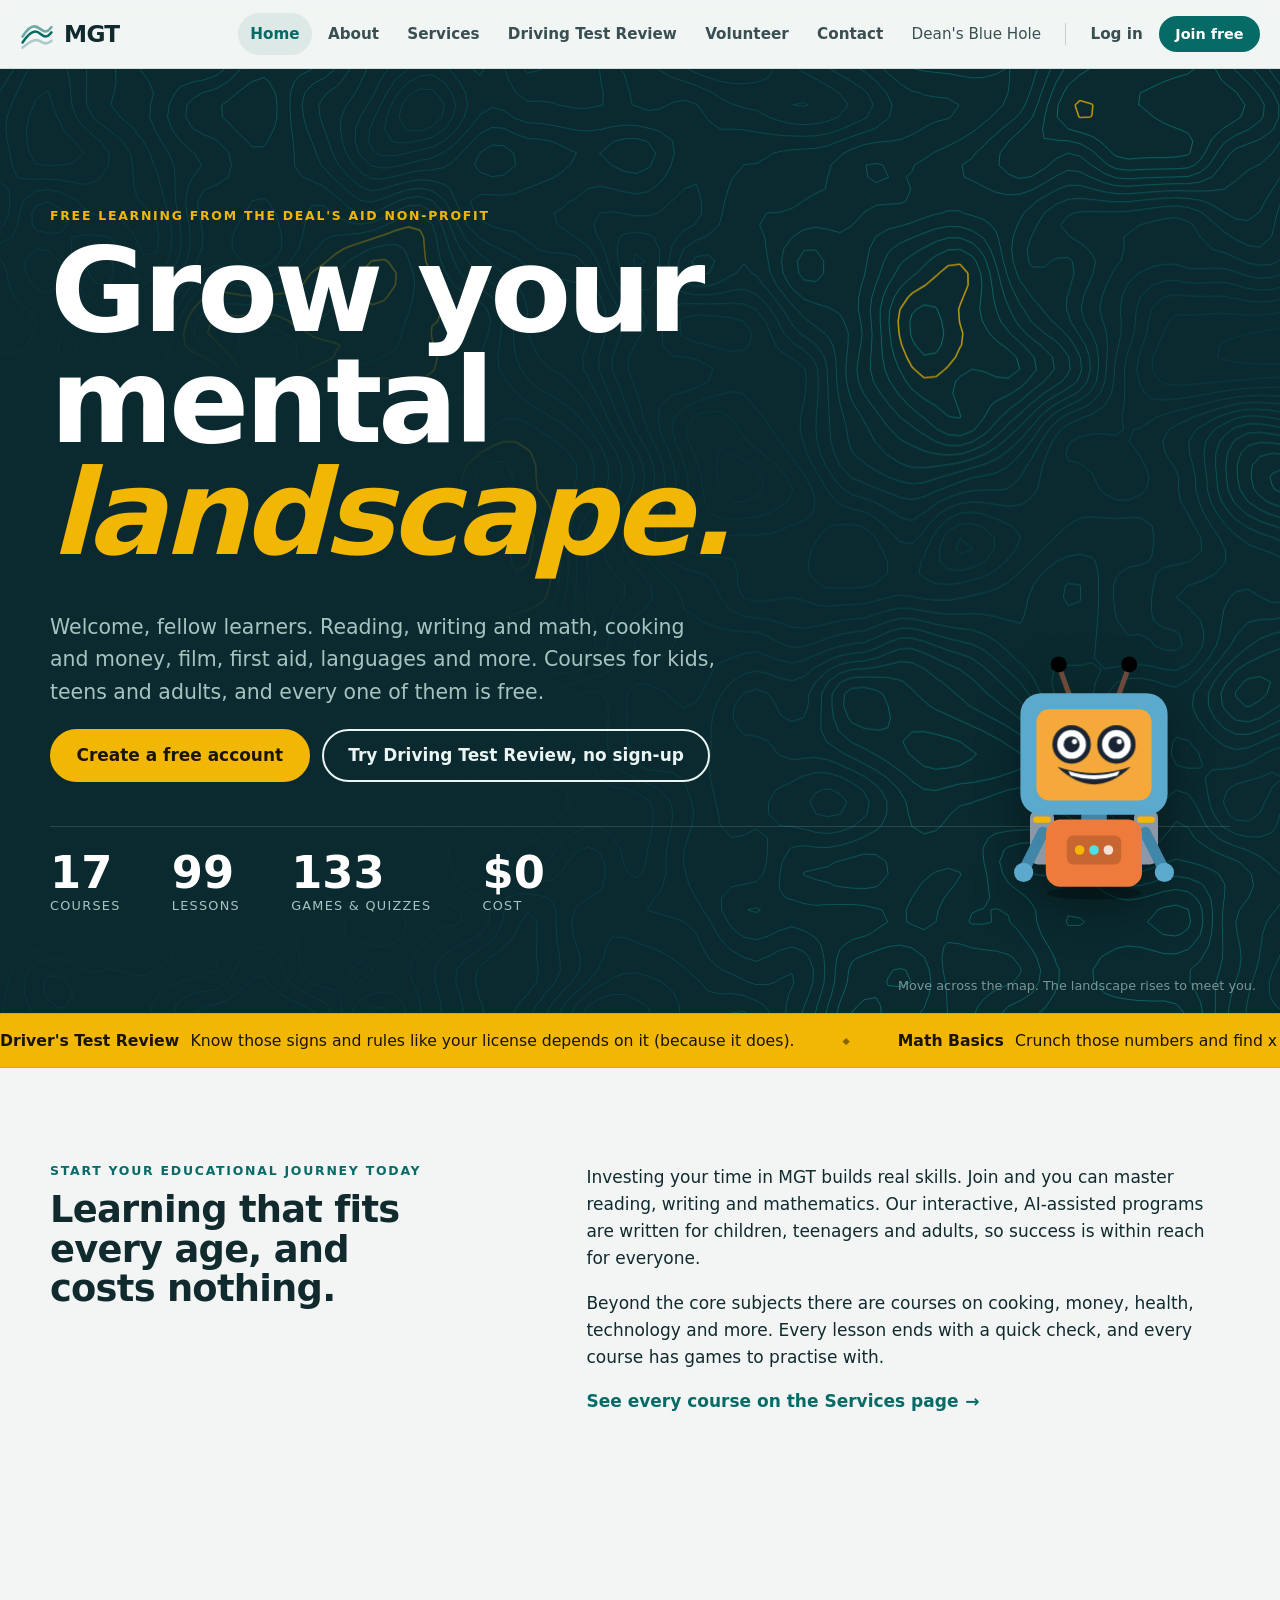
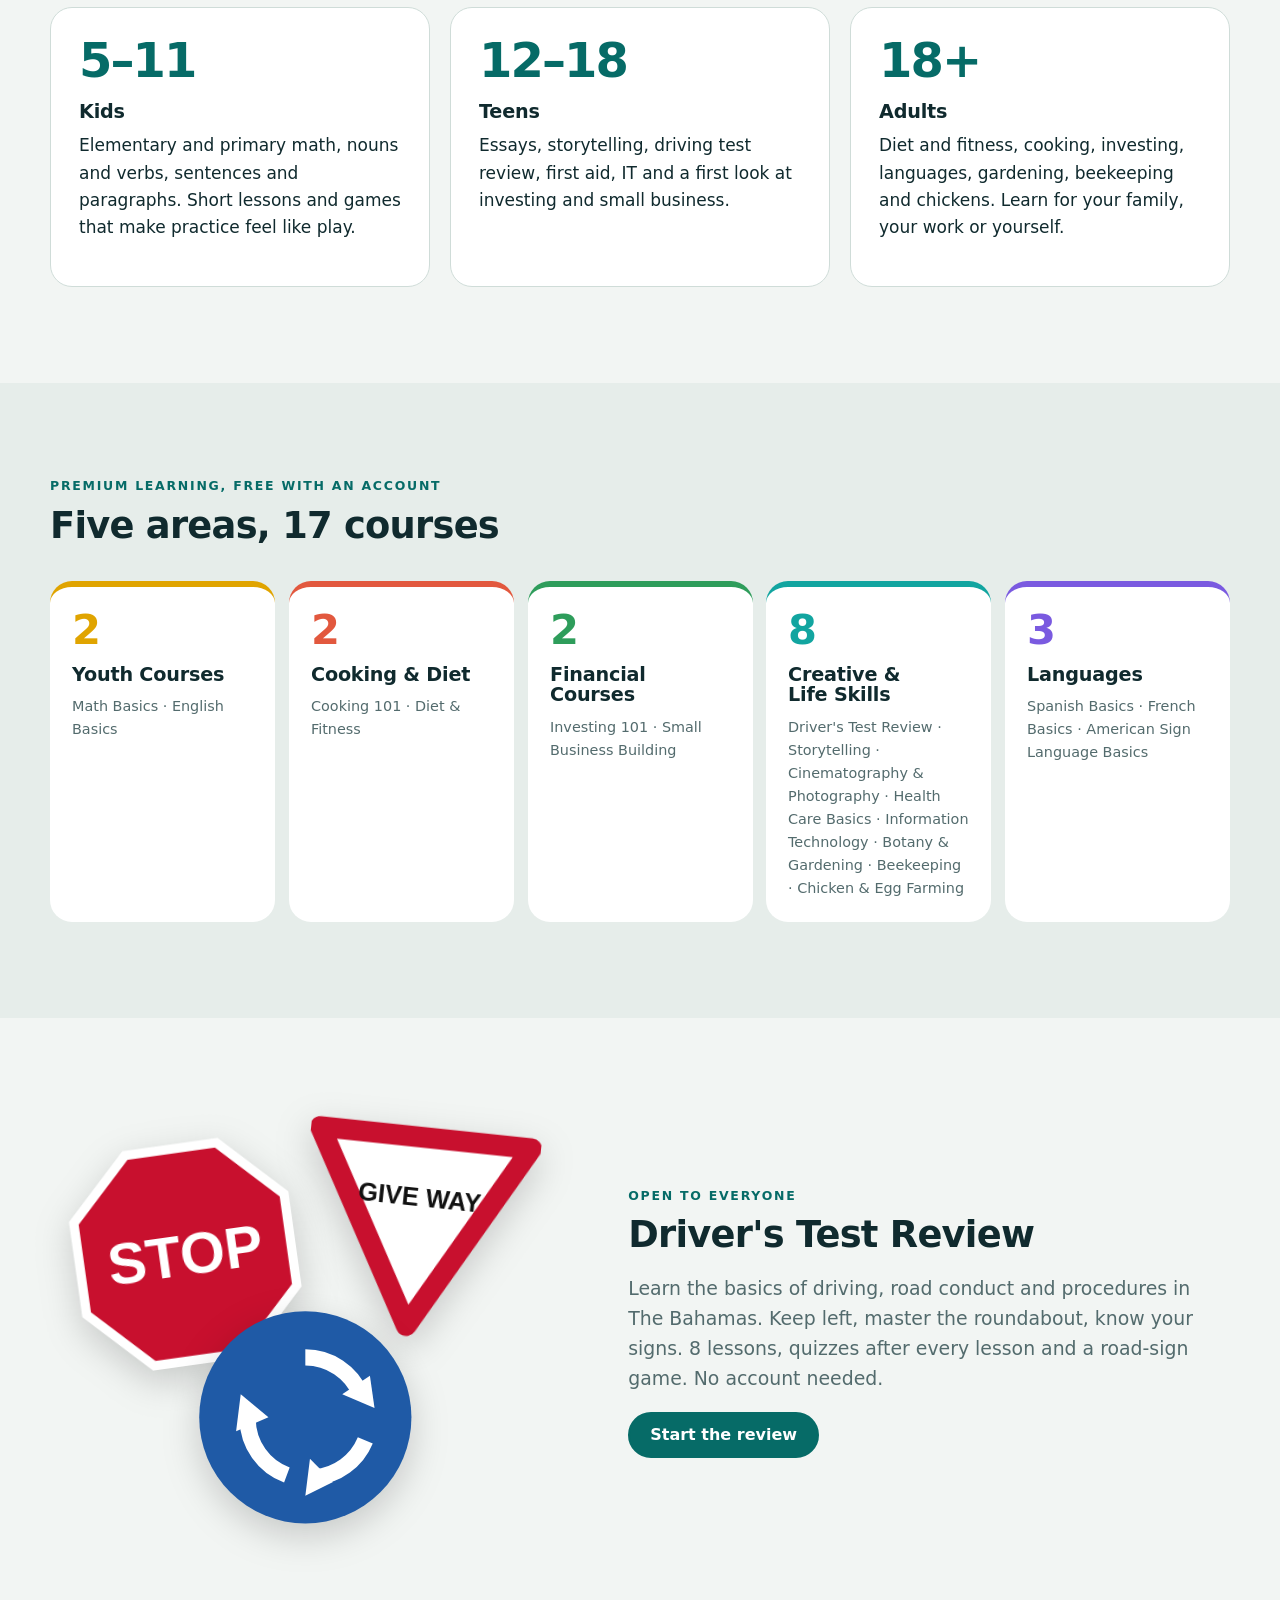
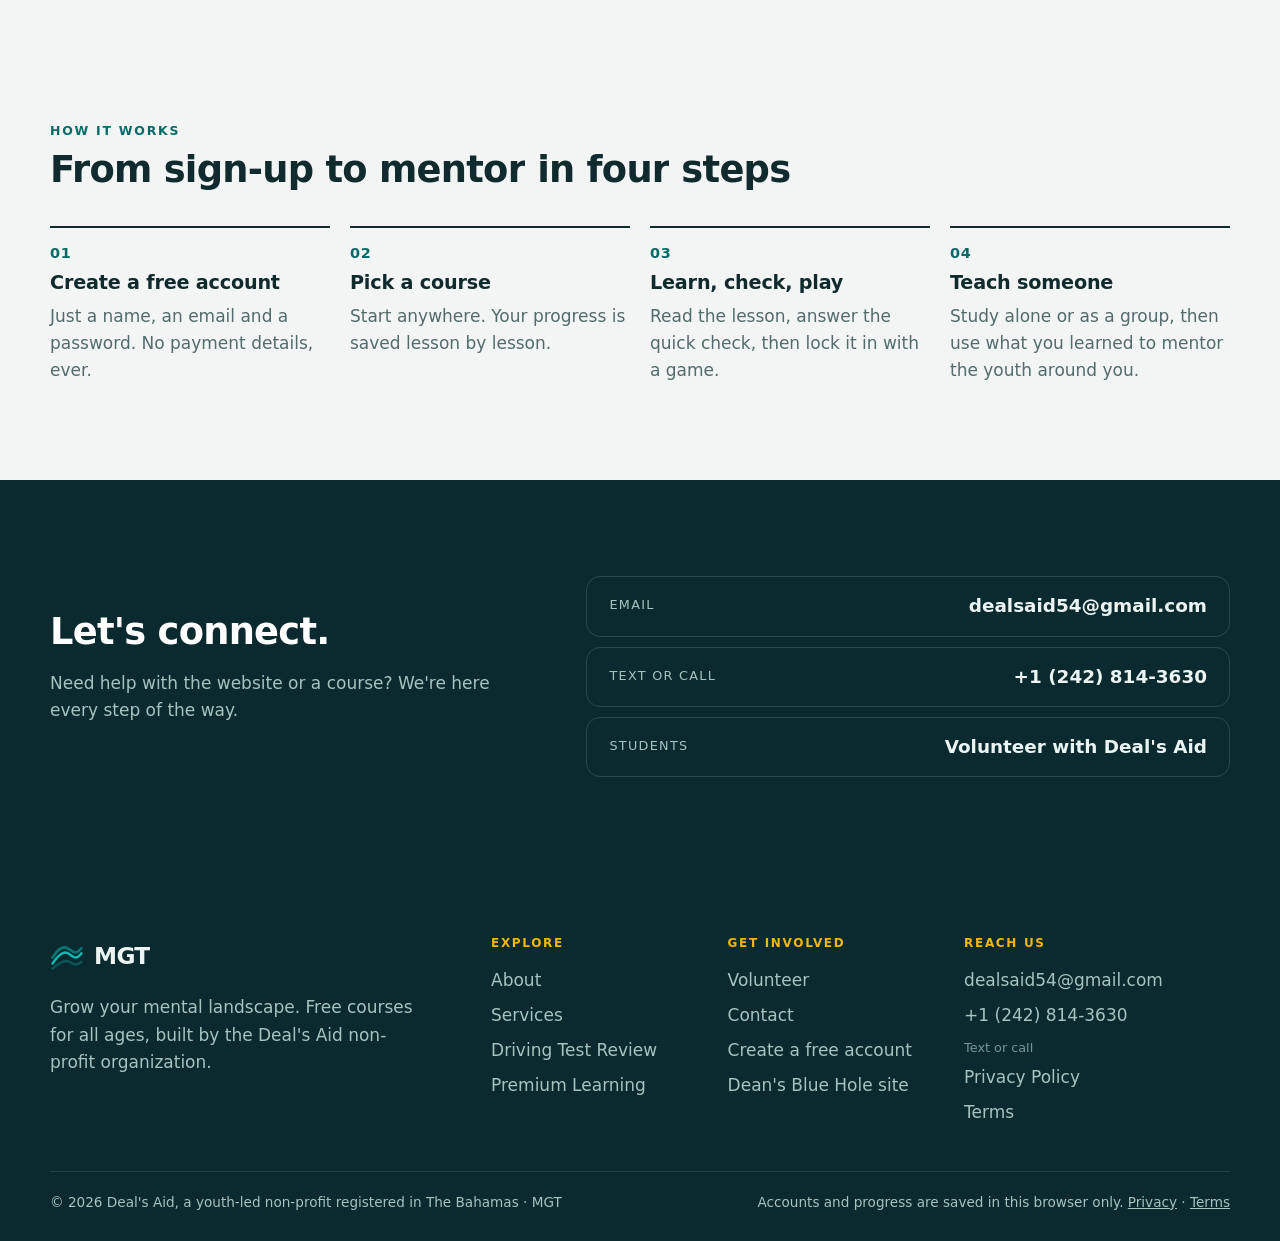
==== commit 3f249a92: "Search and sharing: meta descriptions, link previews, sitemap, robots.txt, organization data Co-Auth" ====
--- a/learn/index.html
+++ b/learn/index.html
@@ -6,6 +6,13 @@
 <meta http-equiv="Content-Security-Policy" content="default-src 'self'; script-src 'self'; style-src 'self' 'unsafe-inline' https://fonts.googleapis.com; font-src https://fonts.gstatic.com; img-src 'self' data:; connect-src 'self' https://formspree.io; form-action https://formspree.io; base-uri 'self'; object-src 'none'">
 <meta name="referrer" content="strict-origin-when-cross-origin">
 <title>MGT Learning</title>
+<link rel="canonical" href="https://dealsaid.org/learn/">
+<meta property="og:type" content="website">
+<meta property="og:title" content="MGT Learning: free courses from Deal's Aid">
+<meta property="og:description" content="Free courses for all ages: reading, writing, math, cooking, money, first aid, languages and more. Made by the Deal's Aid non-profit in The Bahamas.">
+<meta property="og:url" content="https://dealsaid.org/learn/">
+<meta property="og:image" content="https://dealsaid.org/og-image.jpg">
+<meta name="twitter:card" content="summary_large_image">
 <meta name="description" content="Free courses for all ages from the Deal's Aid non-profit: reading, writing, math, cooking, financial literacy, languages and more.">
 <link rel="preconnect" href="https://fonts.googleapis.com">
 <link rel="preconnect" href="https://fonts.gstatic.com" crossorigin>
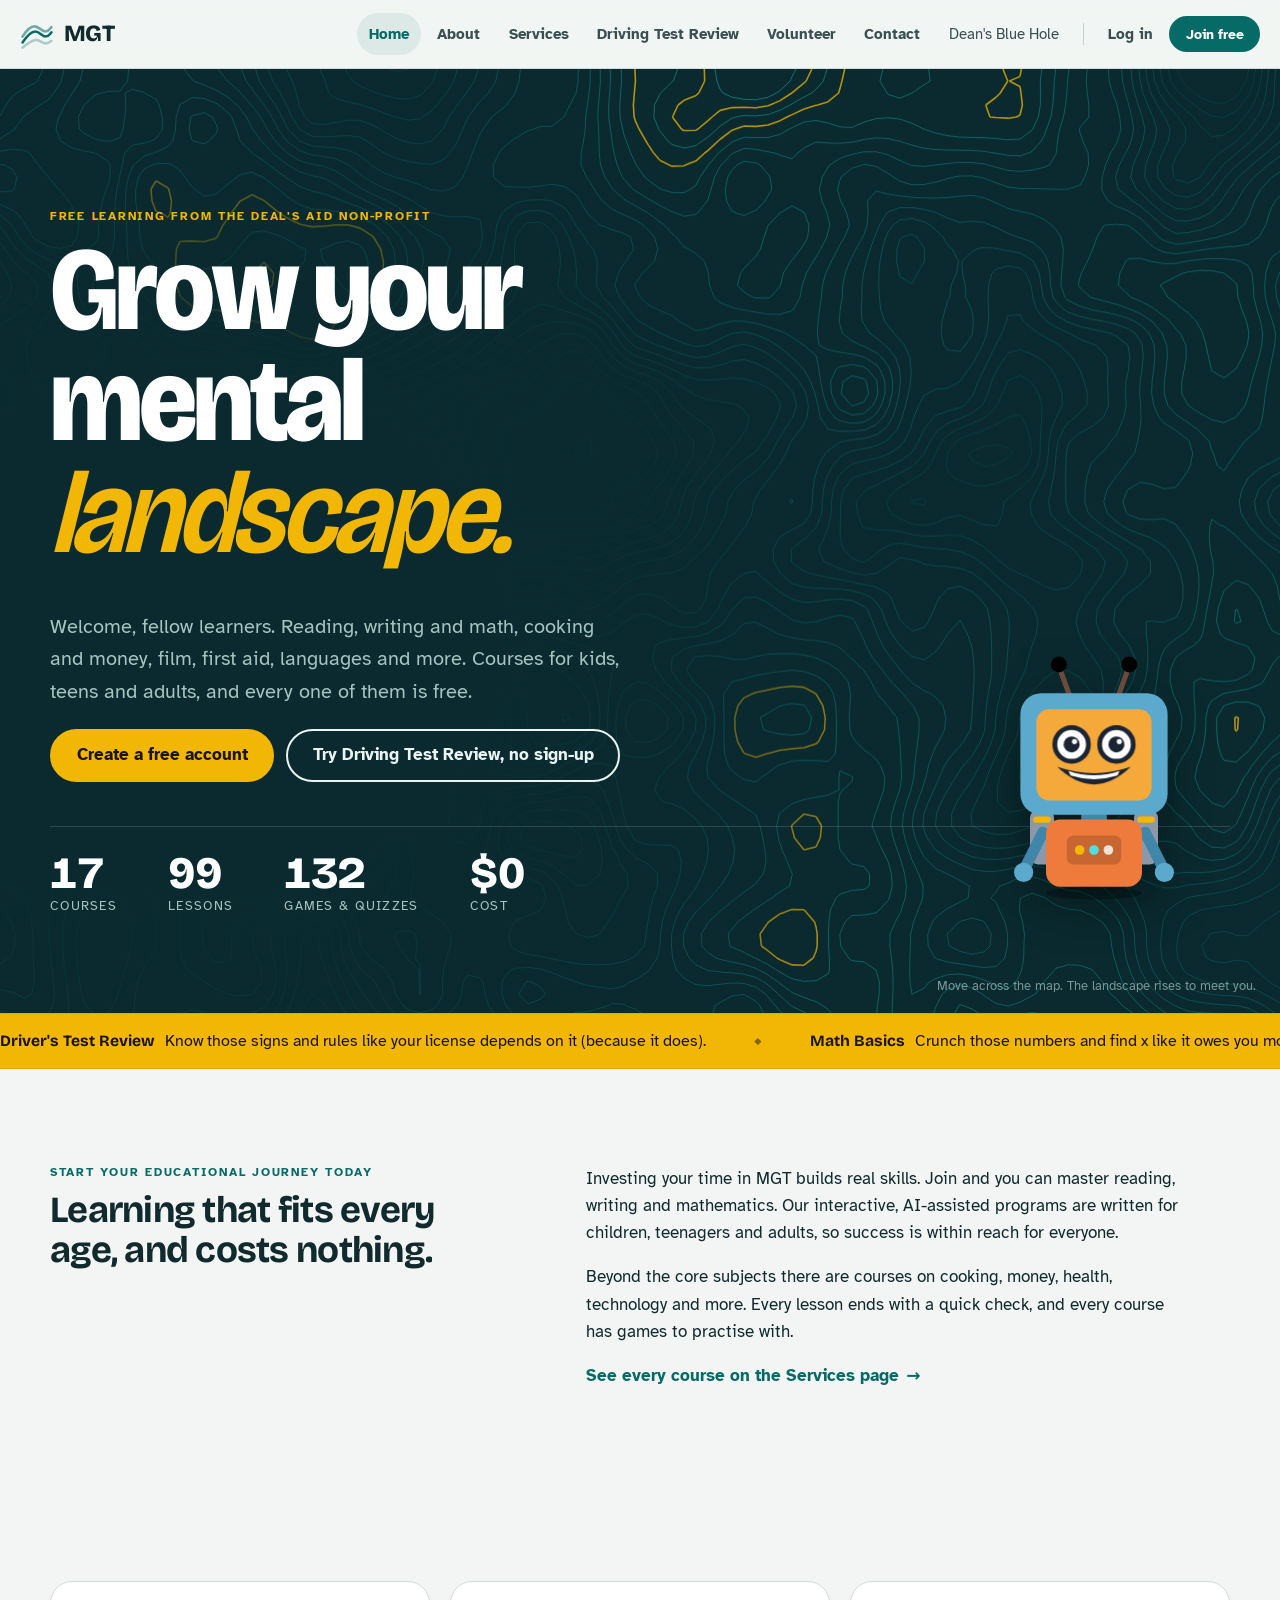
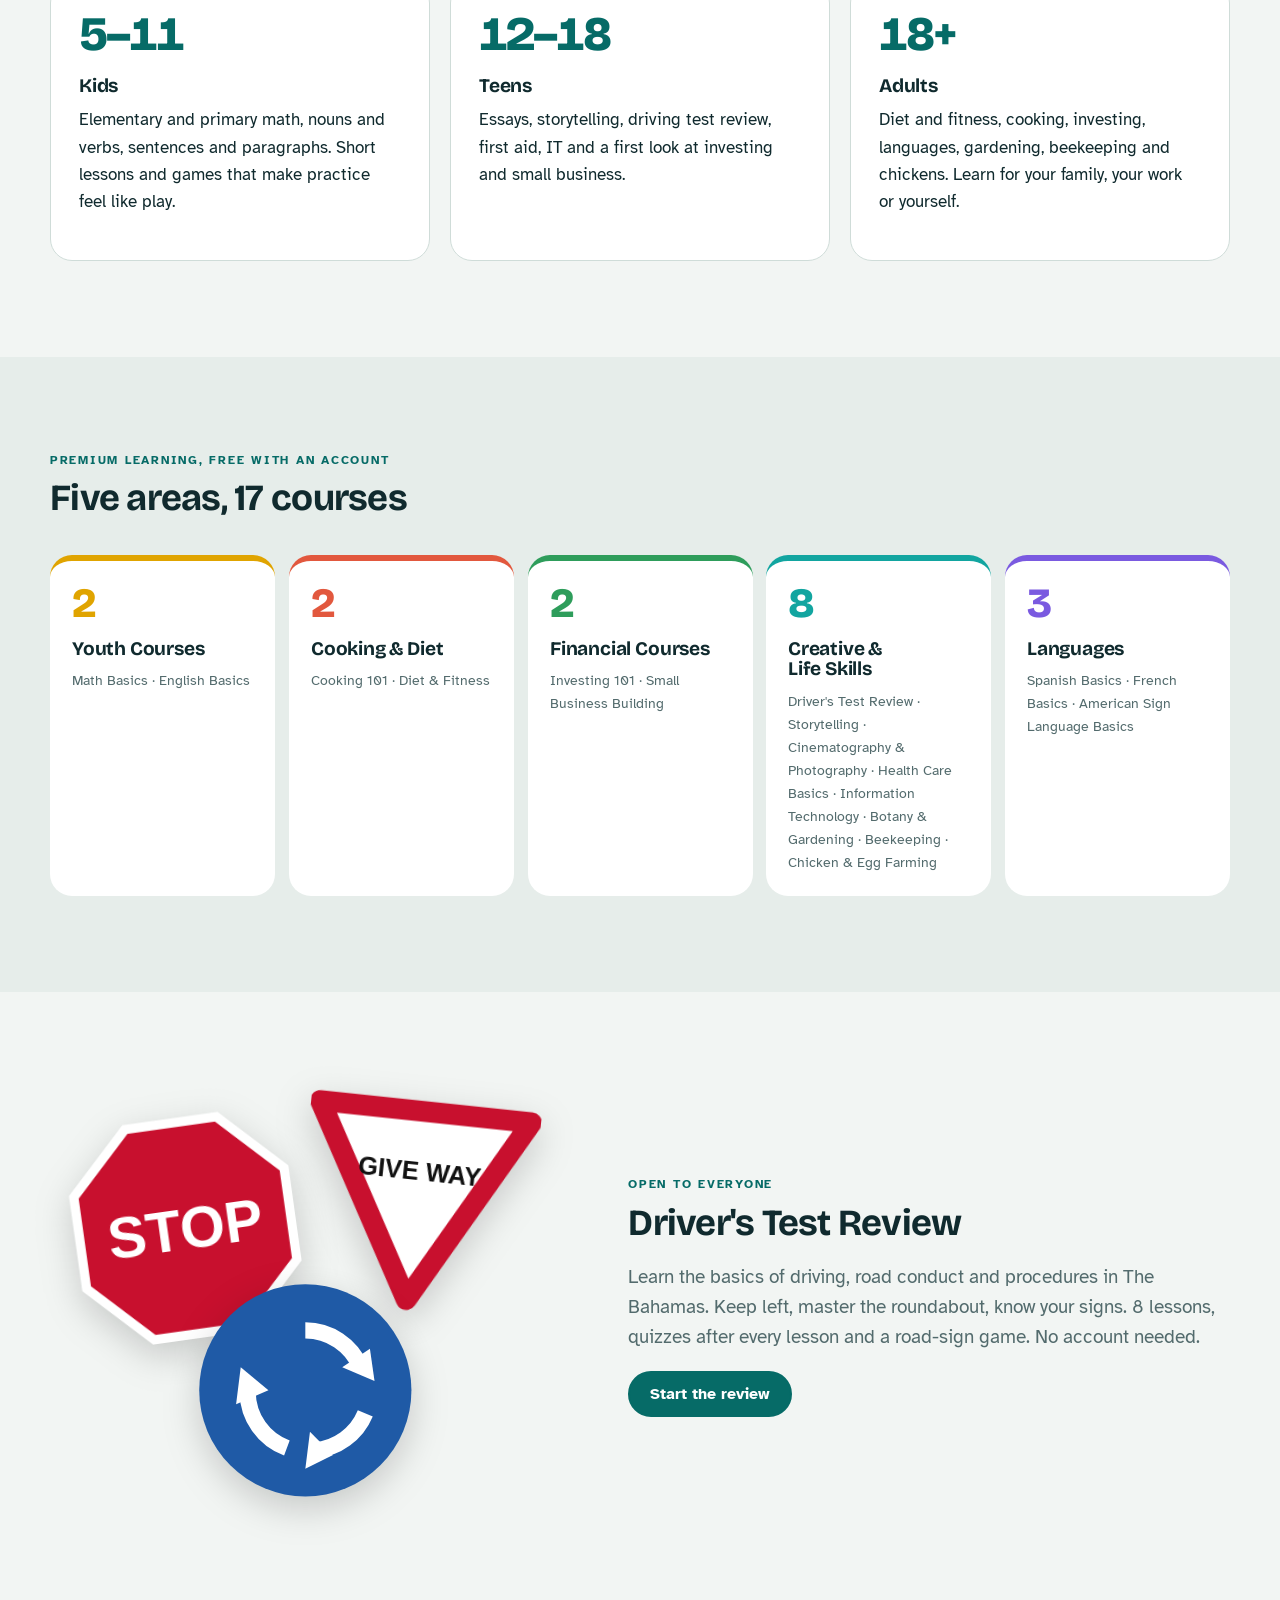
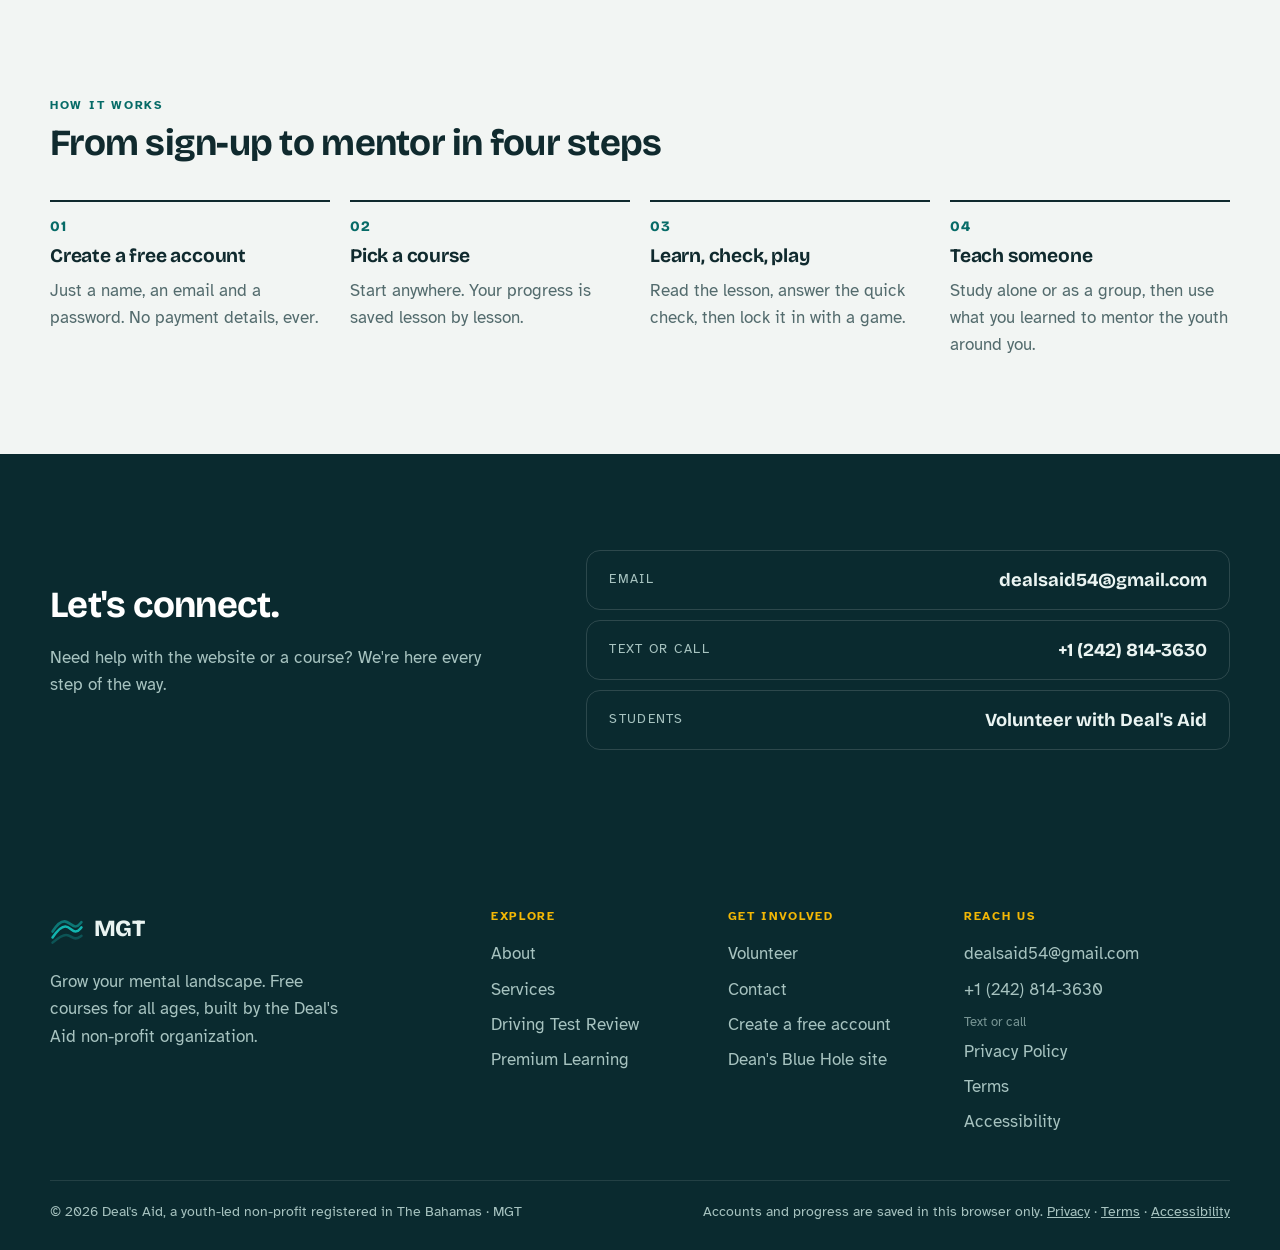
==== commit 90b6fb4f: "Self-host all fonts so visitors never contact Google; age check on course contact and volunteer form" ====
--- a/learn/index.html
+++ b/learn/index.html
@@ -3,7 +3,7 @@
 <head>
 <meta charset="utf-8">
 <meta name="viewport" content="width=device-width, initial-scale=1">
-<meta http-equiv="Content-Security-Policy" content="default-src 'self'; script-src 'self'; style-src 'self' 'unsafe-inline' https://fonts.googleapis.com; font-src https://fonts.gstatic.com; img-src 'self' data:; connect-src 'self' https://formspree.io; form-action https://formspree.io; base-uri 'self'; object-src 'none'">
+<meta http-equiv="Content-Security-Policy" content="default-src 'self'; script-src 'self'; style-src 'self' 'unsafe-inline'; font-src 'self'; img-src 'self' data:; connect-src 'self' https://formspree.io; form-action https://formspree.io; base-uri 'self'; object-src 'none'">
 <meta name="referrer" content="strict-origin-when-cross-origin">
 <title>MGT Learning</title>
 <link rel="canonical" href="https://dealsaid.org/learn/">
@@ -14,9 +14,7 @@
 <meta property="og:image" content="https://dealsaid.org/og-image.jpg">
 <meta name="twitter:card" content="summary_large_image">
 <meta name="description" content="Free courses for all ages from the Deal's Aid non-profit: reading, writing, math, cooking, financial literacy, languages and more.">
-<link rel="preconnect" href="https://fonts.googleapis.com">
-<link rel="preconnect" href="https://fonts.gstatic.com" crossorigin>
-<link rel="stylesheet" href="https://fonts.googleapis.com/css2?family=Atkinson+Hyperlegible:ital,wght@0,400;0,700;1,400&family=Bricolage+Grotesque:opsz,wdth,wght@12..96,75..100,400..800&display=swap">
+<link rel="stylesheet" href="../fonts/learn.css">
 <link rel="icon" type="image/png" href="img/robot-round.png">
 <link rel="apple-touch-icon" href="img/robot.png">
 <link rel="stylesheet" href="css/site.css">
--- a/fonts/learn.css
+++ b/fonts/learn.css
@@ -0,0 +1,69 @@
+/* Self-hosted fonts (SIL Open Font License 1.1, via Fontsource). Served from dealsaid.org so visitors' browsers never contact Google. */
+/* bricolage-grotesque-latin-ext-standard-normal */
+@font-face {
+  font-family: 'Bricolage Grotesque';
+  font-style: normal;
+  font-display: swap;
+  font-weight: 200 800;
+  font-stretch: 75% 100%;
+  src: url(./bricolage-grotesque-latin-ext-standard-normal.woff2) format('woff2-variations');
+  unicode-range: U+0100-02BA,U+02BD-02C5,U+02C7-02CC,U+02CE-02D7,U+02DD-02FF,U+0304,U+0308,U+0329,U+1D00-1DBF,U+1E00-1E9F,U+1EF2-1EFF,U+2020,U+20A0-20AB,U+20AD-20C0,U+2113,U+2C60-2C7F,U+A720-A7FF;
+}
+/* bricolage-grotesque-latin-standard-normal */
+@font-face {
+  font-family: 'Bricolage Grotesque';
+  font-style: normal;
+  font-display: swap;
+  font-weight: 200 800;
+  font-stretch: 75% 100%;
+  src: url(./bricolage-grotesque-latin-standard-normal.woff2) format('woff2-variations');
+  unicode-range: U+0000-00FF,U+0131,U+0152-0153,U+02BB-02BC,U+02C6,U+02DA,U+02DC,U+0304,U+0308,U+0329,U+2000-206F,U+20AC,U+2122,U+2191,U+2193,U+2212,U+2215,U+FEFF,U+FFFD;
+}
+/* atkinson-hyperlegible-latin-400-normal */
+@font-face {
+  font-family: 'Atkinson Hyperlegible';
+  font-style: normal;
+  font-display: swap;
+  font-weight: 400;
+  src: url(./atkinson-hyperlegible-latin-400-normal.woff2) format('woff2'), url(./atkinson-hyperlegible-latin-400-normal.woff) format('woff');
+}
+/* atkinson-hyperlegible-latin-700-normal */
+@font-face {
+  font-family: 'Atkinson Hyperlegible';
+  font-style: normal;
+  font-display: swap;
+  font-weight: 700;
+  src: url(./atkinson-hyperlegible-latin-700-normal.woff2) format('woff2'), url(./atkinson-hyperlegible-latin-700-normal.woff) format('woff');
+}
+/* atkinson-hyperlegible-latin-400-italic */
+@font-face {
+  font-family: 'Atkinson Hyperlegible';
+  font-style: italic;
+  font-display: swap;
+  font-weight: 400;
+  src: url(./atkinson-hyperlegible-latin-400-italic.woff2) format('woff2'), url(./atkinson-hyperlegible-latin-400-italic.woff) format('woff');
+}
+/* atkinson-hyperlegible-latin-ext-400-normal */
+@font-face {
+  font-family: 'Atkinson Hyperlegible';
+  font-style: normal;
+  font-display: swap;
+  font-weight: 400;
+  src: url(./atkinson-hyperlegible-latin-ext-400-normal.woff2) format('woff2'), url(./atkinson-hyperlegible-latin-ext-400-normal.woff) format('woff');
+}
+/* atkinson-hyperlegible-latin-ext-700-normal */
+@font-face {
+  font-family: 'Atkinson Hyperlegible';
+  font-style: normal;
+  font-display: swap;
+  font-weight: 700;
+  src: url(./atkinson-hyperlegible-latin-ext-700-normal.woff2) format('woff2'), url(./atkinson-hyperlegible-latin-ext-700-normal.woff) format('woff');
+}
+/* atkinson-hyperlegible-latin-ext-400-italic */
+@font-face {
+  font-family: 'Atkinson Hyperlegible';
+  font-style: italic;
+  font-display: swap;
+  font-weight: 400;
+  src: url(./atkinson-hyperlegible-latin-ext-400-italic.woff2) format('woff2'), url(./atkinson-hyperlegible-latin-ext-400-italic.woff) format('woff');
+}
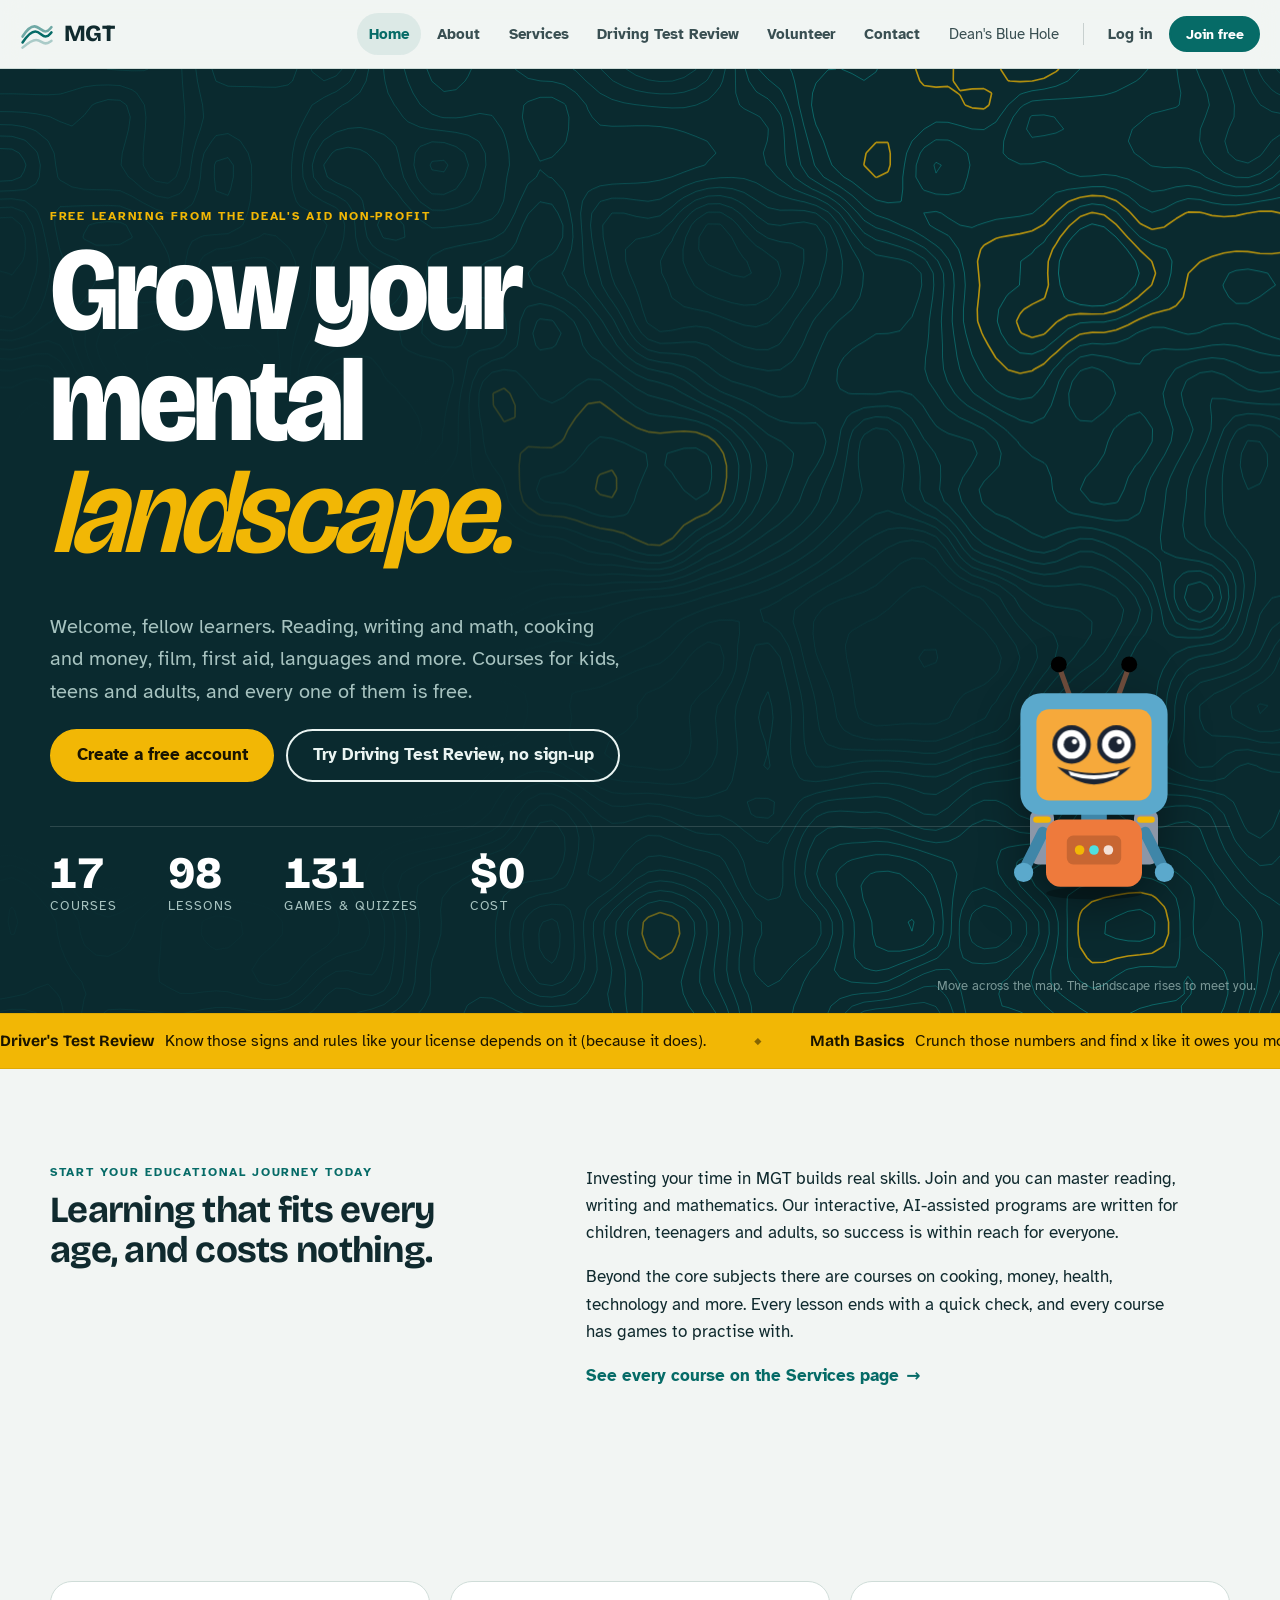
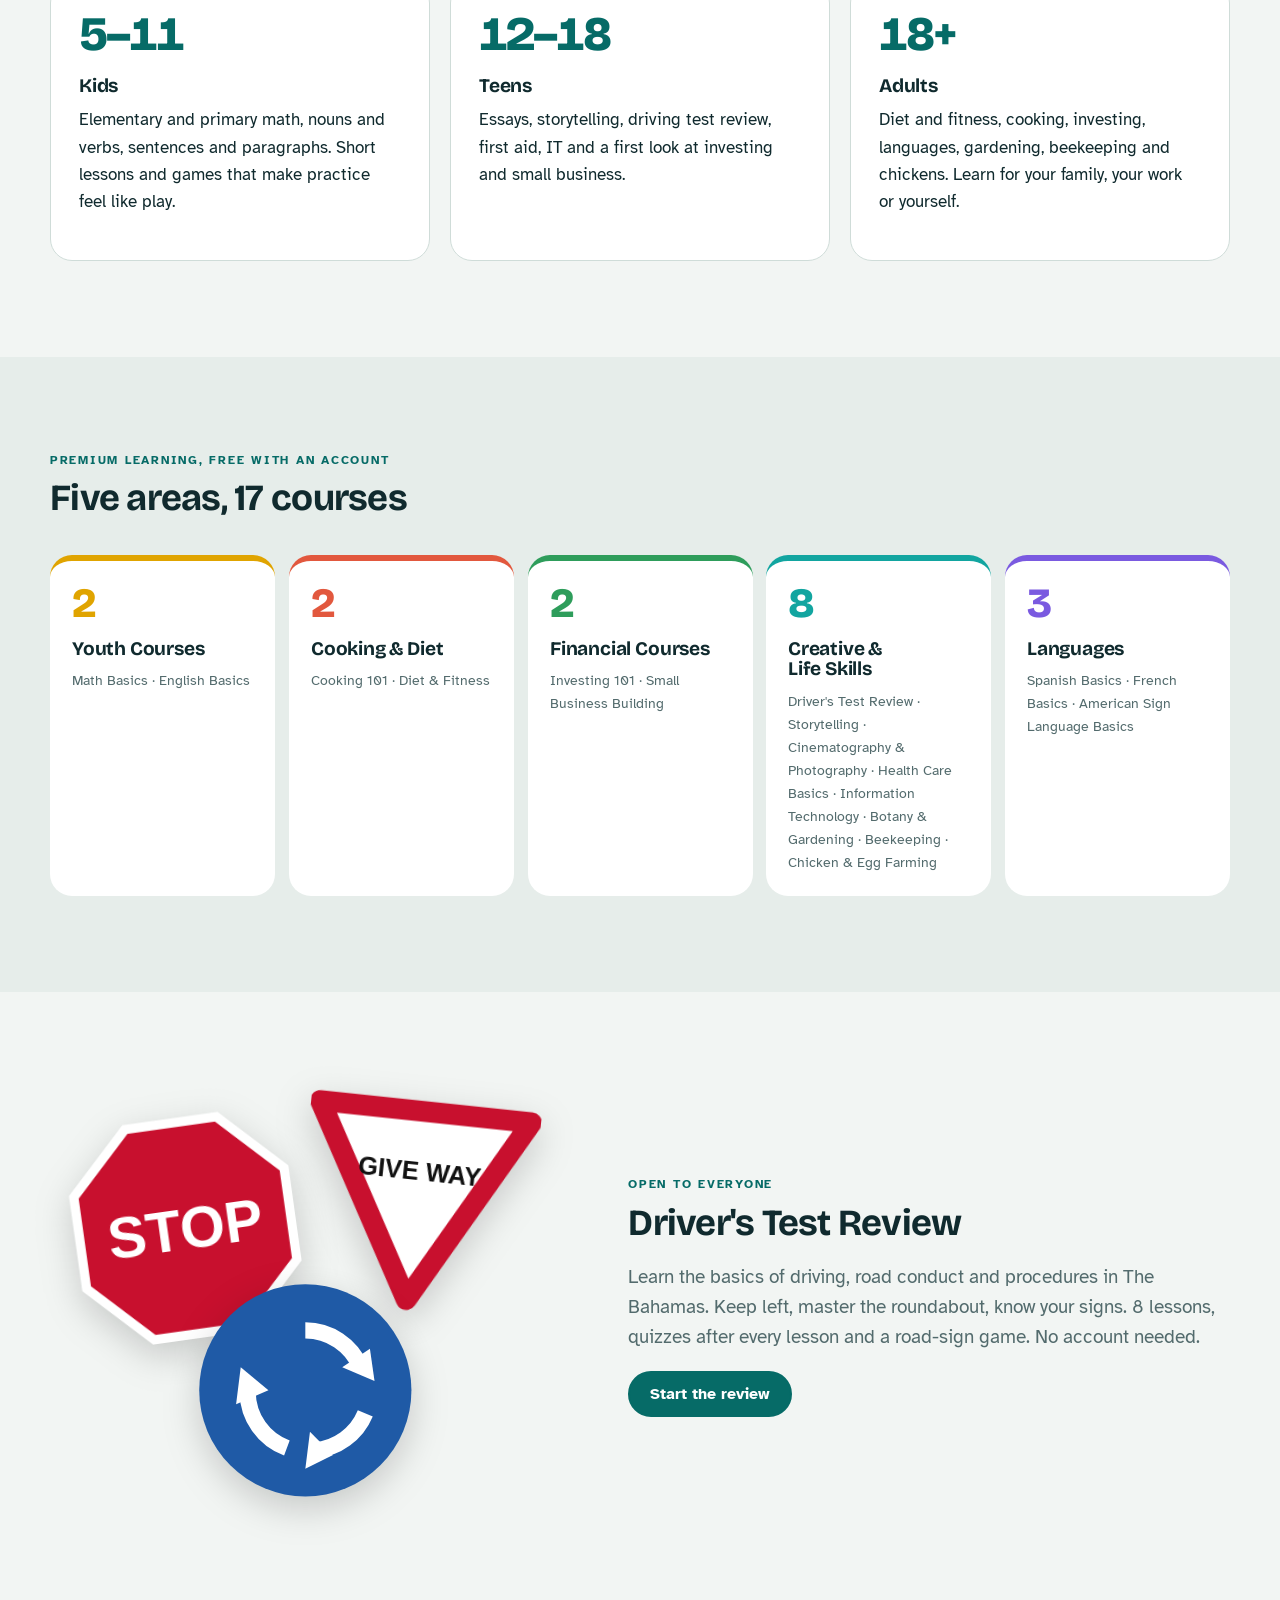
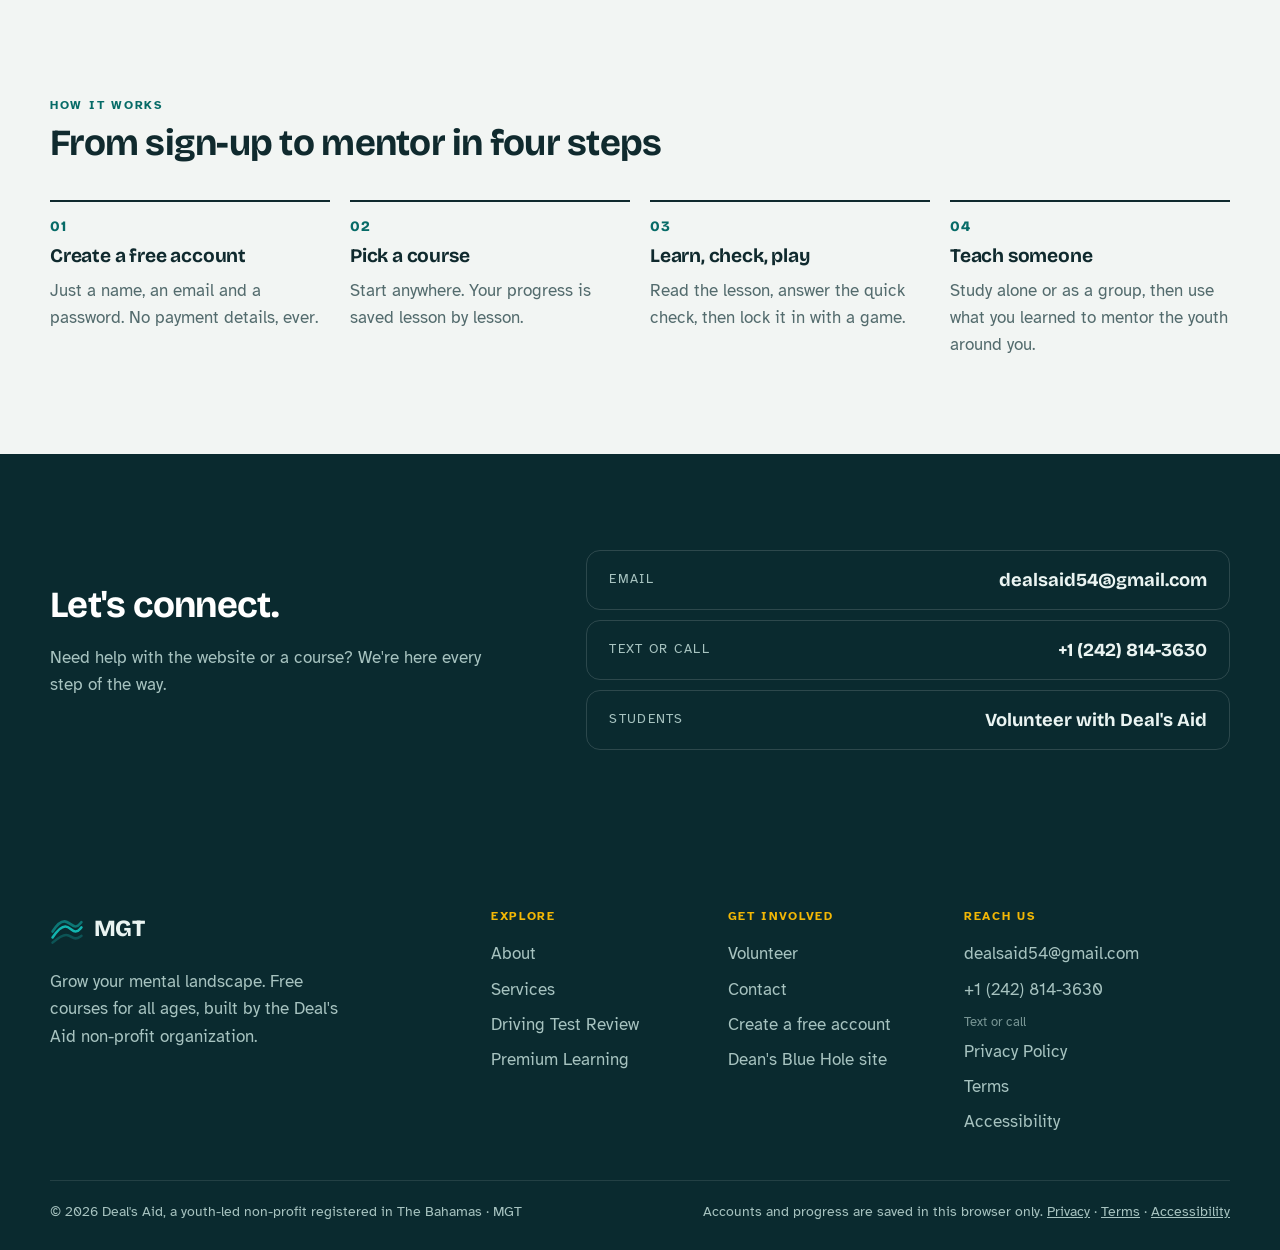
==== commit 712e14b0: "Search-friendly tab title; anti-clickjacking guard, HTTPS upgrade, safe new-tab link, security.txt C" ====
--- a/learn/index.html
+++ b/learn/index.html
@@ -3,8 +3,9 @@
 <head>
 <meta charset="utf-8">
 <meta name="viewport" content="width=device-width, initial-scale=1">
-<meta http-equiv="Content-Security-Policy" content="default-src 'self'; script-src 'self'; style-src 'self' 'unsafe-inline'; font-src 'self'; img-src 'self' data:; connect-src 'self' https://formspree.io; form-action https://formspree.io; base-uri 'self'; object-src 'none'">
+<meta http-equiv="Content-Security-Policy" content="default-src 'self'; script-src 'self'; style-src 'self' 'unsafe-inline'; font-src 'self'; img-src 'self' data:; connect-src 'self' https://formspree.io; form-action https://formspree.io; base-uri 'self'; object-src 'none'; upgrade-insecure-requests">
 <meta name="referrer" content="strict-origin-when-cross-origin">
+<script src="../frame-guard.js"></script>
 <title>MGT Learning</title>
 <link rel="canonical" href="https://dealsaid.org/learn/">
 <meta property="og:type" content="website">
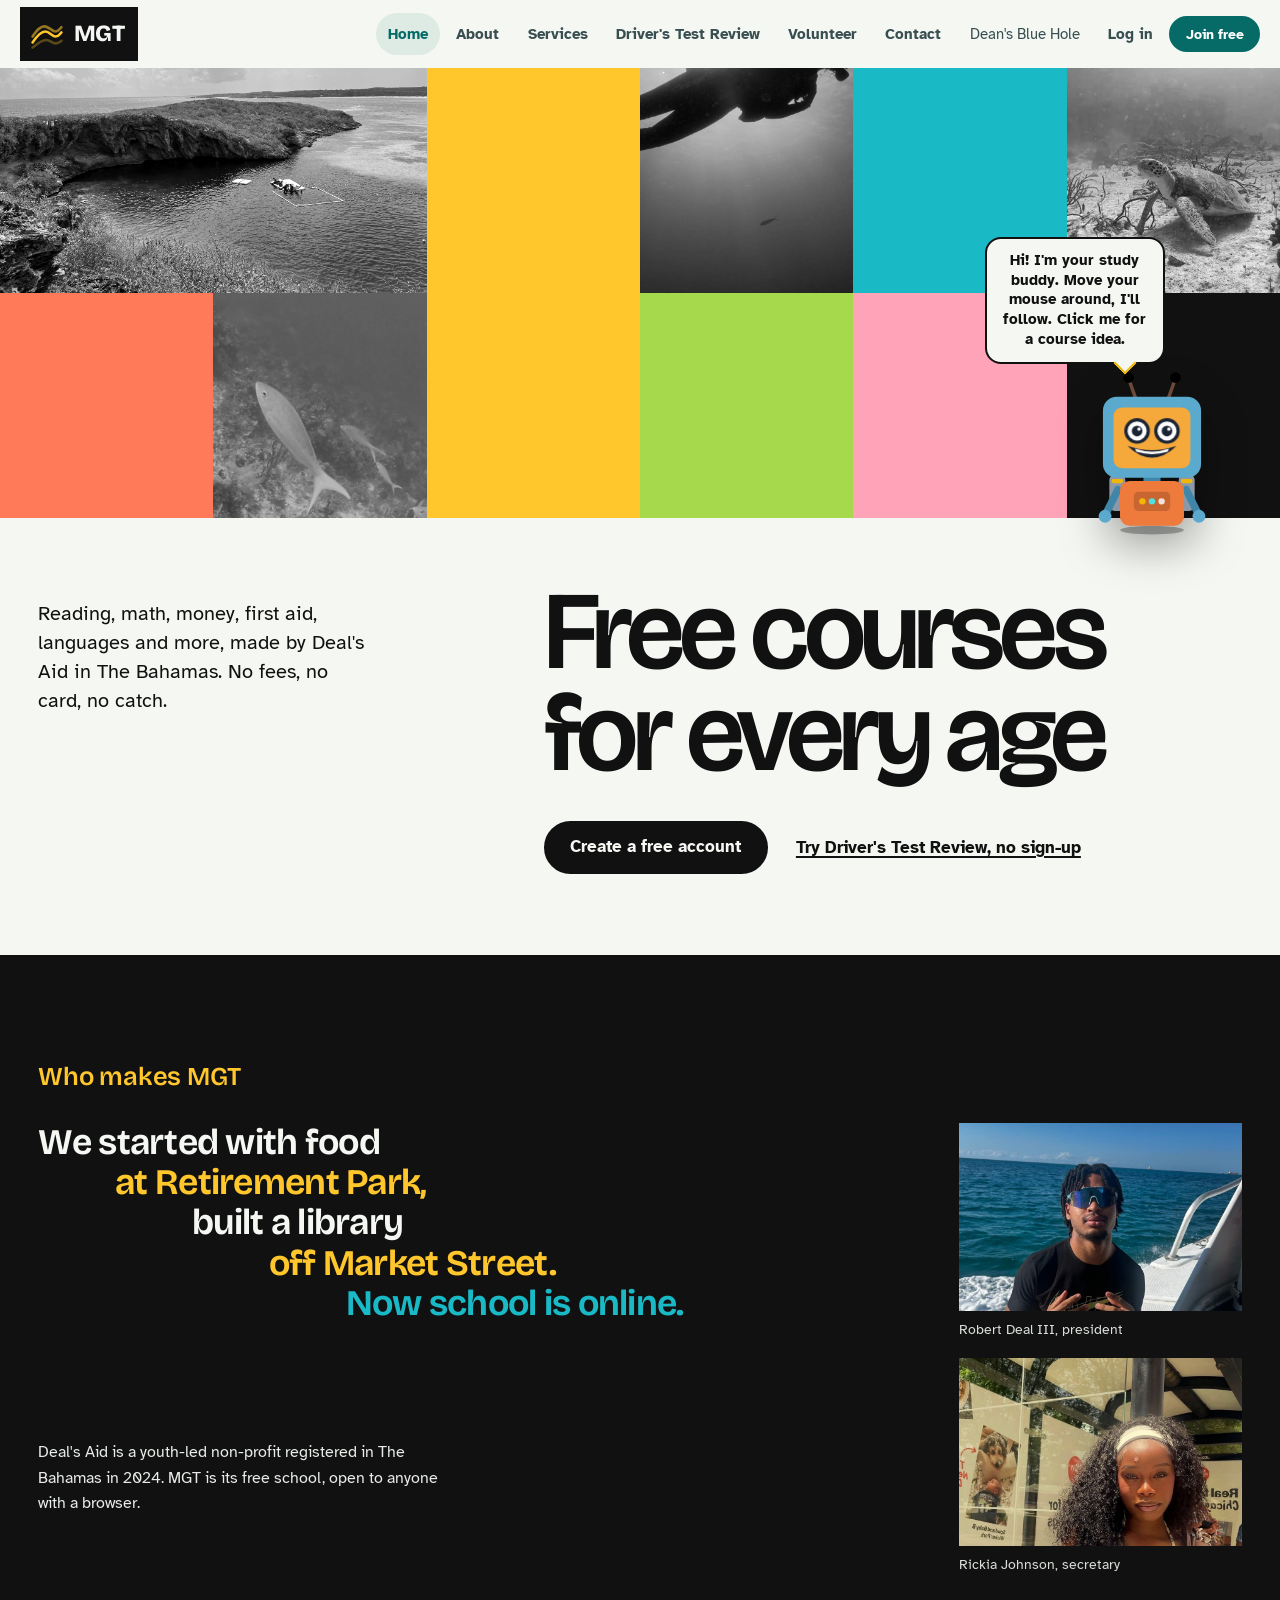
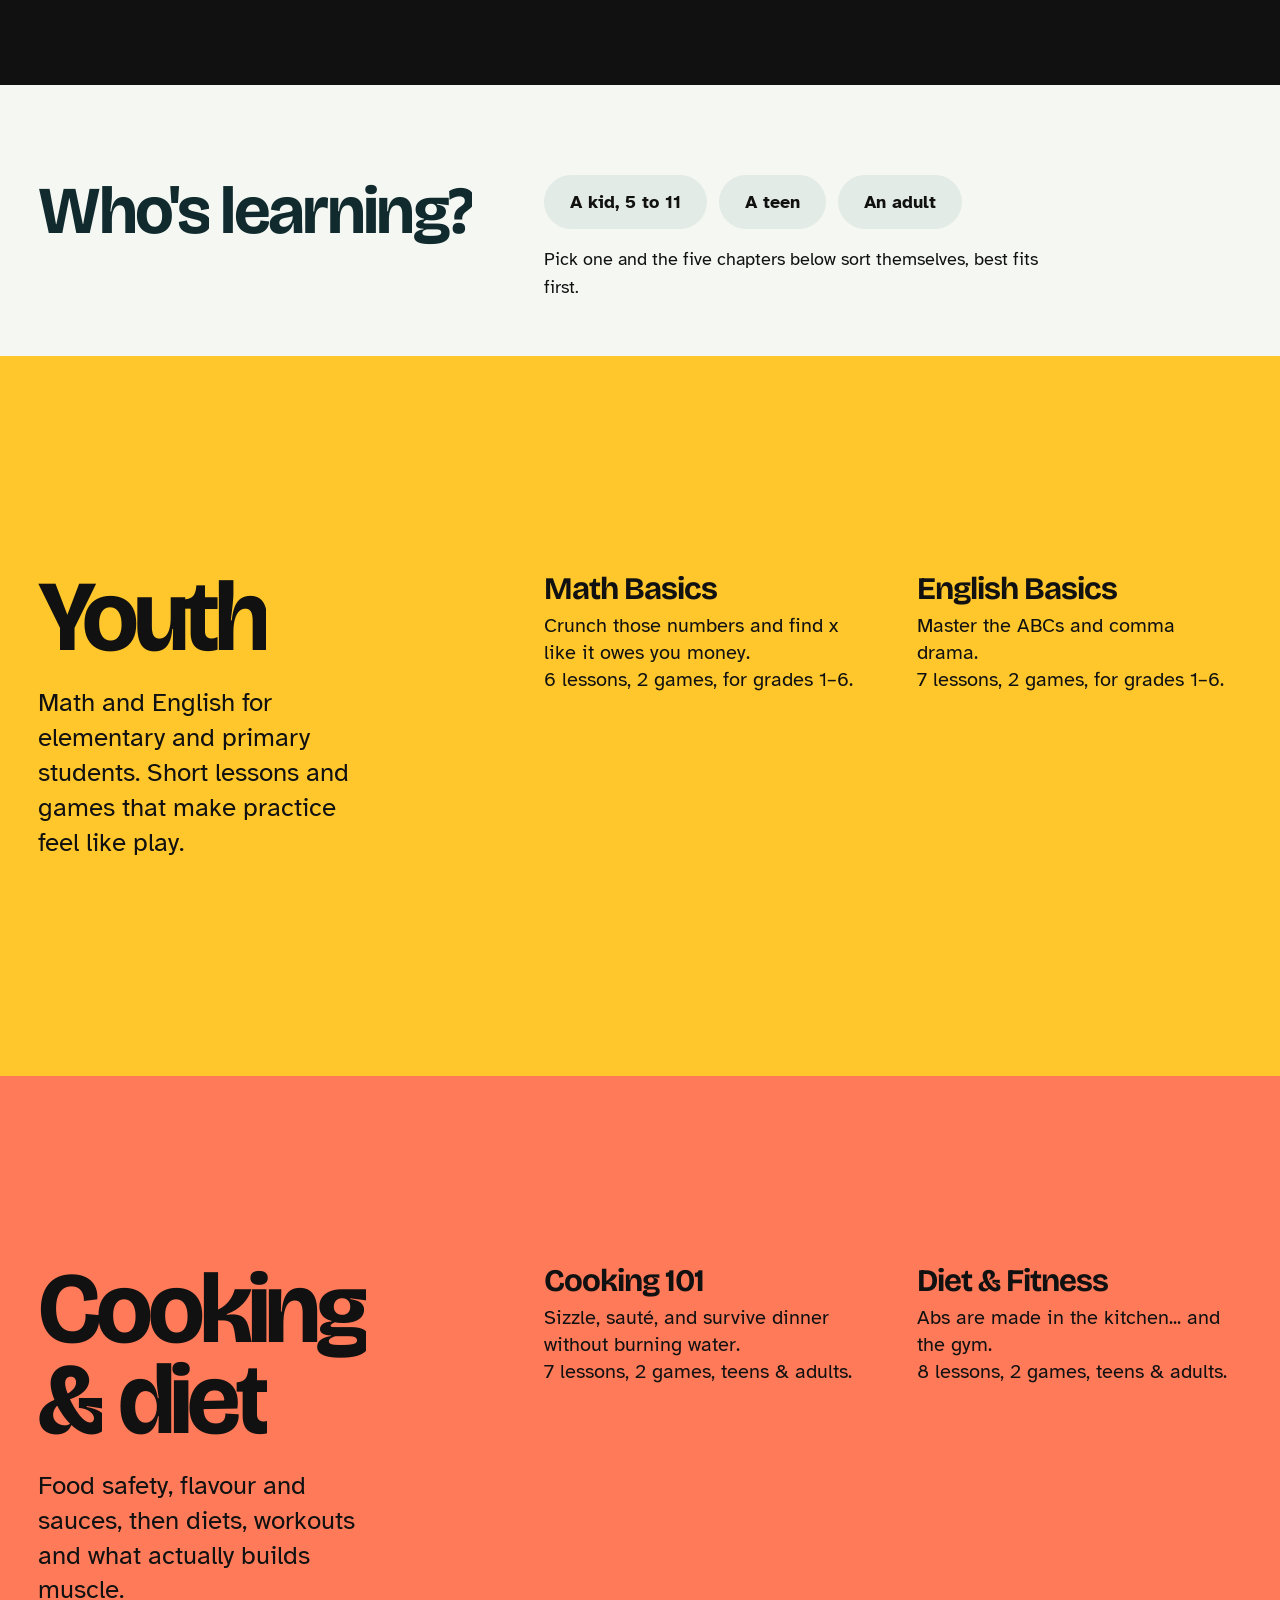
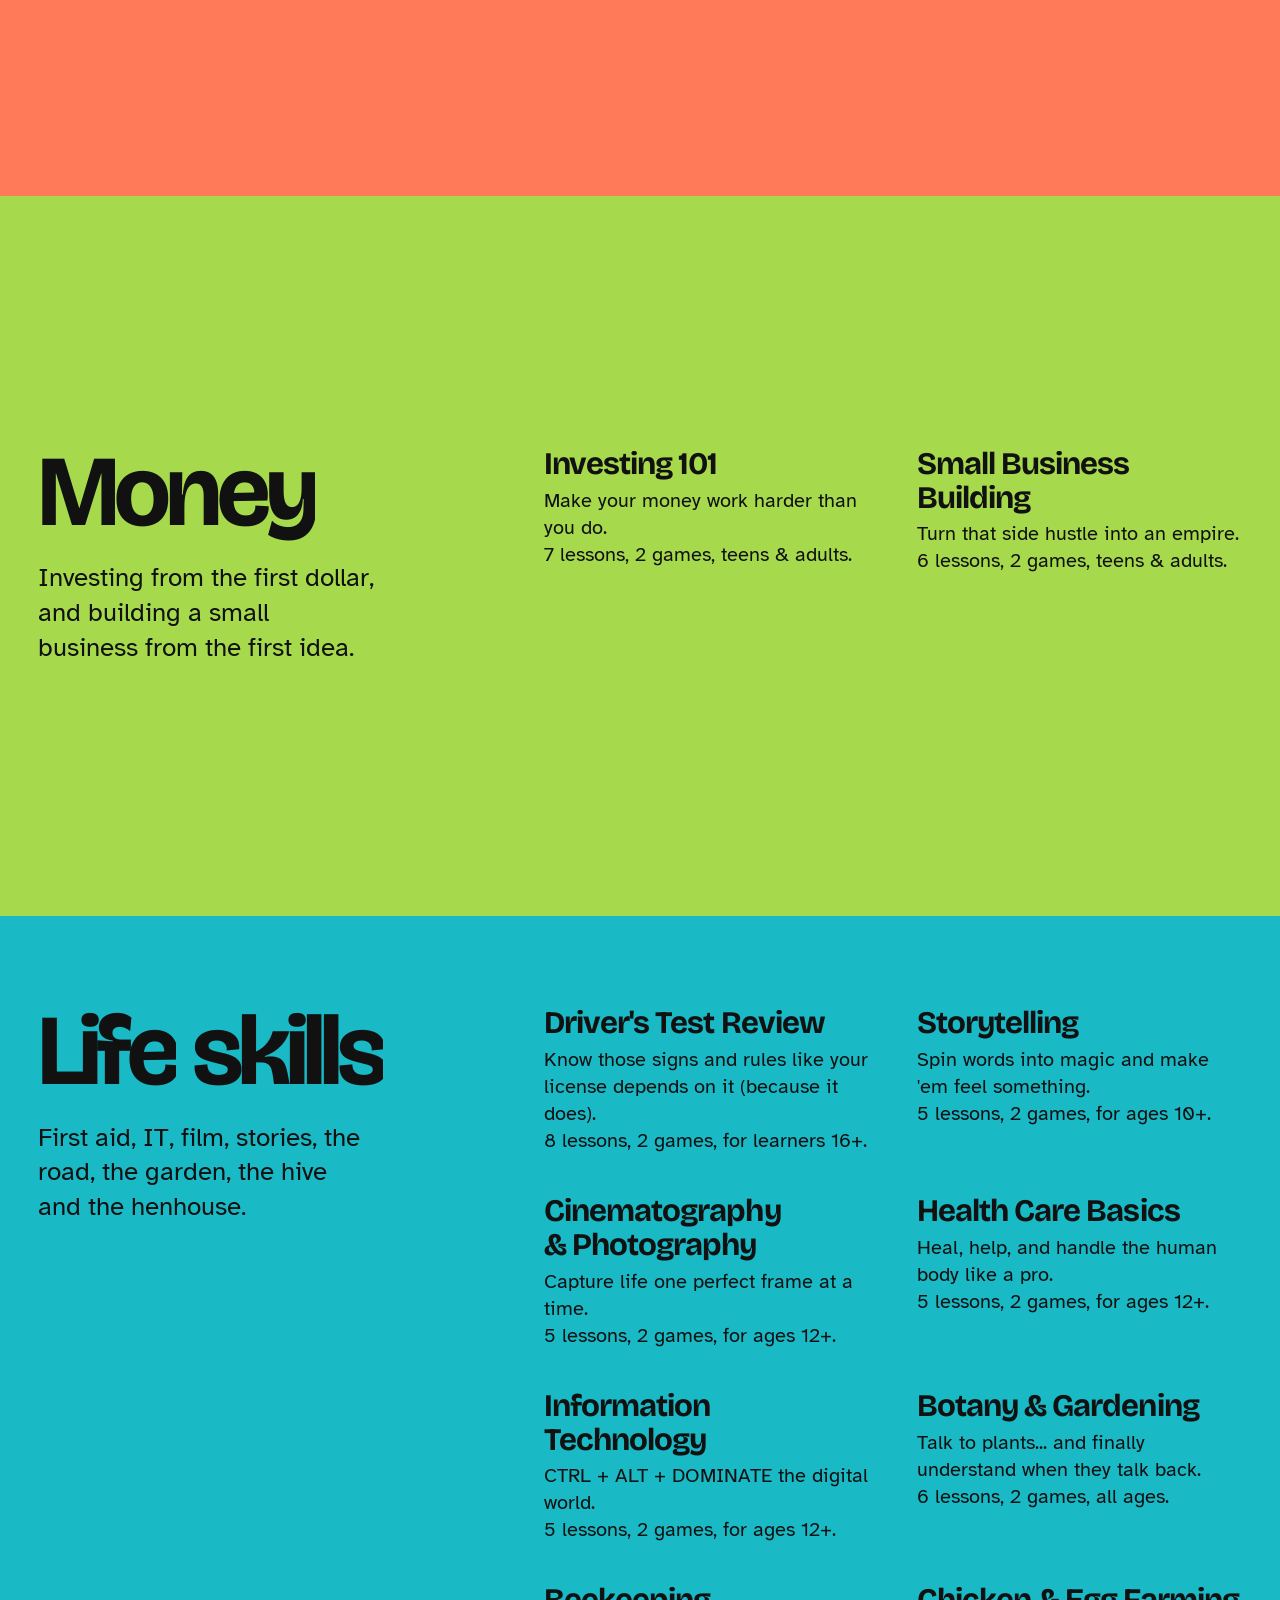
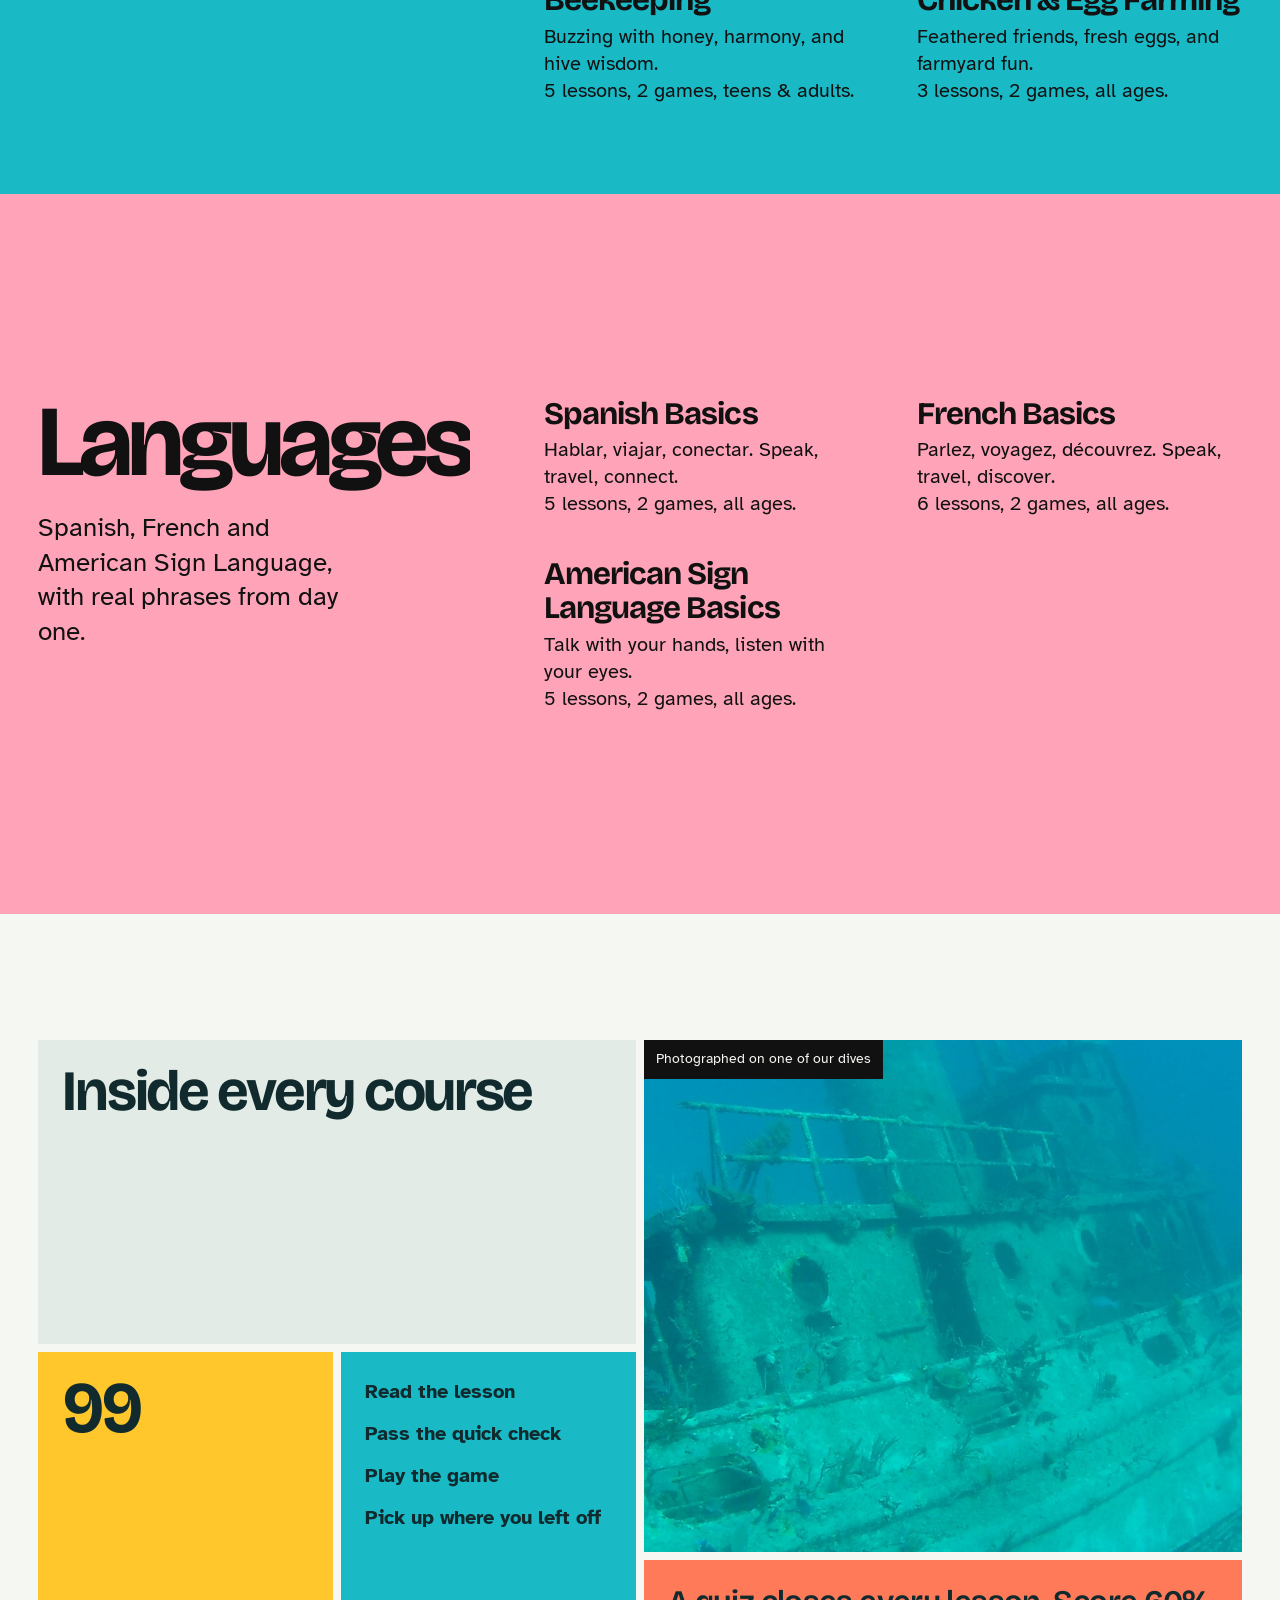
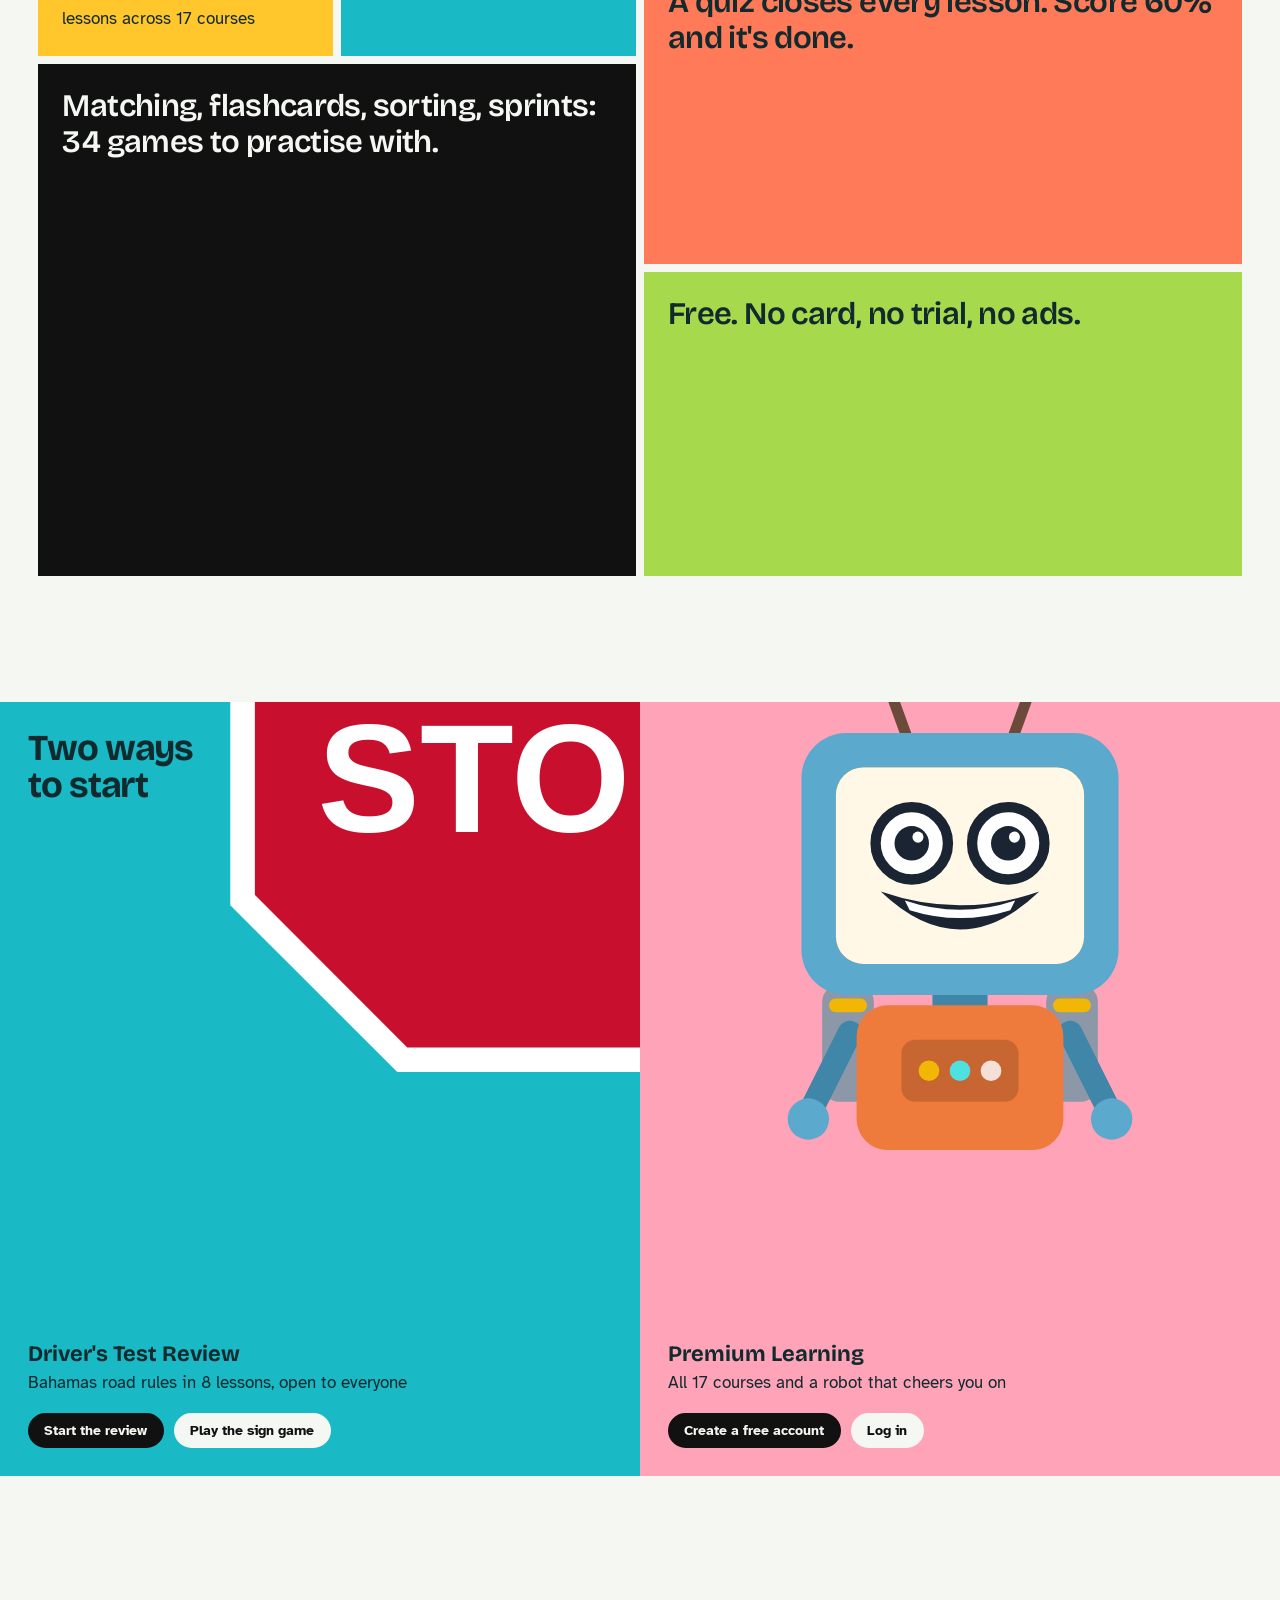
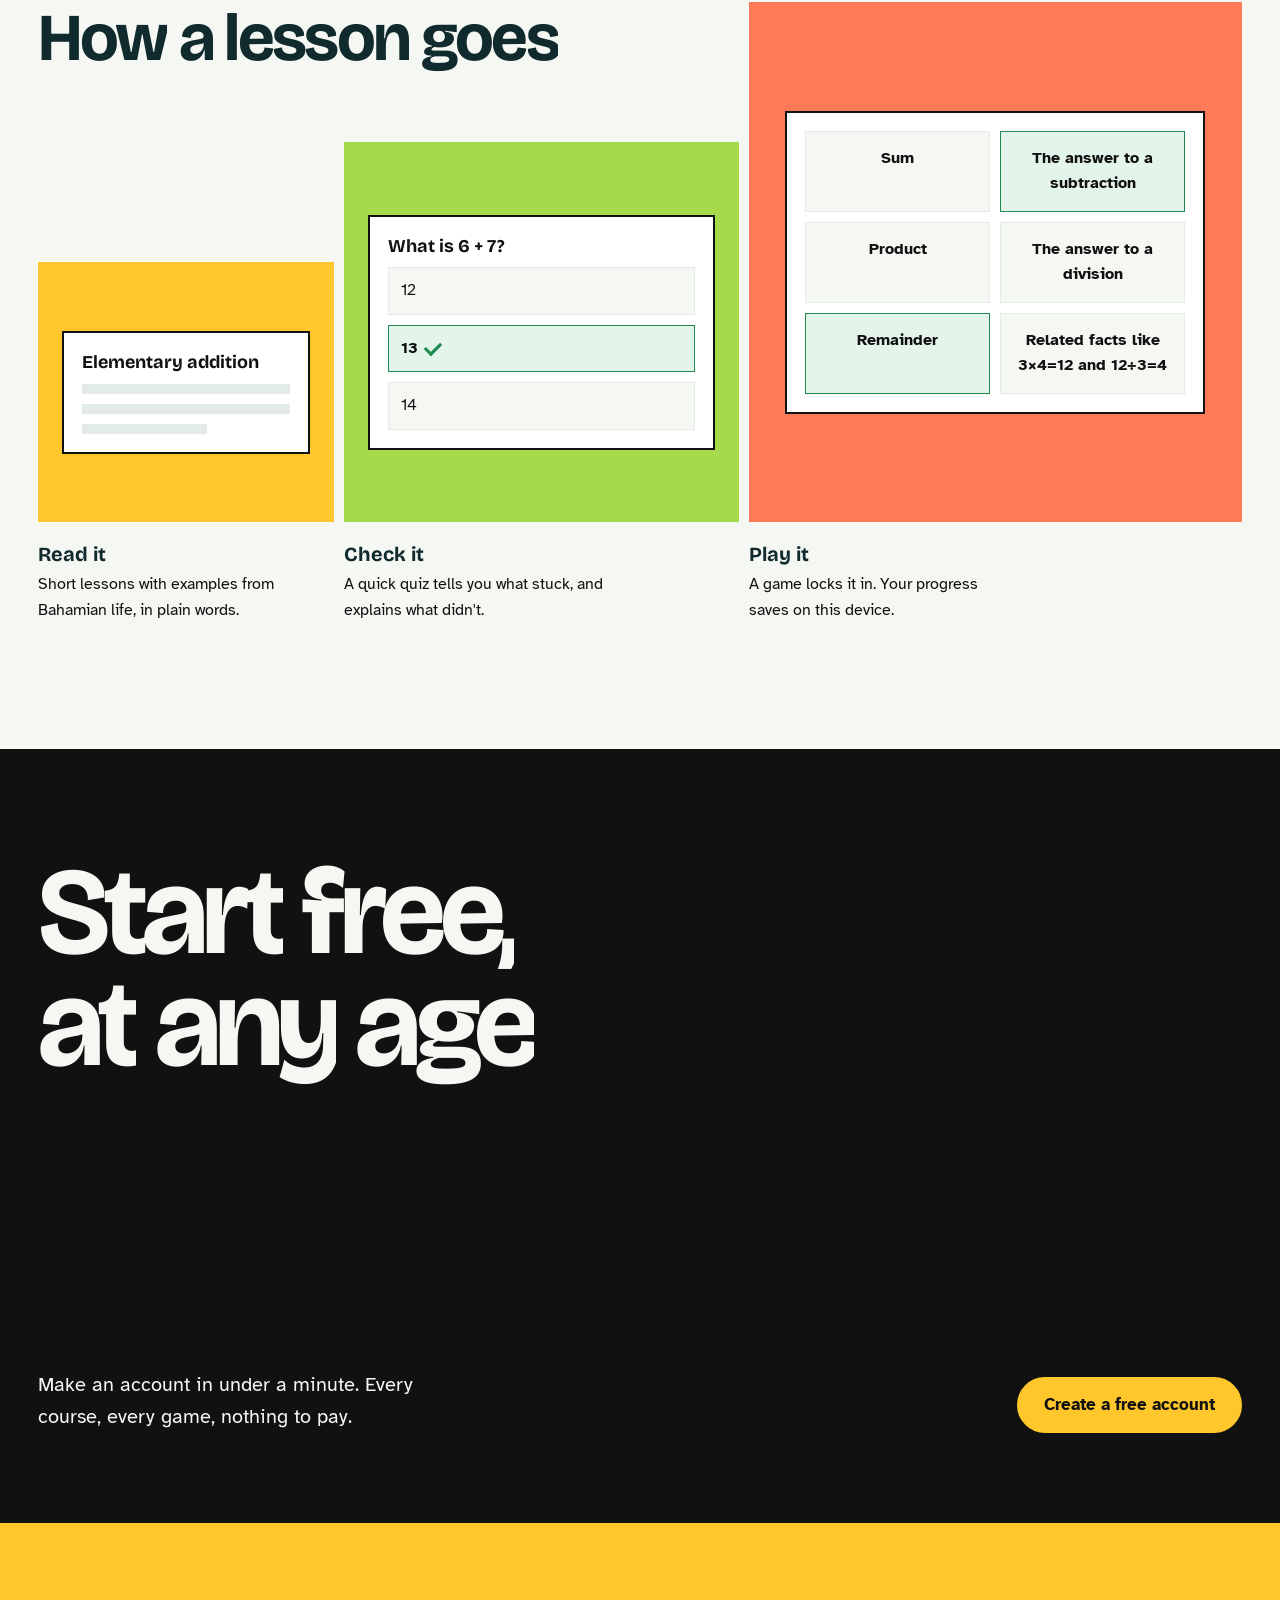
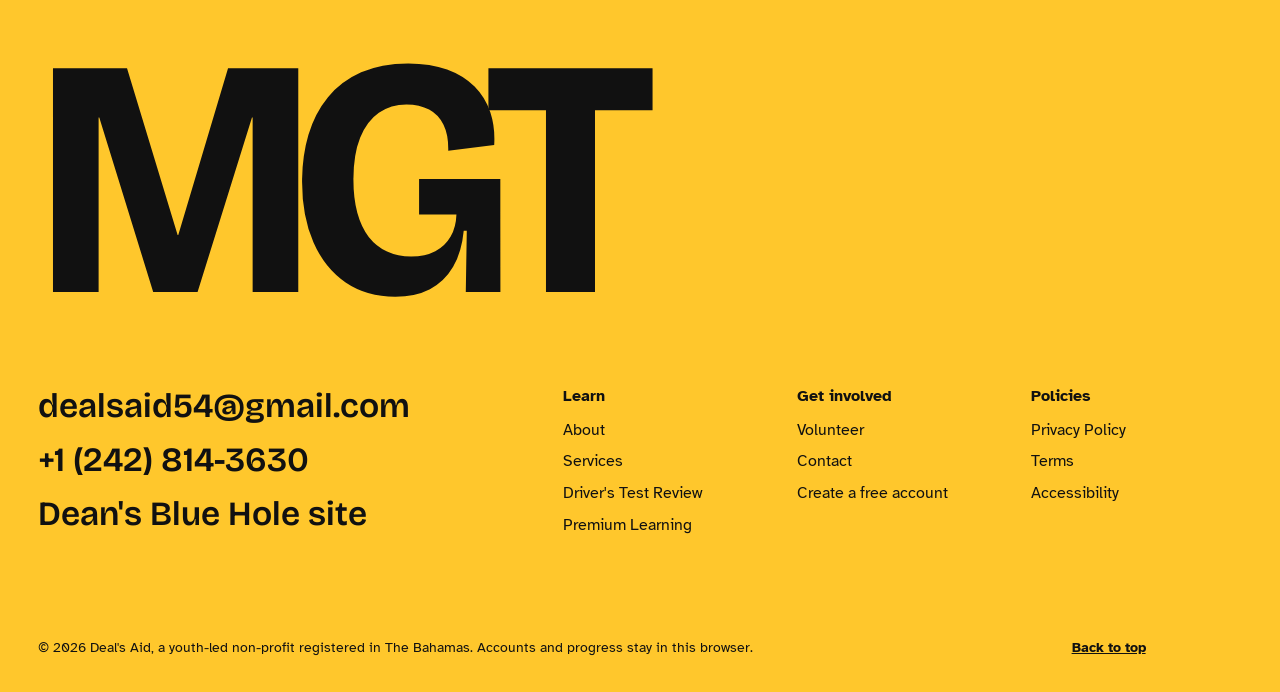
==== commit 31482f48: "Preview: adaptive graphics for slow devices; Junkanoo colour-chapter redesign of the MGT homepage - " ====
--- a/learn/index.html
+++ b/learn/index.html
@@ -6,6 +6,7 @@
 <meta http-equiv="Content-Security-Policy" content="default-src 'self'; script-src 'self'; style-src 'self' 'unsafe-inline'; font-src 'self'; img-src 'self' data:; connect-src 'self' https://formspree.io; form-action https://formspree.io; base-uri 'self'; object-src 'none'; upgrade-insecure-requests">
 <meta name="referrer" content="strict-origin-when-cross-origin">
 <script src="../frame-guard.js"></script>
+<script src="../perf.js?v=1"></script>
 <title>MGT Learning</title>
 <link rel="canonical" href="https://dealsaid.org/learn/">
 <meta property="og:type" content="website">
@@ -20,6 +21,7 @@
 <link rel="apple-touch-icon" href="img/robot.png">
 <link rel="stylesheet" href="css/site.css">
 <link rel="stylesheet" href="css/motion.css">
+<link rel="stylesheet" href="css/home.css">
 </head>
 <body>
 <header id="site-header"></header>
--- a/learn/css/home.css
+++ b/learn/css/home.css
@@ -0,0 +1,254 @@
+/* MGT homepage: "Junkanoo chapters".
+   Idea: the five learning areas become full-screen fields of flat colour, the way Junkanoo costumes are built
+   from sheets of bold crepe paper. One typeface for display (Bricolage Grotesque), Atkinson Hyperlegible kept for
+   reading because young and low-vision readers use this site. Square tiles and photos; pill buttons, decided once. */
+:root {
+  --ink: #111111;
+  --paper: #F4F7F2;
+  --paper-2: #E3EBE6;            /* one tone step down from the page, for tiles and quiet surfaces */
+  --jk-gold: #FFC72C;           /* Bahamian flag gold */
+  --jk-coral: #FF7A59;          /* hibiscus coral */
+  --jk-lime: #A6DA4C;           /* sea-grape green */
+  --jk-aqua: #19B9C6;           /* flag aquamarine */
+  --jk-conch: #FFA3B8;          /* conch-shell pink */
+  --jk-ink-band: #111111;
+  --gut: clamp(16px, 3vw, 48px);
+  --step-small: 0.875rem;       /* 14px: captions, meta */
+  --step-body: 1.125rem;        /* 18px: reading text */
+  --step-lead: clamp(1.25rem, 1.05rem + 0.7vw, 1.625rem);
+  --step-head: clamp(2.25rem, 1.3rem + 3.6vw, 4.5rem);
+  --step-display: clamp(3.25rem, 1rem + 7.4vw, 7rem);
+}
+
+/* one frame for every section: equal outer margins at every width */
+.wrap { width: min(1360px, 100% - 2 * var(--gut)); }
+
+/* plain bar: wordmark block, a few links, one action. No blur, no line. */
+#site-header { background: var(--paper); border-bottom: 0; backdrop-filter: none; -webkit-backdrop-filter: none; }
+body[data-area="public"] #site-header .logo { background: var(--ink); color: var(--paper); padding: 8px 14px 8px 10px; }
+body[data-area="public"] #site-header .logo-mark { stroke: var(--jk-gold); }
+.nav-sep { display: none; }
+
+/* ---------------- hero: mosaic masthead, title on the 42% axis ---------------- */
+.hx { position: relative; background: var(--paper); color: var(--ink); padding: 0; overflow: visible; }
+.hx::after, .hx::before { content: none !important; display: none !important; }
+.hx-band { display: grid; grid-template-columns: repeat(6, 1fr); grid-template-rows: repeat(2, 1fr); height: clamp(300px, 50svh, 520px); }
+.hx-band > * { min-width: 0; min-height: 0; width: 100%; height: 100%; display: block; }
+.hx-band img, .hx-band video { object-fit: cover; filter: grayscale(1) contrast(1.06); }
+.m-a { grid-column: 1 / span 2; }
+.t-gold { grid-column: 3; grid-row: 1 / span 2; background: var(--jk-gold); }
+.m-vid { position: relative; overflow: hidden; }
+.m-vid img, .m-vid video { position: absolute; inset: 0; width: 100%; height: 100%; }
+.m-vid video { opacity: 0; transition: opacity .6s; }
+.m-vid.playing video { opacity: 1; }
+.t-aqua { background: var(--jk-aqua); } .t-coral { background: var(--jk-coral); } .t-lime { background: var(--jk-lime); }
+.t-conch { background: var(--jk-conch); } .t-ink { background: var(--ink); }
+.hx-body { display: grid; grid-template-columns: 42% 1fr; align-items: start; padding-block: clamp(40px, 7vh, 96px) clamp(56px, 9vh, 120px); }
+.hx-stand { font-size: 1.25rem; line-height: 1.45; max-width: 30ch; margin: 0; padding-top: .9em; color: var(--ink); }
+.hx-title { font-family: var(--font-display); font-size: var(--step-display); font-weight: 600; letter-spacing: -0.05em; line-height: .92;
+  font-variation-settings: "opsz" 96; margin: 0 0 36px; color: var(--ink); max-width: none; }
+.hx-title .ml { display: block; overflow: hidden; padding-bottom: .1em; margin-bottom: -.1em; }
+.hx-title .ml > span { display: inline-block; }
+.hx-act { display: flex; flex-wrap: wrap; align-items: center; gap: 16px 28px; }
+.hx .btn.big { --b: var(--ink); color: var(--paper) !important; min-height: 52px; }
+.tlink { font-weight: 700; color: var(--ink); text-decoration: underline; text-underline-offset: .2em; text-decoration-thickness: 2px; }
+.tlink:hover { text-decoration-color: var(--jk-coral); }
+.hx .robo-slot { top: calc(clamp(300px, 50svh, 520px) - 150px); bottom: auto; right: clamp(16px, 5vw, 80px); width: clamp(110px, 10vw, 150px); }
+.hx .robo-say { background: var(--paper); color: var(--ink); border-color: var(--ink); box-shadow: none; }
+
+/* ---------------- staircase statement on the ink field ---------------- */
+.stair { background: var(--ink); color: var(--paper); padding-block: clamp(72px, 12vh, 160px); }
+.stair-in { display: grid; grid-template-columns: repeat(12, 1fr); gap: 0 24px; align-items: start; }
+.stair-h { grid-column: 1 / -1; font-size: var(--step-lead); font-weight: 600; color: var(--jk-gold); margin: 0 0 32px; letter-spacing: -0.01em; }
+.stair-text { grid-column: 1 / span 9; margin: 0; font-family: var(--font-display); font-weight: 650; font-size: clamp(1.5rem, 1rem + 1.6vw, 2.25rem); line-height: 1.12; letter-spacing: -0.02em; }
+.stair-text span { display: block; }
+.stair-text span:nth-child(2) { padding-left: 6vw; color: var(--jk-gold); }
+.stair-text span:nth-child(3) { padding-left: 12vw; }
+.stair-text span:nth-child(4) { padding-left: 18vw; color: var(--jk-gold); }
+.stair-text span:nth-child(5) { padding-left: 24vw; color: var(--jk-aqua); }
+.stair-pics { grid-column: 10 / span 3; grid-row: 2 / span 2; margin: 0; display: grid; gap: 16px; }
+.stair-pics img { width: 100%; height: auto; aspect-ratio: 3 / 2; object-fit: cover; object-position: 50% 28%; display: block; }
+.stair-pics div:last-child img { object-position: 50% 40%; }
+.stair-pics figcaption { font-size: var(--step-small); color: #D9DED9; margin-top: 8px; }
+.stair-note { grid-column: 1 / span 6; margin: 56px 0 0; font-size: 1rem; color: #E8ECE8; max-width: 52ch; }
+
+/* ---------------- the live thing: who's learning? ---------------- */
+.pick { background: var(--paper); padding-block: clamp(64px, 10vh, 128px) clamp(40px, 6vh, 72px); }
+.pick-in { display: grid; grid-template-columns: 42% 1fr; gap: 16px 0; align-items: end; }
+.pick h2 { font-size: var(--step-head); letter-spacing: -0.04em; margin: 0; grid-row: span 2; align-self: start; }
+.pick-btns { display: flex; flex-wrap: wrap; gap: 12px; }
+.pk { appearance: none; font: 700 1.125rem/1 var(--font-body); color: var(--ink); background: var(--paper-2); border: 2px solid transparent; border-radius: 999px;
+  padding: 16px 24px; min-height: 52px; cursor: pointer; transition: background .2s, transform .2s var(--ease), border-color .2s; }
+.pk:hover { border-color: var(--ink); transform: translateY(-2px); }
+.pk:active { transform: translateY(0) scale(.97); }
+.pk[aria-pressed="true"] { background: var(--ink); color: var(--paper); }
+.pick-out { margin: 0; font-size: var(--step-body); max-width: 56ch; color: var(--ink); min-height: 3em; }
+
+/* ---------------- colour chapters ---------------- */
+.chap { min-height: 80svh; color: var(--ink); padding-block: clamp(64px, 10vh, 128px); display: flex; align-items: center; }
+.chap-youth { background: var(--jk-gold); } .chap-wellness { background: var(--jk-coral); } .chap-money { background: var(--jk-lime); }
+.chap-creative { background: var(--jk-aqua); } .chap-lang { background: var(--jk-conch); }
+.chap-in { display: grid; grid-template-columns: 42% 1fr; gap: 32px 0; align-items: start; width: min(1360px, 100% - 2 * var(--gut)); }
+.chap h2 { font-size: clamp(3rem, 1rem + 6.6vw, 7.5rem); letter-spacing: -0.05em; line-height: .9; margin: 0 0 24px; color: var(--ink); }
+.chap-head p { font-size: var(--step-lead); line-height: 1.35; max-width: 24ch; margin: 0; color: var(--ink); }
+.chap-list { list-style: none; margin: 0; padding: 0; display: grid; grid-template-columns: 1fr 1fr; gap: 40px 48px; }
+.chap-list li { transition: opacity .35s, transform .35s var(--ease); }
+.chap-list li { display: grid; gap: 6px; align-content: start; }
+.chap-list .cr-t { margin: 0; }
+.chap-list .cr-t a { color: var(--ink); text-decoration: none; }
+.chap-list .cr-d, .chap-list .cr-pick { margin: 0; }
+.chap-list .cr-t a:hover, .chap-list .cr-t a:focus-visible { text-decoration: underline; text-decoration-thickness: 3px; text-underline-offset: .12em; }
+.cr-t { font: 700 clamp(1.5rem, 1rem + 1.2vw, 2.25rem)/1.08 var(--font-display); letter-spacing: -0.03em; }
+.cr-d { font-size: 1.25rem; line-height: 1.35; max-width: 30ch; }
+.cr-m { white-space: nowrap; }
+.cr-pick { display: none; font-weight: 700; font-size: var(--step-small); margin-top: 8px; }
+.chapters[data-learner] .nofit { opacity: .42; }
+.chapters[data-learner] .first .cr-pick { display: block; }
+.chapters[data-learner] .first .cr-t { text-decoration: underline; text-decoration-thickness: 4px; text-underline-offset: .12em; }
+
+/* ---------------- mosaic of unlike tiles ---------------- */
+.mosaic { background: var(--paper); padding-block: clamp(96px, 14vh, 200px); }
+.mos-grid { display: grid; grid-template-columns: repeat(12, 1fr); grid-auto-rows: 96px; gap: 8px; }
+.mo { margin: 0; padding: 24px; min-width: 0; overflow: hidden; }
+.mo-h { grid-column: 1 / span 6; grid-row: 1 / span 3; background: var(--paper-2); font-size: clamp(2.25rem, 1rem + 3.2vw, 4rem); letter-spacing: -0.04em; line-height: .95; }
+.mo-pic { grid-column: 7 / span 6; grid-row: 1 / span 5; padding: 0; position: relative; }
+.mo-pic img { width: 100%; height: 100%; object-fit: cover; display: block; }
+.mo-pic figcaption { position: absolute; left: 0; top: 0; background: var(--ink); color: var(--paper); font-size: var(--step-small); padding: 8px 12px; }
+.mo-fig { grid-column: 1 / span 3; grid-row: 4 / span 3; background: var(--jk-gold); display: flex; flex-direction: column; justify-content: space-between; }
+.mo-fig b { font: 650 clamp(3rem, 1rem + 4.4vw, 5.5rem)/0.9 var(--font-display); letter-spacing: -0.05em; font-variant-numeric: tabular-nums; }
+.mo-fig span { font-size: 1.0625rem; }
+.mo-list { grid-column: 4 / span 3; grid-row: 4 / span 3; background: var(--jk-aqua); list-style: none; display: grid; align-content: start; gap: 10px; font-size: 1.25rem; font-weight: 700; }
+.mo-s1, .mo-s2, .mo-s3 { font: 600 clamp(1.5rem, 1rem + 1.2vw, 2rem)/1.15 var(--font-display); letter-spacing: -0.02em; }
+.mo-s1 { grid-column: 7 / span 6; grid-row: 6 / span 3; background: var(--jk-coral); }
+.mo-s2 { grid-column: 1 / span 6; grid-row: 7 / span 5; background: var(--ink); color: var(--paper); }
+.mo-s3 { grid-column: 7 / span 6; grid-row: 9 / span 3; background: var(--jk-lime); }
+
+/* ---------------- two objects, two fields ---------------- */
+.duo { display: grid; grid-template-columns: 1fr 1fr; }
+.duo-p { position: relative; overflow: hidden; min-height: min(86svh, 820px); padding: 28px; display: flex; flex-direction: column; justify-content: flex-end; }
+.duo-a { background: var(--jk-aqua); } .duo-b { background: var(--jk-conch); }
+.duo h2 { position: absolute; z-index: 2; top: 28px; left: 28px; margin: 0; font-size: clamp(1.75rem, 1rem + 1.6vw, 2.5rem); letter-spacing: -0.03em; max-width: 9ch; line-height: 1; }
+.duo-obj { position: absolute; left: 34%; top: -30%; width: 96%; aspect-ratio: 1; }
+.duo-obj svg, .duo-obj .robo-svg { width: 100%; height: 100%; display: block; }
+.duo-b .duo-obj { left: 50%; transform: translateX(-50%); top: -8%; width: 84%; }
+.robo-art .r-lid, .robo-art .r-o, .robo-art .r-flame, .robo-art ellipse:first-child { display: none; }
+.duo-row { position: relative; z-index: 2; display: flex; justify-content: space-between; align-items: flex-end; gap: 16px 24px; flex-wrap: wrap; }
+.duo-name { margin: 0; font: 700 1.375rem/1.2 var(--font-display); }
+.duo-fact { margin: 2px 0 0; font-size: 1.0625rem; }
+.duo-act { display: flex; gap: 10px; flex-wrap: wrap; }
+.duo .btn { --b: var(--ink); color: var(--paper) !important; }
+.duo .btn.ghost { color: var(--ink) !important; background: var(--paper); border-color: var(--paper); }
+
+/* ---------------- tiles that grow ---------------- */
+.grow { background: var(--paper); padding-block: clamp(96px, 14vh, 200px); }
+.grow-in { display: grid; grid-template-columns: repeat(12, 1fr); gap: 0 10px; }
+.grow h2 { grid-column: 1 / span 7; grid-row: 1; font-size: var(--step-head); letter-spacing: -0.04em; margin: 0; align-self: start; }
+.grow-tiles { grid-column: 1 / -1; grid-row: 1; display: grid; grid-template-columns: 3fr 4fr 5fr; gap: 10px; align-items: end; }
+.gt { display: grid; place-items: center; padding: 24px; overflow: hidden; }
+.gt-1 { height: min(30vh, 260px); background: var(--jk-gold); margin-top: 9rem; }
+.gt-2 { height: min(44vh, 380px); background: var(--jk-lime); }
+.gt-3 { height: min(60vh, 520px); background: var(--jk-coral); }
+.ui { background: #fff; color: var(--ink); width: 100%; max-width: 420px; padding: 18px; display: grid; gap: 10px; font-size: 1rem; border: 2px solid var(--ink); }
+.ui b { font: 700 1.125rem/1.25 var(--font-display); }
+.ui-read span { height: 10px; background: var(--paper-2); }
+.ui-read span.short { width: 60%; }
+.ui-quiz span { padding: 10px 12px; background: var(--paper); border: 1.5px solid var(--paper-2); }
+.ui-quiz span.ok { border-color: #1E8A4F; background: #E3F4EA; font-weight: 700; }
+.ui-game { grid-template-columns: 1fr 1fr; }
+.ui-game span { padding: 14px 10px; background: var(--paper); text-align: center; font-weight: 700; border: 1.5px solid var(--paper-2); }
+.ui-game span.ok { border-color: #1E8A4F; background: #E3F4EA; }
+.grow-steps { grid-column: 1 / -1; list-style: none; margin: 20px 0 0; padding: 0; display: grid; grid-template-columns: 3fr 4fr 5fr; gap: 10px; }
+.grow-steps b { display: block; font: 700 1.25rem/1.2 var(--font-display); margin-bottom: 6px; }
+.grow-steps span { font-size: 1rem; color: var(--ink); max-width: 34ch; display: block; }
+
+/* ---------------- the close, inverted ---------------- */
+.close { background: var(--ink); color: var(--paper); min-height: 86svh; display: flex; }
+.close-in { display: flex; flex-direction: column; justify-content: space-between; padding-block: clamp(80px, 12vh, 160px) clamp(64px, 10vh, 128px); }
+.close h2 { color: var(--paper); font-size: clamp(3.5rem, 1rem + 8.4vw, 9.5rem); letter-spacing: -0.05em; line-height: .9; margin: 0; max-width: 11ch; }
+.close-row { display: flex; justify-content: space-between; align-items: flex-end; gap: 24px; flex-wrap: wrap; margin-top: 64px; }
+.close-row p { font-size: 1.25rem; max-width: 36ch; margin: 0; color: var(--paper); }
+.close .btn.big { --b: var(--jk-gold); color: var(--ink) !important; min-height: 56px; }
+
+/* ---------------- footer: name first ---------------- */
+.foot { background: var(--jk-gold); color: var(--ink); padding: 0 0 32px; overflow: hidden; }
+.foot-name { font: 700 clamp(7rem, 2rem + 24vw, 26rem)/0.78 var(--font-display); letter-spacing: -0.06em; margin: 0 0 72px; padding-top: clamp(96px, 14vh, 160px); color: var(--ink); }
+.foot-row { display: grid; grid-template-columns: 5fr 7fr; gap: 40px; }
+.foot-places { list-style: none; margin: 0; padding: 0; display: grid; gap: 6px; }
+.foot-places a { font: 600 clamp(1.5rem, 1rem + 1.4vw, 2.25rem)/1.2 var(--font-display); color: var(--ink); text-decoration: none; overflow-wrap: anywhere; }
+.foot-places a:hover { text-decoration: underline; text-decoration-thickness: 3px; text-underline-offset: .15em; }
+.foot-links { display: grid; grid-template-columns: repeat(3, 1fr); gap: 24px; }
+.foot-links a { display: block; color: var(--ink); text-decoration: none; font-size: 1rem; padding: 3px 0; }
+.foot-links a:hover { text-decoration: underline; }
+.foot .foot-h { font: 700 1rem/1.3 var(--font-body); letter-spacing: 0; text-transform: none; color: var(--ink); margin: 0 0 8px; }
+.foot-base { display: flex; justify-content: space-between; gap: 16px; flex-wrap: wrap; margin-top: 96px; font-size: var(--step-small); color: var(--ink); border: 0; padding: 0; }
+.foot-base a { color: var(--ink); font-weight: 700; }
+
+/* ---------------- motion: the masked headline is the one loud moment ---------------- */
+@media (prefers-reduced-motion: no-preference) {
+  .hx-title .ml > span { animation: mlUp .95s cubic-bezier(.16, 1, .3, 1) both; animation-delay: .15s; }
+  .hx-title .ml + .ml > span { animation-delay: .26s; }
+  .hx-stand, .hx-act { animation: fadeUp .7s cubic-bezier(.16, 1, .3, 1) .65s both; }
+  .hx-band > * { animation: tileIn .8s cubic-bezier(.16, 1, .3, 1) both; }
+  .hx-band > :nth-child(2n) { animation-delay: .06s; } .hx-band > :nth-child(3n) { animation-delay: .12s; }
+}
+@keyframes mlUp { from { transform: translateY(105%); } }
+@keyframes fadeUp { from { opacity: .001; transform: translateY(18px); } }
+@keyframes tileIn { from { opacity: .001; } }
+/* slow drift on the hero's lagoon photo: the one moving picture when video is off */
+@media (prefers-reduced-motion: no-preference) { [data-fx="full"] .m-a { animation: drift 24s ease-in-out infinite alternate; } }
+@keyframes drift { to { transform: scale(1.08); } }
+.m-a { overflow: hidden; }
+
+/* ---------------- adaptive graphics (perf.js) ---------------- */
+[data-fx="lite"] .robo .r-all, [data-fx="lite"] .robo .r-bulb { animation: none !important; }
+[data-fx="lite"] .spark, [data-fx="lite"] .wipe { display: none !important; }
+
+/* ---------------- tablet and phone: each its own composition ---------------- */
+@media (max-width: 900px) {
+  .hx-body, .pick-in, .chap-in { grid-template-columns: 1fr; }
+  .hx-body { display: flex; flex-direction: column; gap: 20px; }
+  .hx-main { display: contents; }
+  .hx-title { order: 1; margin: 0; }
+  .hx-stand { order: 2; padding-top: 0; font-size: 1.0625rem; }
+  .hx-act { order: 3; }
+  .stair-text { grid-column: 1 / -1; }
+  .stair-pics { grid-column: 1 / -1; grid-row: auto; grid-template-columns: 1fr 1fr; margin-top: 40px; }
+  .stair-note { grid-column: 1 / -1; }
+  .mos-grid { grid-template-columns: 1fr 1fr; grid-auto-rows: auto; gap: 6px; }
+  .mo { grid-column: span 2 !important; grid-row: auto !important; }
+  .mo-pic { aspect-ratio: 4 / 3; }
+  .mo-fig, .mo-list { grid-column: span 1 !important; aspect-ratio: 1; }
+  .mo-h, .mo-s1, .mo-s2, .mo-s3 { min-height: 140px; }
+  .duo { grid-template-columns: 1fr; }
+  .duo-p { min-height: 78svh; }
+  .grow-tiles, .grow-steps { grid-template-columns: 1fr; }
+  .grow h2 { grid-row: auto; margin-bottom: 24px; }
+  .grow-tiles { grid-row: auto; }
+  .gt-1 { margin-top: 0; height: 46vw; } .gt-2 { height: 58vw; } .gt-3 { height: 74vw; }
+  .grow-steps { display: none; }
+  .foot-row { grid-template-columns: 1fr; }
+}
+@media (max-width: 560px) {
+  .chap-list { grid-template-columns: 1fr; }
+  .stair-text { font-size: 1.5rem !important; }
+  .hx-band { grid-template-columns: repeat(3, 1fr); height: 38svh; }
+  .m-a { grid-column: 1 / span 2; } .t-gold { grid-column: 3; grid-row: 1; }
+  .m-b, .t-aqua, .t-conch, .t-ink { display: none !important; }
+  .hx-title { font-size: 13vw; }
+  .hx .robo-slot { top: calc(38svh - 105px); width: 84px; }
+  .stair-text span:nth-child(2) { padding-left: 5vw; } .stair-text span:nth-child(3) { padding-left: 10vw; }
+  .stair-text span:nth-child(4) { padding-left: 15vw; } .stair-text span:nth-child(5) { padding-left: 20vw; }
+  .foot-links { grid-template-columns: 1fr 1fr; }
+  .close-row .btn { width: 100%; justify-content: center; }
+}
+
+/* quiz illustration: a drawn tick instead of an emoji */
+.tick { display: inline-block; width: 10px; height: 16px; border: solid #1E8A4F; border-width: 0 3px 3px 0; transform: rotate(45deg); margin: -4px 0 0 10px; vertical-align: middle; }
+/* the open phone/tablet menu sits on a tone step, not a line */
+@media (max-width: 980px) { body[data-area="public"] .nav { border-bottom: 0; background: var(--paper-2); } }
+
+/* the footer wordmark is decoration (the name is already in the header), drawn by CSS */
+.foot-name::before { content: 'MGT'; display: block; }
+
+/* leave room for the corner robot */
+.foot-base { padding-right: 96px; }
